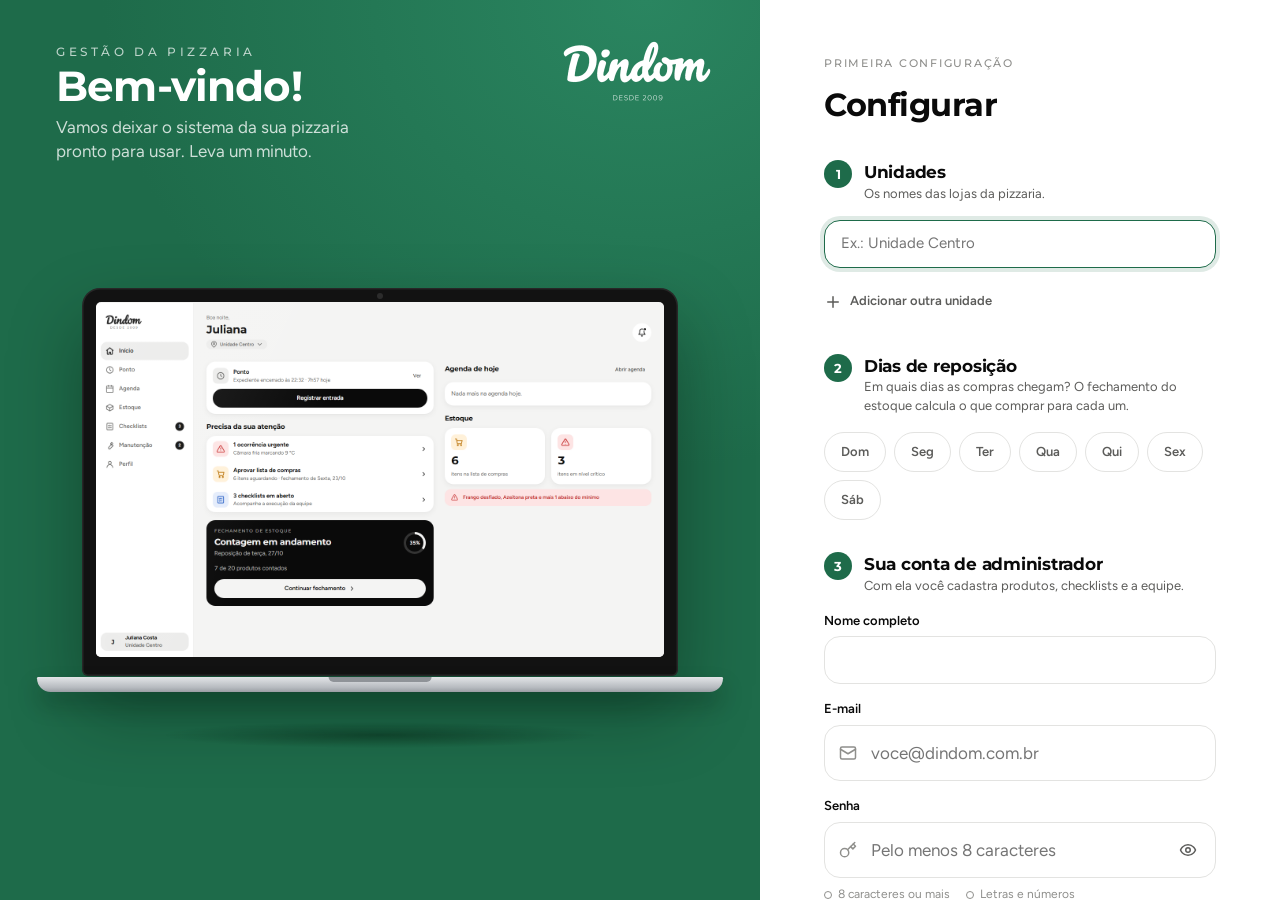
==== index.html @ 81613274 "Ficha técnica & CMV: custo dos itens, CMV e preço sugerido Painel, insumos com histórico de preço, f" ====
<!doctype html>
<html lang="pt-BR">
<head>
  <meta charset="utf-8">
  <meta name="viewport" content="width=device-width, initial-scale=1, viewport-fit=cover">
  <title>Dindom</title>
  <meta name="theme-color" content="#f4f4f3" media="(prefers-color-scheme: light)">
  <meta name="theme-color" content="#000000" media="(prefers-color-scheme: dark)">
  <meta name="mobile-web-app-capable" content="yes">
  <meta name="apple-mobile-web-app-capable" content="yes">
  <meta name="apple-mobile-web-app-status-bar-style" content="default">
  <link rel="manifest" href="manifest.webmanifest">
  <link rel="icon" href="icons/icon-64.png" type="image/png">
  <link rel="apple-touch-icon" href="icons/icon-180.png">
  <link rel="preconnect" href="https://fonts.googleapis.com">
  <link rel="preconnect" href="https://fonts.gstatic.com" crossorigin>
  <link rel="stylesheet" href="https://fonts.googleapis.com/css2?family=Montserrat:wght@500;600;700&family=Figtree:wght@400;500;550;600;650;700&display=swap">
  <link rel="stylesheet" href="css/tokens.css">
  <link rel="stylesheet" href="css/app.css">
  <link rel="stylesheet" href="css/screens.css">
  <link rel="stylesheet" href="css/agenda.css">
  <link rel="stylesheet" href="css/nota.css">
  <link rel="stylesheet" href="css/ponto.css">
  <link rel="stylesheet" href="css/login.css">
  <link rel="stylesheet" href="css/cmv.css">
  <link rel="stylesheet" href="css/desktop.css">
  <link rel="stylesheet" href="css/brand.css">
</head>
<body>
  <!-- Abertura: só a logo aparecendo. Toque para pular. -->
  <div id="splash" aria-hidden="true"><img src="icons/logo-white.png" alt=""></div>
  <div id="app"></div>
  <nav id="nav" class="nav" aria-label="Navegação principal"></nav>
  <div id="toasts" class="toasts" aria-live="polite"></div>

  <script src="js/icons.js"></script>
  <script src="js/vendor/supabase.js"></script>
  <script src="js/config.js"></script>
  <script src="js/data.js"></script>
  <script src="js/cloud.js"></script>
  <script src="js/ui.js"></script>
  <script src="js/geo.js"></script>
  <script src="js/auth.js"></script>
  <script src="js/media.js"></script>
  <script src="js/nfce.js"></script>
  <script src="js/scanner.js"></script>
  <script src="js/ponto-core.js"></script>
  <script src="js/ponto-export.js"></script>
  <script src="js/screens/home.js"></script>
  <script src="js/screens/fechamento.js"></script>
  <script src="js/screens/estoque.js"></script>
  <script src="js/screens/nota-scan.js"></script>
  <script src="js/screens/nota.js"></script>
  <script src="js/screens/precos.js"></script>
  <script src="js/screens/checklists.js"></script>
  <script src="js/screens/manutencao.js"></script>
  <script src="js/screens/perfil.js"></script>
  <script src="js/agenda/core.js"></script>
  <script src="js/agenda/views.js"></script>
  <script src="js/agenda/form.js"></script>
  <script src="js/agenda/drag.js"></script>
  <script src="js/screens/agenda.js"></script>
  <script src="js/screens/reservas.js"></script>
  <script src="js/screens/equipe.js"></script>
  <script src="js/screens/ponto.js"></script>
  <script src="js/screens/ponto-equipe.js"></script>
  <script src="js/screens/login.js"></script>
  <script src="js/screens/setup.js"></script>
  <script src="js/screens/produtos.js"></script>
  <script src="js/screens/estacoes.js"></script>
  <script src="js/screens/checklist-edit.js"></script>
  <script src="js/screens/vendas-insights.js"></script>
  <script src="js/screens/vendas.js"></script>
  <script src="js/cmv-core.js"></script>
  <script src="js/cmv-seed.js"></script>
  <script src="js/screens/cmv.js"></script>
  <script src="js/app.js"></script>
</body>
</html>
---- css/tokens.css ----
/* Identidade Dindom: preto e branco da marca, letreiro manuscrito como assinatura e Montserrat espaçada (como o "DESDE 2009").
   Cor só para significado: ok, atenção, crítico, informação e as cores das agendas.
   Layout: app de uma coluna, conteúdo rolável entre cabeçalho e barra inferior fixa; ações principais na metade de baixo da tela (uso com uma mão). */
:root {
  --bg: #f4f4f3;
  --surface: #ffffff;
  --surface-2: #ececeb;
  --ink: #0a0a0a;
  --ink-2: #5c5c5a;
  --ink-3: #8f8f8c;
  --line: #e3e3e1;
  --accent: #0a0a0a;          /* o preto da marca */
  --accent-ink: #ffffff;
  --accent-soft: #ebebea;
  --ok: #1f8a57;
  --ok-soft: #e3f4ea;
  --warn: #b86e00;
  --warn-soft: #fff1d9;
  --crit: #c62a2a;
  --crit-soft: #fde4e4;
  --info: #2a62c6;
  --info-soft: #e4ecfb;
  --scrim: rgba(0, 0, 0, .5);
  --shadow: 0 1px 2px rgba(0, 0, 0, .04), 0 4px 14px rgba(0, 0, 0, .05);
  --logo-invert: 0;           /* a logo é preta; no tema escuro inverte para branco */

  /* Cores das agendas (entregas, equipe, manutenção, reservas, financeiro) */
  --cal-1: #c76a12;
  --cal-2: #2a62c6;
  --cal-3: #7a4fd1;
  --cal-4: #1f8a57;
  --cal-5: #c2386b;
  --cal-6: #c93434;
  --cal-7: #a87b00;
  --cal-8: #59626e;
  /* Reservas do link público: dourado próprio, diferente de todas as agendas; texto escuro por cima. */
  --rv: #f2b230;
  --rv-2: #d88a0c;
  --rv-ink: #2a1a00;

  --font-display: "Montserrat", "Segoe UI", system-ui, sans-serif;
  --font-body: "Figtree", "Segoe UI", system-ui, -apple-system, sans-serif;

  --fs-xs: .75rem;
  --fs-sm: .8125rem;
  --fs-md: .9375rem;
  --fs-lg: 1.0625rem;
  --fs-xl: 1.375rem;
  --fs-2xl: 1.75rem;

  --r-sm: 10px;
  --r-md: 16px;
  --r-lg: 22px;
  --r-pill: 999px;

  --sp-1: 4px;
  --sp-2: 8px;
  --sp-3: 12px;
  --sp-4: 16px;
  --sp-5: 20px;
  --sp-6: 28px;

  --tap: 48px;
  --nav-h: 64px;
  --side-w: 0px;     /* largura do menu lateral; só existe no computador */
  --gutter: 16px;
  --safe-t: env(safe-area-inset-top, 0px);
  --safe-b: env(safe-area-inset-bottom, 0px);
  --safe-l: env(safe-area-inset-left, 0px);
  --safe-r: env(safe-area-inset-right, 0px);
  --ease: cubic-bezier(.2, .7, .2, 1);
  color-scheme: light;
}

@media (prefers-color-scheme: dark) {
  :root:not([data-theme="light"]) {
    --bg: #000000;
    --surface: #121212;
    --surface-2: #1f1f1f;
    --ink: #f7f7f5;
    --ink-2: #a8a8a5;
    --ink-3: #72726f;
    --line: #262626;
    --accent: #f7f7f5;
    --accent-ink: #0a0a0a;
    --accent-soft: #262626;
    --ok: #3ccf87;
    --ok-soft: #10291b;
    --warn: #f0a83a;
    --warn-soft: #2e220d;
    --crit: #ff6b6b;
    --crit-soft: #351515;
    --info: #79a6ff;
    --info-soft: #141f38;
    --scrim: rgba(0, 0, 0, .7);
    --shadow: 0 0 0 1px #1c1c1c;
    --logo-invert: 1;
    --cal-1: #f0a050;
    --cal-2: #79a6ff;
    --cal-3: #b294ff;
    --cal-4: #3ccf87;
    --cal-5: #ff7eb0;
    --cal-6: #ff7b7b;
    --cal-7: #f0c64a;
    --cal-8: #a8b1bd;
    --rv: #f5bb45;
    --rv-2: #cf8610;
    --rv-ink: #1f1400;
    color-scheme: dark;
  }
}

:root[data-theme="dark"] {
  --bg: #000000;
  --surface: #121212;
  --surface-2: #1f1f1f;
  --ink: #f7f7f5;
  --ink-2: #a8a8a5;
  --ink-3: #72726f;
  --line: #262626;
  --accent: #f7f7f5;
  --accent-ink: #0a0a0a;
  --accent-soft: #262626;
  --ok: #3ccf87;
  --ok-soft: #10291b;
  --warn: #f0a83a;
  --warn-soft: #2e220d;
  --crit: #ff6b6b;
  --crit-soft: #351515;
  --info: #79a6ff;
  --info-soft: #141f38;
  --scrim: rgba(0, 0, 0, .7);
  --shadow: 0 0 0 1px #1c1c1c;
  --logo-invert: 1;
  --cal-1: #f0a050;
  --cal-2: #79a6ff;
  --cal-3: #b294ff;
  --cal-4: #3ccf87;
  --cal-5: #ff7eb0;
  --cal-6: #ff7b7b;
  --cal-7: #f0c64a;
  --cal-8: #a8b1bd;
  --rv: #f5bb45;
  --rv-2: #cf8610;
  --rv-ink: #1f1400;
  color-scheme: dark;
}

/* Computador: menu lateral e margens maiores. */
@media (min-width: 900px) {
  :root { --nav-h: 0px; --side-w: 248px; --gutter: 32px; }
}
---- css/app.css ----
*, *::before, *::after { box-sizing: border-box; }
html, body { height: 100%; }
body {
  margin: 0;
  background: var(--bg);
  color: var(--ink);
  font: 400 var(--fs-md)/1.45 var(--font-body);
  -webkit-font-smoothing: antialiased;
  -webkit-tap-highlight-color: transparent;
  overscroll-behavior-y: none;
}
body::before {
  content: ""; position: fixed; inset: 0 0 auto; height: var(--safe-t);
  background: var(--bg); z-index: 30;
}
button, input, textarea, select { font: inherit; color: inherit; }
button { cursor: pointer; }
:focus-visible { outline: 2px solid var(--accent); outline-offset: 2px; }
h1, h2, h3 { font-family: var(--font-display); margin: 0; letter-spacing: -.01em; text-wrap: balance; }
p { margin: 0; }
.num { font-variant-numeric: tabular-nums; }
.muted { color: var(--ink-2); }
.faint { color: var(--ink-3); }
.sr-only { position: absolute; width: 1px; height: 1px; overflow: hidden; clip: rect(0 0 0 0); white-space: nowrap; }

/* ---------- Estrutura ---------- */
#app { min-height: 100%; display: flex; flex-direction: column; }
.screen {
  flex: 1;
  width: 100%; max-width: 560px; margin: 0 auto;
  padding-left: max(var(--gutter), var(--safe-l));
  padding-right: max(var(--gutter), var(--safe-r));
  padding-block: calc(var(--safe-t) + var(--sp-4)) calc(var(--nav-h) + var(--safe-b) + var(--sp-6));
  display: flex; flex-direction: column; gap: var(--sp-5);
  animation: enter .22s var(--ease);
}
.screen.has-dock { padding-bottom: calc(var(--nav-h) + var(--safe-b) + 112px); }
.screen.no-nav { padding-bottom: calc(var(--safe-b) + 120px); }
@keyframes enter { from { opacity: .4; transform: translateY(6px); } to { opacity: 1; transform: none; } }

.topbar { display: flex; align-items: center; gap: var(--sp-3); min-height: var(--tap); }
.topbar h1 { font-size: var(--fs-xl); flex: 1; min-width: 0; }
.topbar .sub { font-size: var(--fs-sm); color: var(--ink-2); }
.section { display: flex; flex-direction: column; gap: var(--sp-3); }
.section-head { display: flex; align-items: baseline; justify-content: space-between; gap: var(--sp-3); }
.section-head h2 { font-size: var(--fs-lg); }
.eyebrow { font-size: var(--fs-xs); font-weight: 600; letter-spacing: .06em; text-transform: uppercase; color: var(--ink-3); }

/* ---------- Botões ---------- */
.btn {
  display: inline-flex; align-items: center; justify-content: center; gap: var(--sp-2);
  min-height: var(--tap); padding: 0 var(--sp-5);
  border: 0; border-radius: var(--r-pill);
  font-weight: 600; font-size: var(--fs-md);
  background: var(--surface-2); color: var(--ink);
  transition: transform .12s var(--ease), opacity .12s, background .15s;
  text-decoration: none; white-space: nowrap;
}
.btn:active { transform: scale(.97); }
.btn[disabled] { opacity: .45; pointer-events: none; }
.btn.primary { background: var(--accent); color: var(--accent-ink); }
.btn.dark { background: var(--ink); color: var(--bg); }
.btn.ghost { background: transparent; padding: 0 var(--sp-3); color: var(--ink-2); }
.btn.block { width: 100%; }
.btn.sm { min-height: 40px; padding: 0 var(--sp-4); font-size: var(--fs-sm); }
.btn.busy { pointer-events: none; opacity: .7; }
.btn.busy::after {
  content: ""; width: 16px; height: 16px; border-radius: 50%;
  border: 2px solid currentColor; border-right-color: transparent;
  animation: spin .7s linear infinite;
}
@keyframes spin { to { transform: rotate(360deg); } }

.icon-btn {
  width: var(--tap); height: var(--tap); flex: none;
  display: grid; place-items: center;
  border: 0; border-radius: 50%; background: var(--surface); color: var(--ink);
  position: relative;
}
.icon-btn.plain { background: transparent; }
.icon-btn .dot {
  position: absolute; top: 11px; right: 12px; width: 9px; height: 9px;
  border-radius: 50%; background: var(--accent); border: 2px solid var(--surface);
}
.ico { width: 22px; height: 22px; flex: none; stroke: currentColor; fill: none; stroke-width: 2; stroke-linecap: round; stroke-linejoin: round; }
.ico.sm { width: 18px; height: 18px; }
.ico.lg { width: 28px; height: 28px; }

/* ---------- Cards ---------- */
.card {
  background: var(--surface); border-radius: var(--r-lg);
  padding: var(--sp-4); display: flex; flex-direction: column; gap: var(--sp-3);
  box-shadow: var(--shadow);
}
.card.tap { border: 0; text-align: left; width: 100%; transition: transform .12s var(--ease); }
.card.tap:active { transform: scale(.985); }
.card.hero { background: var(--ink); color: var(--bg); box-shadow: none; padding: var(--sp-5); gap: var(--sp-4); }
.card.hero .muted { color: color-mix(in srgb, var(--bg) 70%, transparent); }
.card-row { display: flex; align-items: center; gap: var(--sp-3); }
.card-row > .grow { flex: 1; min-width: 0; }
.card-title { font-weight: 650; font-size: var(--fs-md); }
.card-meta { font-size: var(--fs-sm); color: var(--ink-2); }
.tile {
  width: 40px; height: 40px; border-radius: 12px; flex: none;
  display: grid; place-items: center; background: var(--surface-2); color: var(--ink-2);
}
.tile.accent { background: var(--accent-soft); color: var(--accent); }
.tile.ok { background: var(--ok-soft); color: var(--ok); }
.tile.warn { background: var(--warn-soft); color: var(--warn); }
.tile.crit { background: var(--crit-soft); color: var(--crit); }
.tile.info { background: var(--info-soft); color: var(--info); }

.stat-grid { display: grid; grid-template-columns: 1fr 1fr; gap: var(--sp-3); }
.stat { font-family: var(--font-display); font-size: var(--fs-2xl); font-weight: 650; line-height: 1; }

.list { background: var(--surface); border-radius: var(--r-lg); box-shadow: var(--shadow); overflow: hidden; }
.list > * + * { border-top: 1px solid var(--line); }
.row {
  display: flex; align-items: center; gap: var(--sp-3);
  min-height: 60px; padding: var(--sp-3) var(--sp-4);
  width: 100%; background: transparent; border: 0; text-align: left;
}
.row > .grow { flex: 1; min-width: 0; }
button.row:active { background: var(--surface-2); }

/* ---------- Status e progresso ---------- */
.pill {
  display: inline-flex; align-items: center; gap: 6px;
  padding: 3px 10px; border-radius: var(--r-pill);
  font-size: var(--fs-xs); font-weight: 600; white-space: nowrap;
  background: var(--surface-2); color: var(--ink-2);
}
.pill::before { content: ""; width: 6px; height: 6px; border-radius: 50%; background: currentColor; }
.pill.no-dot::before { display: none; }
.pill.ok { background: var(--ok-soft); color: var(--ok); }
.pill.warn { background: var(--warn-soft); color: var(--warn); }
.pill.crit { background: var(--crit-soft); color: var(--crit); }
.pill.info { background: var(--info-soft); color: var(--info); }
.pill.accent { background: var(--accent-soft); color: var(--accent); }

.bar { height: 8px; border-radius: var(--r-pill); background: var(--surface-2); overflow: hidden; }
.bar > i { display: block; height: 100%; border-radius: inherit; background: var(--accent); transition: width .35s var(--ease); }
.bar.ok > i { background: var(--ok); }
.hero .bar { background: color-mix(in srgb, var(--bg) 18%, transparent); }

.ring { --p: 0; width: 56px; height: 56px; border-radius: 50%; flex: none; display: grid; place-items: center;
  background: conic-gradient(var(--accent) calc(var(--p) * 1%), color-mix(in srgb, var(--bg) 18%, transparent) 0);
}
.ring > span { width: 44px; height: 44px; border-radius: 50%; background: var(--ink); display: grid; place-items: center; font-size: var(--fs-sm); font-weight: 700; }

/* ---------- Chips ---------- */
.chips {
  display: flex; gap: var(--sp-2); overflow-x: auto; scrollbar-width: none;
  margin-inline: calc(-1 * max(var(--gutter), var(--safe-l))) calc(-1 * max(var(--gutter), var(--safe-r)));
  padding-inline: max(var(--gutter), var(--safe-l)) max(var(--gutter), var(--safe-r));
}
.chips::-webkit-scrollbar { display: none; }
.chip {
  flex: none; min-height: 40px; padding: 0 var(--sp-4); border-radius: var(--r-pill);
  border: 1px solid var(--line); background: var(--surface); color: var(--ink-2);
  font-size: var(--fs-sm); font-weight: 600; display: inline-flex; align-items: center; gap: 6px;
}
.chip[aria-pressed="true"] { background: var(--ink); border-color: var(--ink); color: var(--bg); }
.chip .count { font-variant-numeric: tabular-nums; opacity: .7; }

/* ---------- Formulários ---------- */
.field { display: flex; flex-direction: column; gap: 6px; }
.field > label, .field > .label { font-size: var(--fs-sm); font-weight: 600; }
.input, .textarea, .select {
  width: 100%; min-height: var(--tap); padding: 0 var(--sp-4);
  border-radius: var(--r-md); border: 1.5px solid var(--line); background: var(--surface);
  transition: border-color .15s;
}
.textarea { padding: var(--sp-3) var(--sp-4); min-height: 96px; resize: vertical; }
.input:focus, .textarea:focus, .select:focus { outline: none; border-color: var(--ink); }
.field.error .input, .field.error .textarea { border-color: var(--crit); }
.field .hint { font-size: var(--fs-xs); color: var(--ink-3); }
.field .err { font-size: var(--fs-xs); color: var(--crit); font-weight: 600; }

.seg { display: grid; grid-auto-flow: column; grid-auto-columns: 1fr; gap: var(--sp-2); }
.seg button {
  min-height: var(--tap); border-radius: var(--r-md); border: 1.5px solid var(--line);
  background: var(--surface); font-weight: 600; font-size: var(--fs-sm);
  display: flex; flex-direction: column; align-items: center; justify-content: center; gap: 2px;
}
.seg button[aria-pressed="true"] { border-color: var(--ink); background: var(--ink); color: var(--bg); }
.seg button[data-tone="crit"][aria-pressed="true"] { background: var(--crit); border-color: var(--crit); color: #fff; }
.seg button[data-tone="warn"][aria-pressed="true"] { background: var(--warn); border-color: var(--warn); color: #fff; }

/* ---------- Navegação inferior ---------- */
.nav {
  position: fixed; left: 0; right: 0; bottom: 0; z-index: 20;
  padding-left: max(8px, var(--safe-l)); padding-right: max(8px, var(--safe-r));
  padding-bottom: var(--safe-b);
  background: color-mix(in srgb, var(--surface) 92%, transparent);
  backdrop-filter: blur(14px); -webkit-backdrop-filter: blur(14px);
  border-top: 1px solid var(--line);
}
.nav ul { list-style: none; margin: 0 auto; padding: 0; max-width: 560px; height: var(--nav-h); display: grid; grid-template-columns: repeat(5, 1fr); }
.nav a {
  height: 100%; display: flex; flex-direction: column; align-items: center; justify-content: center; gap: 3px;
  color: var(--ink-3); text-decoration: none; font-size: 11px; font-weight: 600; position: relative;
}
.nav a[aria-current="page"] { color: var(--ink); }
.nav a[aria-current="page"] .ico { stroke-width: 2.4; }
.nav a[aria-current="page"]::before {
  content: ""; position: absolute; top: 0; width: 28px; height: 3px; border-radius: 0 0 3px 3px; background: var(--accent);
}
.nav .badge {
  position: absolute; top: 8px; left: calc(50% + 6px); min-width: 17px; height: 17px; padding: 0 4px;
  border-radius: var(--r-pill); background: var(--accent); color: var(--accent-ink);
  font-size: 10px; line-height: 17px; text-align: center;
}

/* ---------- Barra de ação fixa ---------- */
.dock {
  position: fixed; left: 0; right: 0; z-index: 15;
  bottom: calc(var(--nav-h) + var(--safe-b));
  padding: var(--sp-3) max(16px, var(--safe-r)) var(--sp-3) max(16px, var(--safe-l));
  background: var(--surface); border-top: 1px solid var(--line);
  box-shadow: 0 -6px 20px rgba(0,0,0,.06);
}
.dock.no-nav { bottom: 0; padding-bottom: calc(var(--sp-3) + var(--safe-b)); }
.dock-inner { max-width: 528px; margin: 0 auto; display: flex; align-items: center; gap: var(--sp-4); }
.dock-inner > .grow { flex: 1; min-width: 0; display: flex; flex-direction: column; gap: 6px; }

/* ---------- Painel inferior, toast, banner ---------- */
.sheet-wrap { position: fixed; inset: 0; z-index: 40; background: var(--scrim); display: flex; align-items: flex-end; animation: fade .18s; }
.sheet {
  width: 100%; max-width: 560px; margin: 0 auto; max-height: 88vh; overflow-y: auto;
  background: var(--surface); border-radius: var(--r-lg) var(--r-lg) 0 0;
  padding: var(--sp-3) max(16px, var(--safe-r)) calc(var(--sp-5) + var(--safe-b)) max(16px, var(--safe-l));
  display: flex; flex-direction: column; gap: var(--sp-4);
  animation: rise .24s var(--ease);
}
.sheet .grabber { width: 40px; height: 5px; border-radius: 3px; background: var(--line); margin: 0 auto; }
.sheet h2 { font-size: var(--fs-xl); }
@keyframes fade { from { opacity: 0; } }
@keyframes rise { from { transform: translateY(40px); opacity: .5; } }

.toasts { position: fixed; z-index: 50; left: 0; right: 0; top: calc(var(--safe-t) + 10px); display: flex; flex-direction: column; align-items: center; gap: 8px; pointer-events: none; padding-inline: 16px; }
.toast {
  pointer-events: auto; max-width: 420px; display: flex; align-items: center; gap: var(--sp-3);
  padding: 12px 16px; border-radius: var(--r-md); background: var(--ink); color: var(--bg);
  font-size: var(--fs-sm); font-weight: 600; box-shadow: 0 8px 24px rgba(0,0,0,.18);
  animation: drop .22s var(--ease);
}
.toast .ico { width: 18px; height: 18px; }
.toast.ok .ico { color: var(--ok); }
.toast.crit .ico { color: var(--crit); }
.toast button { background: none; border: 0; color: var(--accent); font-weight: 700; padding: 4px; }
@keyframes drop { from { transform: translateY(-12px); opacity: 0; } }

.banner {
  display: flex; align-items: center; gap: var(--sp-3); padding: var(--sp-3) var(--sp-4);
  border-radius: var(--r-md); font-size: var(--fs-sm); font-weight: 600;
  background: var(--warn-soft); color: var(--warn);
}
.banner.crit { background: var(--crit-soft); color: var(--crit); }
.banner > .grow { flex: 1; min-width: 0; }
.card-meta .ico, .muted .ico { vertical-align: -4px; }

/* ---------- Estados ---------- */
.empty { text-align: center; padding: var(--sp-6) var(--sp-4); display: flex; flex-direction: column; align-items: center; gap: var(--sp-2); color: var(--ink-2); }
.empty .tile { width: 56px; height: 56px; border-radius: 18px; margin-bottom: var(--sp-2); }
.empty h3 { color: var(--ink); font-size: var(--fs-lg); }

.skel { border-radius: var(--r-md); background: linear-gradient(90deg, var(--surface-2) 0%, var(--surface) 50%, var(--surface-2) 100%); background-size: 200% 100%; animation: shimmer 1.2s infinite linear; }
@keyframes shimmer { to { background-position: -200% 0; } }

/* ---------- Mídia ---------- */
.thumbs { display: flex; gap: var(--sp-2); flex-wrap: wrap; }
.thumb { position: relative; width: 84px; height: 84px; border-radius: var(--r-md); overflow: hidden; background: var(--surface-2); }
.thumb img, .thumb video { width: 100%; height: 100%; object-fit: cover; display: block; }
.thumb .rm { position: absolute; top: 4px; right: 4px; width: 28px; height: 28px; border-radius: 50%; border: 0; background: rgba(0,0,0,.6); color: #fff; display: grid; place-items: center; }
.thumb .rm .ico { width: 16px; height: 16px; }
.add-media {
  width: 84px; height: 84px; border-radius: var(--r-md); border: 1.5px dashed var(--line); background: transparent; color: var(--ink-2);
  display: flex; flex-direction: column; align-items: center; justify-content: center; gap: 4px; font-size: var(--fs-xs); font-weight: 600;
}

@media (prefers-reduced-motion: reduce) {
  *, *::before, *::after { animation-duration: .01ms !important; transition-duration: .01ms !important; }
}
---- css/screens.css ----
.view { flex: 1; display: flex; flex-direction: column; }

/* ---------- Fechamento: linha de contagem ---------- */
.count-row { display: flex; align-items: center; gap: var(--sp-3); padding: var(--sp-3) var(--sp-4); }
.count-info { flex: 1; min-width: 0; display: flex; flex-direction: column; gap: 2px; }
.count-need { display: flex; align-items: center; gap: 6px; font-size: var(--fs-sm); color: var(--ink-2); margin-top: 2px; }
.count-need b { color: var(--ink); }
.st-dot { width: 8px; height: 8px; border-radius: 50%; flex: none; border: 1.5px solid var(--ink-3); }
.count-row[data-state="ok"] .st-dot { background: var(--ok); border-color: var(--ok); }
.count-row[data-state="warn"] .st-dot { background: var(--warn); border-color: var(--warn); }
.count-row[data-state="crit"] .st-dot { background: var(--crit); border-color: var(--crit); }
.count-row[data-state="crit"] .count-need b { color: var(--crit); }
.count-input { flex: none; width: 108px; display: flex; flex-direction: column; align-items: stretch; gap: 3px; }
.count-input .input { text-align: center; font-size: var(--fs-lg); font-weight: 650; padding: 0 var(--sp-2); height: 52px; }
.count-row[data-state="pend"] .count-input .input { background: var(--surface-2); border-color: transparent; }
.count-row[data-state="pend"] .count-input .input:focus { background: var(--surface); border-color: var(--ink); }
.count-input.bad .input { border-color: var(--crit); }
.count-input .unit { font-size: var(--fs-xs); color: var(--ink-3); text-align: center; white-space: nowrap; overflow: hidden; text-overflow: ellipsis; }

/* ---------- Recebimento ---------- */
.stepper { display: grid; grid-template-columns: var(--tap) 1fr var(--tap); gap: var(--sp-2); align-items: center; }
.stepper .icon-btn { background: var(--surface-2); }
.stepper .input { text-align: center; font-size: var(--fs-xl); font-weight: 650; height: 56px; }

/* ---------- Checklist: tarefas ---------- */
.task { padding: 0; }
.task-hit {
  width: 100%; min-height: 64px; display: flex; align-items: flex-start; gap: var(--sp-3);
  padding: var(--sp-4); background: transparent; border: 0; text-align: left;
}
.task-hit:active { background: var(--surface-2); }
.task-hit .grow { flex: 1; min-width: 0; display: flex; flex-direction: column; gap: 6px; }
.task-text { font-weight: 550; }
.task-tags { display: flex; flex-wrap: wrap; gap: 6px; }
.task-tags:empty { display: none; }
.box {
  width: 28px; height: 28px; flex: none; border-radius: 9px; border: 2px solid var(--ink-3);
  display: grid; place-items: center; color: transparent; transition: background .15s, border-color .15s, transform .15s var(--ease);
}
.task.done .box { background: var(--ok); border-color: var(--ok); color: #fff; transform: scale(1.04); }
.task.done .task-text { color: var(--ink-3); text-decoration: line-through; text-decoration-thickness: 1.5px; }
.task-photo { display: flex; gap: var(--sp-2); padding: 0 var(--sp-4) var(--sp-4) calc(var(--sp-4) + 28px + var(--sp-3)); }

/* ---------- Manutenção ---------- */
.chips.wrap { flex-wrap: wrap; overflow: visible; margin-inline: 0; padding-inline: 0; }
.field.error .chips .chip, .field.error .seg button { border-color: var(--crit); }
.kv { display: grid; grid-template-columns: auto 1fr; gap: 6px var(--sp-4); font-size: var(--fs-sm); }
.kv span { color: var(--ink-2); }
.kv b { font-weight: 600; min-width: 0; }
.timeline { list-style: none; margin: 0; padding: 0 0 0 var(--sp-2); display: flex; flex-direction: column; }
.timeline li { position: relative; padding: 0 0 var(--sp-4) var(--sp-5); display: flex; flex-direction: column; gap: 2px; font-size: var(--fs-sm); border-left: 2px solid var(--line); }
.timeline li:last-child { border-left-color: transparent; padding-bottom: 0; }
.timeline li::before { content: ""; position: absolute; left: -7px; top: 2px; width: 12px; height: 12px; border-radius: 50%; background: var(--surface); border: 2px solid var(--ink-3); }
.timeline li.now::before { background: var(--accent); border-color: var(--accent); }
.timeline li.now span:last-child { font-weight: 600; }
.success-mark {
  width: 84px; height: 84px; border-radius: 50%; display: grid; place-items: center;
  background: var(--ok-soft); color: var(--ok); animation: pop .4s var(--ease);
}
.success-mark .ico { width: 40px; height: 40px; stroke-width: 2.6; }
@keyframes pop { 0% { transform: scale(.6); opacity: 0; } 70% { transform: scale(1.08); } 100% { transform: none; } }

/* ---------- Perfil ---------- */
.avatar { width: 56px; height: 56px; border-radius: 50%; display: grid; place-items: center; background: var(--accent-soft); color: var(--accent); font: 700 var(--fs-xl) var(--font-display); flex: none; }
.unread-dot { width: 10px; height: 10px; border-radius: 50%; background: var(--accent); flex: none; }
.switch { appearance: none; width: 48px; height: 28px; border-radius: var(--r-pill); background: var(--line); position: relative; flex: none; cursor: pointer; transition: background .15s; margin: 0; }
.switch::after { content: ""; position: absolute; top: 3px; left: 3px; width: 22px; height: 22px; border-radius: 50%; background: #fff; box-shadow: 0 1px 3px rgba(0,0,0,.25); transition: transform .18s var(--ease); }
.switch:checked { background: var(--ok); }
.switch:checked::after { transform: translateX(20px); }

/* ---------- Admin › Colaboradores ---------- */
.emp-card .avatar { width: 44px; height: 44px; font-size: var(--fs-md); }
.emp-card.inactive { opacity: .6; }
.chip-sep { flex: none; width: 1px; margin: 8px 4px; background: var(--line); }
.pin { font: 700 var(--fs-xl) var(--font-display); letter-spacing: .18em; }
.pin-big { display: flex; gap: 10px; justify-content: center; padding: var(--sp-2) 0; }
.pin-big span {
  width: 52px; height: 64px; border-radius: var(--r-md); background: var(--surface-2);
  display: grid; place-items: center; font: 700 2rem var(--font-display);
}
/* Dados de acesso mostrados depois do cadastro */
.access-card { width: 100%; max-width: 400px; text-align: left; gap: var(--sp-2); }
.access-row { display: flex; justify-content: space-between; align-items: baseline; gap: var(--sp-3); padding: 8px 0; border-bottom: 1px solid var(--line); font-size: var(--fs-sm); }
.access-row span { color: var(--ink-2); }
.access-row b { min-width: 0; overflow-wrap: anywhere; text-align: right; }
.temp-pass { font: 700 var(--fs-xl) var(--font-display); letter-spacing: .06em; }
/* ---------- Primeira configuração ---------- */
.setup-form { gap: var(--sp-3); }
.setup-step { display: flex; gap: var(--sp-3); align-items: flex-start; margin-top: var(--sp-4); }
.setup-step h3 { font-size: var(--fs-lg); }
.setup-step .muted { font-size: var(--fs-sm); }
.step-n { width: 28px; height: 28px; flex: none; border-radius: 50%; display: grid; place-items: center; font: 700 var(--fs-sm) var(--font-display); background: var(--login-green, var(--ink)); color: #fff; }
.unit-line { display: flex; gap: var(--sp-2); align-items: center; margin-bottom: var(--sp-2); }
.unit-line .input { flex: 1; }

/* ---------- Produtos ---------- */
.ideal-grid { display: grid; grid-template-columns: repeat(auto-fill, minmax(150px, 1fr)); gap: var(--sp-3); }
.qty-unit { display: flex; align-items: center; gap: var(--sp-2); }
.qty-unit .input { flex: 1; min-width: 0; text-align: right; font-weight: 600; }
.qty-unit span { min-width: 40px; color: var(--ink-2); font-size: var(--fs-sm); }

/* ---------- Editor de checklist ---------- */
.task-edit { display: flex; align-items: flex-start; gap: var(--sp-2); padding: var(--sp-3); }
.task-edit > .grow { flex: 1; min-width: 0; display: flex; flex-direction: column; gap: var(--sp-2); }
.te-order { display: flex; flex-direction: column; }
.te-order .icon-btn { width: 36px; height: 30px; transform: rotate(90deg); }
.te-order .icon-btn[disabled] { opacity: .25; }
.te-flags { display: flex; gap: var(--sp-4); flex-wrap: wrap; font-size: var(--fs-sm); color: var(--ink-2); }
.te-flags label { display: inline-flex; align-items: center; gap: 6px; min-height: 32px; cursor: pointer; }
.te-flags input { width: 18px; height: 18px; accent-color: var(--ink); }
/* ---------- Vendas (Cardápio Web) ---------- */
.cw-kpis .stat, .cw-stages .stat { font-size: var(--fs-xl); }
.cw-rank > .grow { display: flex; flex-direction: column; gap: 4px; }
.cw-rank-head { display: flex; align-items: baseline; justify-content: space-between; gap: var(--sp-3); }
.cw-rank-head .card-title { min-width: 0; overflow: hidden; text-overflow: ellipsis; white-space: nowrap; }
.cw-rank .bar { height: 6px; margin-top: 2px; }
.banner.info { background: var(--info-soft); color: var(--info); }
.cw-ins { gap: var(--sp-2); }
.cw-ins-value { font: 650 var(--fs-lg)/1.25 var(--font-display); overflow-wrap: anywhere; }
.cw-ins-text { margin: 0; font-size: var(--fs-sm); color: var(--ink-2); }
.cw-ins-do { display: flex; gap: var(--sp-2); align-items: flex-start; padding: var(--sp-2) var(--sp-3); border-radius: var(--r-md); background: var(--surface-2); font-size: var(--fs-sm); }
.cw-ins-do .ico { flex: none; margin-top: 2px; color: var(--accent); }
.cw-ins .btn.sm { align-self: flex-start; }
.cw-decision { align-items: flex-start; }
.cw-decision-n { flex: none; width: 26px; height: 26px; border-radius: 50%; display: grid; place-items: center; background: var(--ink); color: var(--bg); font-size: var(--fs-sm); font-weight: 700; }
.cw-decision .card-title { font-weight: 600; }

/* ---------- Fechamento por estação ---------- */
.banner.ok { background: var(--ok-soft); color: var(--ok); }
.count-sub { display: flex; flex-direction: column; gap: var(--sp-2); }
.count-sub + .count-sub { margin-top: var(--sp-3); }
.kind-pick { display: grid; gap: var(--sp-2); }
.kind-pick button { display: flex; flex-direction: column; align-items: flex-start; gap: 2px; text-align: left; padding: var(--sp-3) var(--sp-4); border-radius: var(--r-md); border: 1.5px solid var(--line); background: var(--surface); color: var(--ink); }
.kind-pick button[aria-pressed="true"] { border-color: var(--ink); box-shadow: inset 0 0 0 1px var(--ink); }
.kind-pick button b { font-size: var(--fs-md, 1rem); }
.kind-pick button span { font-size: var(--fs-xs); color: var(--ink-2); }
.org-row { flex-wrap: wrap; }
.org-row > .grow { min-width: 160px; }
.org-ctrl { display: flex; flex-wrap: wrap; align-items: center; gap: var(--sp-2); }
.seg.sm { gap: 4px; }
.seg.sm button { min-height: 38px; padding: 0 10px; font-size: var(--fs-xs); }
.select.sm { min-height: 38px; width: auto; min-width: 150px; padding: 0 var(--sp-3); font-size: var(--fs-sm); }
@media (max-width: 599px) { .org-ctrl { flex-basis: 100%; } .org-ctrl .seg { flex: 1; } .org-ctrl .select { flex: 1; } }

/* Dias da semana dos checklists (js/screens/checklist-edit.js) */
.day-pick { display: flex; flex-direction: column; gap: var(--sp-2); align-items: flex-start; }
.day-row { display: grid; grid-template-columns: repeat(7, minmax(0, 1fr)); gap: 6px; width: 100%; }
.day-row button {
  min-height: var(--tap); border-radius: var(--r-md); border: 1.5px solid var(--line); background: var(--surface);
  font-size: var(--fs-sm); font-weight: 650; color: var(--ink-2); padding: 0;
}
.day-row button[aria-pressed="true"] { background: var(--ink); border-color: var(--ink); color: var(--bg); }
/* Em "todos os dias" os 7 aparecem marcados, mais claros: o primeiro toque escolhe só aquele dia. */
.day-row button.soft[aria-pressed="true"] { background: var(--accent-soft); border-color: var(--line); color: var(--ink); }
.day-pick .hint { font-size: var(--fs-xs); color: var(--ink-2); font-weight: 600; }
.te-days {
  display: inline-flex; align-items: center; gap: 6px; min-height: 32px; padding: 0 10px; border-radius: var(--r-pill);
  border: 1px dashed var(--line); background: transparent; color: var(--ink-2); font-size: var(--fs-sm); font-weight: 550;
}
.te-days .ico { width: 16px; height: 16px; }
.te-days.on { border-style: solid; border-color: var(--info); background: var(--info-soft); color: var(--info); font-weight: 650; }
.task-tags .pill .ico { width: 13px; height: 13px; }

/* Aviso de status da manutenção (js/screens/manutencao.js): trava o app até "OK, obrigado". */
.ack-wrap {
  position: fixed; inset: 0; z-index: 60; background: var(--scrim);
  display: flex; align-items: center; justify-content: center; padding: max(16px, var(--safe-t)) 16px max(16px, var(--safe-b));
  animation: fade .18s;
}
.ack {
  width: 100%; max-width: 400px; background: var(--surface); border-radius: var(--r-lg); padding: var(--sp-6) var(--sp-5) var(--sp-5);
  display: flex; flex-direction: column; align-items: center; gap: var(--sp-3); text-align: center;
  box-shadow: 0 24px 60px rgba(0, 0, 0, .3); animation: rise .24s var(--ease);
}
.ack-ico { width: 64px; height: 64px; border-radius: 20px; }
.ack h2 { font-size: var(--fs-xl); }
.ack-what { font-weight: 600; color: var(--ink-2); }
.ack-status { display: flex; align-items: center; gap: 6px; flex-wrap: wrap; justify-content: center; }
.ack-status .ico { color: var(--ink-3); }
.ack .btn { margin-top: var(--sp-2); }
---- css/agenda.css ----
/* Agenda: tela de altura fixa; só a área da visão rola (cabeçalho e controles ficam parados). */
.screen.agenda-screen {
  flex: none; height: 100vh; height: 100dvh; min-height: 0; overflow: hidden; gap: 0; animation: none;
  padding-top: calc(var(--safe-t) + var(--sp-2));
  padding-bottom: calc(var(--nav-h) + var(--safe-b));
}
.ag-layout { flex: 1; min-height: 0; display: flex; gap: var(--sp-6); }
.ag-main { flex: 1; min-width: 0; min-height: 0; display: flex; flex-direction: column; gap: var(--sp-2); }
.ag-bar { display: flex; align-items: center; gap: var(--sp-1); min-height: var(--tap); }
.ag-bar .grow { flex: 1; }
/* Bloco (e não flex): assim o título mede a largura do texto e só encurta com reticências quando falta espaço. */
.ag-title { display: block; background: none; border: 0; padding: 0 4px; min-height: var(--tap); min-width: 0; text-align: left; white-space: nowrap; overflow: hidden; text-overflow: ellipsis; }
.ag-title h1 { display: inline; font-size: var(--fs-xl); line-height: var(--tap); text-wrap: nowrap; white-space: nowrap; }
.ag-title .ico { vertical-align: -3px; margin-left: 2px; }
.ag-view { flex: 1; min-height: 0; overflow: auto; overscroll-behavior: contain; position: relative; border-radius: var(--r-lg); background: var(--surface); box-shadow: var(--shadow); }
.ag-view.view-lista { background: transparent; box-shadow: none; border-radius: 0; }

.fab {
  position: fixed; z-index: 16; width: 60px; height: 60px; border-radius: 20px; border: 0;
  right: max(var(--gutter), var(--safe-r)); bottom: calc(var(--nav-h) + var(--safe-b) + 16px);
  background: var(--accent); color: var(--accent-ink); display: grid; place-items: center;
  box-shadow: 0 8px 24px color-mix(in srgb, var(--accent) 40%, transparent);
}
.fab .ico { width: 28px; height: 28px; }
.fab:active { transform: scale(.95); }

/* ---------- Grade de horários ---------- */
.tg { --gut: 52px; min-width: 100%; }
.tg-head, .tg-allday, .tg-body { display: grid; grid-template-columns: var(--gut) repeat(var(--days), minmax(0, 1fr)); }
.tg-head { position: sticky; top: 0; z-index: 3; background: var(--surface); border-bottom: 1px solid var(--line); }
.tg-day { background: none; border: 0; padding: 8px 0 6px; display: flex; flex-direction: column; align-items: center; gap: 2px; color: var(--ink-2); }
.tg-day .dow { font-size: 11px; font-weight: 600; letter-spacing: .04em; }
.tg-day .dnum { width: 36px; height: 36px; border-radius: 50%; display: grid; place-items: center; font: 600 var(--fs-xl) var(--font-display); color: var(--ink); }
.tg-day.today .dow { color: var(--accent); }
.tg-day.today .dnum { background: var(--accent); color: var(--accent-ink); }
.tg-allday { position: sticky; top: 67px; z-index: 3; background: var(--surface); border-bottom: 1px solid var(--line); }
.tg-ad-cell { padding: 3px 2px; display: flex; flex-direction: column; gap: 2px; border-left: 1px solid var(--line); min-width: 0; }
.chip-ev, .mg-ev {
  display: block; width: 100%; text-align: left; border: 0; border-radius: 6px; padding: 2px 6px;
  font-size: 12px; font-weight: 600; white-space: nowrap; overflow: hidden; text-overflow: ellipsis;
  background: var(--c); color: var(--surface);  /* texto claro no tema claro, escuro no tema escuro */
}
.tg-body { position: relative; }
.tg-hours { position: relative; height: calc(24 * var(--hour)); }
.tg-hours span { position: absolute; right: 8px; transform: translateY(-50%); font-size: 11px; color: var(--ink-3); font-variant-numeric: tabular-nums; }
.tg-col {
  position: relative; height: calc(24 * var(--hour)); border-left: 1px solid var(--line); cursor: cell;
  background-image: repeating-linear-gradient(to bottom, var(--line) 0 1px, transparent 1px var(--hour));
}
.tg-col.today { background-color: color-mix(in srgb, var(--accent) 3%, transparent); }
.ev {
  position: absolute; z-index: 1; overflow: hidden; text-align: left; cursor: pointer;
  border: 0; border-radius: 6px; padding: 3px 6px;
  background: var(--c); color: var(--surface);  /* cor cheia, como os eventos de dia inteiro */
  display: flex; flex-direction: column; gap: 1px; font-size: 12px; line-height: 1.25;
  box-shadow: 0 0 0 1px var(--surface);
}
.ev b { font-weight: 650; overflow: hidden; text-overflow: ellipsis; }
.ev span { color: color-mix(in srgb, var(--surface) 85%, transparent); white-space: nowrap; overflow: hidden; text-overflow: ellipsis; }
.ev.short { flex-direction: row; align-items: center; padding-block: 0; white-space: nowrap; }
.ev.past, .chip-ev.past, .mg-ev.past, .ag-item.past { opacity: .75; }
.ev:hover { z-index: 2; filter: brightness(.92); }
.now-line { position: absolute; left: -1px; right: 0; height: 2px; background: var(--crit); z-index: 2; pointer-events: none; }
.now-line::before { content: ""; position: absolute; left: -6px; top: -5px; width: 12px; height: 12px; border-radius: 50%; background: var(--crit); }

/* ---------- Mês ---------- */
.mg { height: 100%; min-height: 420px; display: flex; flex-direction: column; }
.mg-head { display: grid; grid-template-columns: repeat(7, minmax(0, 1fr)); border-bottom: 1px solid var(--line); }
.mg-head span { text-align: center; font-size: 11px; font-weight: 600; letter-spacing: .04em; color: var(--ink-3); padding: 8px 0; }
.mg-grid { flex: 1; display: grid; grid-template-columns: repeat(7, minmax(0, 1fr)); grid-template-rows: repeat(var(--rows), minmax(72px, 1fr)); }
.mg-cell { border-right: 1px solid var(--line); border-bottom: 1px solid var(--line); padding: 4px 3px; display: flex; flex-direction: column; gap: 2px; min-width: 0; overflow: hidden; cursor: pointer; }
.mg-cell:nth-child(7n) { border-right: 0; }
.mg-cell.other { background: color-mix(in srgb, var(--surface-2) 45%, transparent); }
.mg-cell.other .mg-num { color: var(--ink-3); }
.mg-num { align-self: center; width: 28px; height: 28px; border-radius: 50%; border: 0; background: none; font-size: var(--fs-sm); font-weight: 600; color: var(--ink); flex: none; }
.mg-cell.today .mg-num { background: var(--accent); color: var(--accent-ink); }
.mg-ev { font-size: 11px; padding: 1px 5px; border-radius: 4px; }
.mg-ev:not(.allday) { background: color-mix(in srgb, var(--c) 24%, var(--surface)); color: var(--ink); padding-left: 4px; }
.mg-ev i { display: inline-block; width: 8px; height: 8px; border-radius: 50%; background: var(--c); margin-right: 3px; }
.mg-ev .t { display: none; color: var(--ink-2); font-weight: 500; }
.mg-more { border: 0; background: none; font-size: 11px; font-weight: 600; color: var(--ink-2); text-align: left; padding: 0 4px; }

/* ---------- Programação ---------- */
.ag-list { display: flex; flex-direction: column; gap: var(--sp-2); padding-bottom: 96px; }
.ag-month { font-size: var(--fs-lg); padding: var(--sp-4) 0 var(--sp-1); }
.ag-month:first-child { padding-top: var(--sp-1); }
.ag-day { display: grid; grid-template-columns: 52px minmax(0, 1fr); gap: var(--sp-2); align-items: start; }
.ag-date { background: none; border: 0; display: flex; flex-direction: column; align-items: center; gap: 2px; padding-top: 6px; color: var(--ink-2); }
.ag-date .dow { font-size: 11px; font-weight: 600; }
.ag-date .dnum { width: 36px; height: 36px; border-radius: 50%; display: grid; place-items: center; font: 600 var(--fs-lg) var(--font-display); color: var(--ink); }
.ag-day.today .ag-date .dow { color: var(--accent); }
.ag-day.today .ag-date .dnum { background: var(--accent); color: var(--accent-ink); }
.ag-items { display: flex; flex-direction: column; gap: 6px; min-width: 0; }
.ag-item {
  display: flex; align-items: stretch; gap: var(--sp-3); width: 100%; text-align: left; border: 0;
  padding: 10px 12px; border-radius: var(--r-md); background: var(--surface); box-shadow: var(--shadow); min-height: 56px;
}
.ag-item .grow { flex: 1; min-width: 0; display: flex; flex-direction: column; gap: 2px; }
.ag-item b { font-weight: 650; }
.ev-bar { width: 5px; border-radius: 4px; background: var(--c); flex: none; }
.ag-item { background: color-mix(in srgb, var(--c) 16%, var(--surface)); }
.ag-none { padding: 14px 4px; color: var(--ink-3); font-size: var(--fs-sm); border-bottom: 1px dashed var(--line); }

/* ---------- Minicalendário e filtros ---------- */
.mini { display: flex; flex-direction: column; gap: var(--sp-2); }
.mini-head { display: flex; align-items: center; gap: 2px; }
.mini-head b { flex: 1; font-size: var(--fs-sm); padding-left: 6px; }
.mini-head .icon-btn { width: 36px; height: 36px; }
.mini-grid { display: grid; grid-template-columns: repeat(7, 1fr); text-align: center; row-gap: 2px; }
.mini-grid span { font-size: 11px; font-weight: 600; color: var(--ink-3); padding: 4px 0; }
.mini-grid button { position: relative; aspect-ratio: 1; max-width: 100%; border: 0; border-radius: 50%; background: none; font-size: var(--fs-sm); font-variant-numeric: tabular-nums; color: var(--ink); }
.mini-grid button.other { color: var(--ink-3); }
.mini-grid button.has::after { content: ""; position: absolute; bottom: 3px; left: 50%; width: 4px; height: 4px; margin-left: -2px; border-radius: 50%; background: var(--ink-3); }
.mini-grid button.sel { background: var(--accent-soft); color: var(--accent); font-weight: 700; }
.mini-grid button.today { background: var(--accent); color: var(--accent-ink); font-weight: 700; }
.mini-grid button.today::after { background: var(--accent-ink); }
.cal-filters { display: flex; flex-direction: column; }
.cal-filter { display: flex; align-items: center; gap: var(--sp-3); min-height: 44px; font-size: var(--fs-sm); font-weight: 550; cursor: pointer; }
.cal-filter input { position: absolute; opacity: 0; pointer-events: none; }
.box-c { width: 20px; height: 20px; border-radius: 5px; border: 2px solid var(--c); display: grid; place-items: center; color: transparent; flex: none; }
.cal-filter input:checked + .box-c { background: var(--c); color: var(--surface); }
.cal-filter input:focus-visible + .box-c { outline: 2px solid var(--accent); outline-offset: 2px; }
.cal-dot { width: 10px; height: 10px; border-radius: 50%; background: var(--c); }

/* ---------- Detalhe e formulário ---------- */
.ev-detail { display: flex; flex-direction: column; gap: var(--sp-4); }
.ev-swatch { width: 18px; height: 18px; border-radius: 5px; background: var(--c); flex: none; }
.ev-lines { display: flex; flex-direction: column; gap: var(--sp-3); }
.ev-lines > div { display: flex; gap: var(--sp-3); align-items: flex-start; }
.ev-lines .ico { margin-top: 2px; color: var(--ink-2); }
.ev-when { display: grid; grid-template-columns: 1.4fr 1fr 1fr; gap: var(--sp-2); }
.ev-when .input { padding: 0 var(--sp-2); }
.seg button .ico { margin-bottom: 2px; }

/* ---------- Início: agenda de hoje ---------- */
.today-ev { display: flex; align-items: center; gap: var(--sp-3); }
.today-ev .ev-bar { align-self: stretch; }
.today-ev .time { width: 48px; flex: none; font-size: var(--fs-sm); font-weight: 650; }

@media (min-width: 900px) {
  .screen.agenda-screen { padding-top: var(--sp-5); padding-bottom: var(--sp-5); }
  .ag-side { width: 248px; flex: none; display: flex; flex-direction: column; gap: var(--sp-5); overflow-y: auto; }
  .ag-side > * { flex: none; }
  .ag-title h1 { font-size: var(--fs-2xl); font-weight: 600; }
  .ag-bar { gap: var(--sp-2); margin-bottom: var(--sp-2); }
  .ag-views { margin-left: var(--sp-3); grid-auto-columns: auto; }
  .ag-views button { min-height: 40px; padding: 0 var(--sp-4); }
  .tg { --gut: 64px; }
  .tg-day { flex-direction: row; justify-content: center; gap: 8px; padding: 10px 0; }
  .tg-day .dnum { width: 40px; height: 40px; }
  .tg-allday { top: 61px; }
  .mg-grid { grid-template-rows: repeat(var(--rows), minmax(92px, 1fr)); }
  .mg-cell { padding: 6px; }
  .mg-ev { font-size: 12px; }
  .mg-ev .t { display: inline; }
  .ag-view.view-lista { max-width: 760px; }
  .ag-list { padding-bottom: var(--sp-6); }
}

/* ---------- Arrastar para criar ---------- */
/* Segurar o dedo na grade não seleciona texto nem abre o menu do navegador. */
.tg-col { -webkit-user-select: none; user-select: none; -webkit-touch-callout: none; }
.ag-view.dragging, .ag-view.dragging .tg-col { cursor: ns-resize; }
.ev.ghost {
  left: 0; width: calc(100% - 3px); z-index: 4; pointer-events: none;
  background: var(--ink); color: var(--bg); border-left: 0;
  box-shadow: 0 8px 22px rgba(0, 0, 0, .28);
  transition: top 70ms ease-out, height 70ms ease-out;
  animation: ghost-in .16s var(--ease);
}
.ev.ghost span { color: color-mix(in srgb, var(--bg) 78%, transparent); }
.ev.ghost.short { flex-direction: column; justify-content: center; padding-block: 2px; }
.ev.ghost.short span { font-size: 11px; }
.ev.ghost.placed { box-shadow: 0 0 0 2px var(--surface), 0 8px 22px rgba(0, 0, 0, .28); }
@keyframes ghost-in { from { opacity: 0; transform: scale(.96); } }
/* Dica do gesto (aparece até o primeiro uso). */
.ag-hint {
  display: flex; align-items: center; gap: var(--sp-2); padding: 4px 4px 4px var(--sp-3);
  border-radius: var(--r-md); background: var(--surface-2); font-size: var(--fs-sm); font-weight: 550; color: var(--ink-2);
}
.ag-hint .grow { flex: 1; min-width: 0; }
.ag-hint .icon-btn { width: 36px; height: 36px; }
/* Cor do evento: "da agenda" ou uma das cores */
.color-pick { display: flex; flex-wrap: wrap; align-items: center; gap: 10px; }
.color-pick button { width: 36px; height: 36px; border-radius: 50%; border: 0; background: var(--c); color: #fff; display: grid; place-items: center; cursor: pointer; }
.color-pick button .ico { opacity: 0; }
.color-pick button[aria-pressed="true"] { box-shadow: 0 0 0 2px var(--surface), 0 0 0 4px var(--ink); }
.color-pick button[aria-pressed="true"] .ico { opacity: 1; }
.color-pick button.auto { width: auto; padding: 0 14px 0 10px; border-radius: 999px; background: var(--surface-2); color: var(--ink); display: inline-flex; gap: 8px; font-size: var(--fs-sm); font-weight: 600; }

/* ---------- Reservas do link público (js/screens/reservas.js) ---------- */
/* Dourado com texto escuro: se destaca dos outros eventos, que são cor cheia com texto claro. */
.ev.rv, .chip-ev.rv, .mg-ev.rv, .mg-ev.rv:not(.allday) { background: linear-gradient(135deg, var(--rv), var(--rv-2)); color: var(--rv-ink); }
.ev.rv { box-shadow: 0 0 0 1px var(--surface), inset 0 0 0 1px rgba(255, 255, 255, .35); }
.ev.rv span { color: color-mix(in srgb, var(--rv-ink) 78%, transparent); }
.ev.rv.st-confirmada { box-shadow: 0 0 0 1px var(--surface), inset 4px 0 0 var(--ok); }
.mg-ev.rv i { background: var(--rv-ink); }
.mg-ev.rv .t { color: var(--rv-ink); }
.ag-item.rv { background: color-mix(in srgb, var(--rv) 24%, var(--surface)); }
.ag-item.rv .ev-bar { background: linear-gradient(var(--rv), var(--rv-2)); }

/* Selos: RESERVA, status (pendente amarelo, confirmada verde, recusada/cancelada cinza), NOVA e conflito. */
.rv em { font-style: normal; }
.rv-tags { display: flex; flex-wrap: wrap; gap: 3px; font-style: normal; margin-bottom: 1px; }
.rv-tag, .rv-st, .rv-new-tag, .rv-warn {
  display: inline-block; padding: 0 5px; border-radius: 4px; white-space: nowrap; vertical-align: 1px;
  font: 700 9.5px/16px var(--font-display); letter-spacing: .06em; text-transform: uppercase;
}
.rv-tag { background: var(--rv-ink); color: var(--rv); }
.st-pendente .rv-st { background: #fff1b8; color: #6b4e00; }
.st-confirmada .rv-st { background: var(--ok); color: var(--surface); }
.st-recusada .rv-st, .st-cancelada .rv-st { background: var(--ink-3); color: var(--surface); }
.rv-new-tag, .rv-warn { background: var(--crit); color: var(--surface); }
:is(.mg-ev, .chip-ev, .ev.short) :is(.rv-new-tag, .rv-warn) { padding: 0 3px; margin-right: 3px; font-size: 8.5px; line-height: 13px; }

/* Recusada ou cancelada: continua na agenda, em cinza e riscada. */
:is(.ev, .chip-ev, .mg-ev, .ag-item).rv:is(.st-recusada, .st-cancelada) { background: var(--surface-2); color: var(--ink-3); box-shadow: 0 0 0 1px var(--surface); }
:is(.ev, .chip-ev, .mg-ev, .ag-item).rv:is(.st-recusada, .st-cancelada) span { color: var(--ink-3); }
:is(.ev, .ag-item).rv:is(.st-recusada, .st-cancelada) b, :is(.chip-ev, .mg-ev).rv:is(.st-recusada, .st-cancelada) { text-decoration: line-through; }
.rv:is(.st-recusada, .st-cancelada) .rv-tag { background: var(--ink-3); color: var(--surface); }
.ag-item.rv:is(.st-recusada, .st-cancelada) .ev-bar, .mg-ev.rv:is(.st-recusada, .st-cancelada) i { background: var(--ink-3); }

/* Nova (pendente que ninguém abriu): borda vermelha piscando. Conflito: contorno tracejado. */
.rv.rv-new { animation: rv-pulse 1.4s ease-in-out infinite; z-index: 2; }
@keyframes rv-pulse {
  0%, 100% { box-shadow: 0 0 0 2px var(--crit), 0 0 0 5px color-mix(in srgb, var(--crit) 30%, transparent); }
  50% { box-shadow: 0 0 0 2px var(--crit), 0 0 0 0 transparent; }
}
.rv.rv-conflict { outline: 2px dashed var(--crit); outline-offset: -2px; }
.rv-conflict-banner { flex: none; width: 100%; border: 0; text-align: left; cursor: pointer; }

/* Painel da reserva */
.rv-detail { display: flex; flex-direction: column; gap: var(--sp-3); }
.rv-head, .rv-pills { display: flex; flex-wrap: wrap; gap: 6px; align-items: center; }
.pill.rv-pill { background: linear-gradient(135deg, var(--rv), var(--rv-2)); color: var(--rv-ink); text-transform: uppercase; letter-spacing: .06em; font-family: var(--font-display); }
.rv-head .ico, .rv-pills .ico { width: 14px; height: 14px; }
.pill.rv-status.off { text-decoration: line-through; }
.rv-dl { margin: 0; display: flex; flex-direction: column; }
.rv-dl > div { display: grid; grid-template-columns: minmax(0, 2fr) minmax(0, 3fr); gap: var(--sp-3); padding: 9px 0; border-top: 1px solid var(--line); }
.rv-dl > div:first-child { border-top: 0; }
.rv-dl dt { color: var(--ink-2); font-size: var(--fs-sm); }
.rv-dl dd { margin: 0; font-weight: 600; white-space: pre-line; overflow-wrap: anywhere; }
.rv-actions { display: flex; flex-direction: column; gap: var(--sp-2); }
.btn.rv-confirm { background: var(--ok); color: var(--surface); }
.btn.rv-wa { background: #25d366; color: #06301a; }

/* Tela Reservas, Início e menu */
.rv-row { align-items: flex-start; }
.rv-row .ev-bar { align-self: stretch; background: linear-gradient(var(--rv), var(--rv-2)); }
.rv-row .grow { display: flex; flex-direction: column; gap: 3px; }
.rv-row > .ico { align-self: center; color: var(--ink-3); }
.rv-time { width: 44px; flex: none; font-weight: 650; font-size: var(--fs-sm); padding-top: 1px; }
.rv-row:is(.st-recusada, .st-cancelada) .rv-title { text-decoration: line-through; color: var(--ink-3); }
.rv-row:is(.st-recusada, .st-cancelada) .ev-bar { background: var(--ink-3); }
.rv-row.rv-new { background: color-mix(in srgb, var(--crit) 7%, transparent); }
.tile.rv-tile { background: linear-gradient(135deg, var(--rv), var(--rv-2)); color: var(--rv-ink); }
.rv-url { overflow-wrap: anywhere; }
.rv-link-actions { display: flex; flex-wrap: wrap; gap: var(--sp-2); }
.rv-home.rv-new { box-shadow: 0 0 0 2px var(--crit), var(--shadow); }
.rv-count { min-width: 30px; height: 30px; padding: 0 8px; border-radius: var(--r-pill); background: var(--warn); color: var(--surface); display: grid; place-items: center; font-weight: 700; }
.icon-btn .nbadge {
  position: absolute; top: 3px; right: 1px; min-width: 18px; height: 18px; padding: 0 5px; border-radius: var(--r-pill);
  background: var(--crit); color: var(--surface); font-size: 10.5px; font-weight: 700; line-height: 18px; text-align: center;
}
---- css/nota.css ----
/* Escanear nota, conferir itens e Onde comprar. */

.quick-actions { display: flex; flex-direction: column; gap: var(--sp-2); }
@media (min-width: 900px) { .quick-actions { flex-direction: row; } .quick-actions .btn { width: auto; flex: 0 0 auto; padding: 0 var(--sp-6); } }

/* ---------- Leitor (tela cheia, sempre escura como uma câmera) ---------- */
.scan-screen {
  position: fixed; inset: 0; z-index: 30; background: #000; color: #fff; overflow: hidden;
  display: flex; flex-direction: column; align-items: center;
}
.scan-video { position: absolute; inset: 0; width: 100%; height: 100%; object-fit: cover; }
.scan-screen::after { /* escurece em volta da moldura para destacar a área de leitura */
  content: ""; position: absolute; inset: 0; pointer-events: none;
  background: radial-gradient(ellipse 62% 40% at 50% 44%, transparent 60%, rgba(0, 0, 0, .55) 61%);
}
.scan-top {
  position: relative; z-index: 2; width: 100%; display: flex; align-items: center; gap: var(--sp-3);
  padding: calc(var(--safe-t) + var(--sp-3)) max(16px, var(--safe-r)) var(--sp-3) max(16px, var(--safe-l));
}
.scan-title { flex: 1; text-align: center; font: 600 var(--fs-md) var(--font-display); }
.scan-btn { background: rgba(255, 255, 255, .14); color: #fff; backdrop-filter: blur(8px); -webkit-backdrop-filter: blur(8px); }
.scan-btn.on { background: #fff; color: #000; }
.scan-frame {
  position: relative; z-index: 2; margin-top: 10vh; width: min(68vw, 300px); aspect-ratio: 1; max-width: 100%;
}
.scan-frame i { position: absolute; width: 34px; height: 34px; border: 4px solid #fff; }
.scan-frame i:nth-child(1) { top: 0; left: 0; border-right: 0; border-bottom: 0; border-top-left-radius: 18px; }
.scan-frame i:nth-child(2) { top: 0; right: 0; border-left: 0; border-bottom: 0; border-top-right-radius: 18px; }
.scan-frame i:nth-child(3) { bottom: 0; left: 0; border-right: 0; border-top: 0; border-bottom-left-radius: 18px; }
.scan-frame i:nth-child(4) { bottom: 0; right: 0; border-left: 0; border-top: 0; border-bottom-right-radius: 18px; }
.scan-line {
  position: absolute; left: 10%; right: 10%; height: 2px; top: 12%; border-radius: 2px;
  background: #fff; box-shadow: 0 0 12px 2px rgba(255, 255, 255, .6);
  animation: scan-move 2.2s ease-in-out infinite alternate;
}
@keyframes scan-move { to { top: 86%; } }
.no-cam .scan-line { display: none; }
.no-cam .scan-frame i { border-color: rgba(255, 255, 255, .3); }
.scan-msg { position: relative; z-index: 2; margin-top: var(--sp-5); max-width: 32ch; text-align: center; font-size: var(--fs-md); line-height: 1.5; padding-inline: 16px; text-shadow: 0 1px 6px rgba(0, 0, 0, .6); }
.scan-actions {
  position: relative; z-index: 2; margin-top: auto; width: 100%; max-width: 440px;
  display: flex; flex-direction: column; gap: var(--sp-2);
  padding: var(--sp-4) max(16px, var(--safe-r)) calc(var(--sp-5) + var(--safe-b)) max(16px, var(--safe-l));
}
.scan-alt { background: rgba(255, 255, 255, .14); color: #fff; backdrop-filter: blur(8px); -webkit-backdrop-filter: blur(8px); }
.scan-demo { color: rgba(255, 255, 255, .7); align-self: center; }
.key-input { letter-spacing: .04em; font-size: var(--fs-md); }

/* ---------- Conferir nota ---------- */
.nota-head .nota-total { font: 700 var(--fs-lg) var(--font-display); }
.nota-key { font-size: 11px; letter-spacing: .04em; word-break: break-all; }
.nota-row { display: flex; align-items: flex-start; gap: var(--sp-3); padding: var(--sp-3) var(--sp-4); }
.nota-row > .grow { flex: 1; min-width: 0; display: flex; flex-direction: column; gap: 6px; align-items: flex-start; }
.nota-row.off > .grow { opacity: .55; }
.nota-desc { font-size: var(--fs-xs); font-weight: 600; letter-spacing: .02em; color: var(--ink-2); text-transform: uppercase; }
.nota-desc .num { text-transform: none; font-weight: 500; letter-spacing: 0; }
.nota-prod {
  display: inline-flex; align-items: center; gap: 6px; max-width: 100%; min-height: 36px; padding: 0 10px;
  border: 1.5px solid var(--line); border-radius: var(--r-sm); background: var(--surface); text-align: left;
}
.nota-prod b { overflow: hidden; text-overflow: ellipsis; white-space: nowrap; }
.nota-tags { flex-wrap: wrap; gap: 6px; }
.nota-tags:empty { display: none; }
.nota-check { position: relative; padding-top: 2px; cursor: pointer; }
.nota-check input { position: absolute; opacity: 0; width: 28px; height: 28px; margin: 0; cursor: pointer; }
.nota-check input:checked + .box { background: var(--ink); border-color: var(--ink); color: var(--bg); }
.nota-check input:disabled + .box { opacity: .35; }
.nota-check input:focus-visible + .box { outline: 2px solid var(--accent); outline-offset: 2px; }
.nota-qty { flex: none; width: 88px; display: flex; flex-direction: column; gap: 3px; }
.nota-qty .input { text-align: center; font-weight: 650; padding: 0 6px; }
.nota-qty .input.bad { border-color: var(--crit); }
.nota-qty .unit { font-size: var(--fs-xs); color: var(--ink-3); text-align: center; }

/* ---------- Onde comprar ---------- */
.reco .eyebrow { display: flex; align-items: center; gap: 6px; }
.reco-total { display: flex; align-items: baseline; justify-content: space-between; gap: var(--sp-3); padding-top: var(--sp-2); border-top: 1px solid color-mix(in srgb, var(--bg) 18%, transparent); }
.reco-total b { font: 700 var(--fs-2xl) var(--font-display); }
.reco-pill { background: color-mix(in srgb, var(--bg) 16%, transparent); color: inherit; }
.price-chips { display: flex; flex-wrap: wrap; gap: 6px; }
.price-chip {
  display: inline-flex; align-items: baseline; gap: 6px; padding: 5px 10px; border-radius: var(--r-pill);
  background: var(--surface-2); font-size: var(--fs-xs); color: var(--ink-2);
}
.price-chip b { color: var(--ink); font-weight: 650; }
.price-chip.win { background: var(--ok-soft); color: var(--ok); }
.price-chip.win b { color: var(--ok); }

.nota-head .grow .card-meta { white-space: nowrap; overflow: hidden; text-overflow: ellipsis; }
---- css/ponto.css ----
/* Ponto: relógio, botão de registro, espelho e visão da equipe. */

.pos { color: var(--ok); }
.neg { color: var(--crit); }
.stat-grid.three { grid-template-columns: repeat(3, minmax(0, 1fr)); gap: var(--sp-2); }
.stat-grid.three .stat { font-size: 1.25rem; }
.stat-grid.three .card { padding: var(--sp-3); gap: 4px; }
.stat-grid.four { grid-template-columns: repeat(2, minmax(0, 1fr)); }
@media (min-width: 900px) { .stat-grid.four { grid-template-columns: repeat(4, minmax(0, 1fr)); } .stat-grid.three { gap: var(--sp-4); } }

/* ---------- Relógio e registro ---------- */
.ponto-hero { align-items: center; text-align: center; gap: var(--sp-2); padding-block: var(--sp-6) var(--sp-5); }
.ponto-clock { font: 700 clamp(3.4rem, 18vw, 4.6rem)/1 var(--font-display); letter-spacing: -.03em; }
.ponto-clock small { font-size: .38em; font-weight: 600; opacity: .55; margin-left: 2px; letter-spacing: 0; }
.ponto-status { display: flex; align-items: center; justify-content: center; gap: 8px; flex-wrap: wrap; font-size: var(--fs-sm); margin-top: var(--sp-2); max-width: 36ch; }
.ponto-status [class^="dot-"] { width: 9px; height: 9px; border-radius: 50%; flex: none; background: color-mix(in srgb, var(--bg) 45%, transparent); }
.ponto-status .dot-trabalhando { background: var(--ok); box-shadow: 0 0 0 4px color-mix(in srgb, var(--ok) 25%, transparent); animation: pulse 1.8s ease-in-out infinite; }
.ponto-status .dot-intervalo { background: var(--warn); }
@keyframes pulse { 50% { box-shadow: 0 0 0 7px color-mix(in srgb, var(--ok) 0%, transparent); } }
.ponto-actions { width: 100%; display: flex; flex-direction: column; gap: var(--sp-2); margin-top: var(--sp-3); }
.btn.ghost-inv { background: transparent; color: var(--bg); border: 1.5px solid color-mix(in srgb, var(--bg) 40%, transparent); }

.today-marks { display: grid; grid-template-columns: repeat(4, minmax(0, 1fr)); gap: var(--sp-2); }
.tm { background: var(--surface); border-radius: var(--r-md); padding: var(--sp-3) var(--sp-2); display: flex; flex-direction: column; align-items: center; gap: 4px; box-shadow: var(--shadow); }
.tm .eyebrow { font-size: 9px; letter-spacing: .1em; }
.tm b { font: 700 var(--fs-lg) var(--font-display); color: var(--ink-3); }
.tm.done b { color: var(--ink); }

/* ---------- Espelho ---------- */
.ponto-day { align-items: flex-start; }
.pd-date { width: 48px; flex: none; display: flex; flex-direction: column; font-size: var(--fs-xs); color: var(--ink-2); text-transform: uppercase; letter-spacing: .04em; }
.pd-date b { font: 700 var(--fs-sm) var(--font-display); color: var(--ink); }
.pd-marks { font-size: var(--fs-sm); font-weight: 550; white-space: nowrap; overflow: hidden; text-overflow: ellipsis; }
.pd-total { flex: none; display: flex; flex-direction: column; align-items: flex-end; gap: 2px; font-size: var(--fs-xs); }
.pd-total b { font-size: var(--fs-sm); }

/* ---------- Confirmação e comprovante ---------- */
.punch-confirm { display: flex; flex-direction: column; align-items: center; text-align: center; gap: var(--sp-2); padding-top: var(--sp-2); }
.punch-time { font: 700 3.2rem/1 var(--font-display); letter-spacing: -.02em; }
.punch-time small { font-size: .4em; opacity: .5; }
.receipt-box {
  width: 100%; display: flex; flex-direction: column; gap: 2px; padding: var(--sp-3); margin-top: var(--sp-2);
  border: 1.5px dashed var(--line); border-radius: var(--r-md); font-size: var(--fs-sm); color: var(--ink-2);
}
.receipt-box span:first-child { color: var(--ink); font-weight: 650; }

/* ---------- Ponto por código ---------- */
.pin-dots { display: flex; justify-content: center; gap: 16px; padding: var(--sp-2) 0; }
.pin-dots i { width: 16px; height: 16px; border-radius: 50%; border: 2px solid var(--ink-3); transition: background .12s, border-color .12s; }
.pin-dots i.on { background: var(--ink); border-color: var(--ink); }
.pin-dots.shake { animation: shake .4s; }
@keyframes shake { 20%, 60% { transform: translateX(-8px); } 40%, 80% { transform: translateX(8px); } }
.pin-err { text-align: center; color: var(--crit); font-size: var(--fs-sm); font-weight: 600; }
.keypad { display: grid; grid-template-columns: repeat(3, 1fr); gap: var(--sp-2); max-width: 320px; width: 100%; margin: 0 auto; }
.key { height: 64px; border: 0; border-radius: var(--r-md); background: var(--surface-2); font: 600 1.6rem var(--font-display); display: grid; place-items: center; }
.key:active { background: var(--line); transform: scale(.97); }

/* ---------- Equipe ---------- */
.avatar.sm { width: 40px; height: 40px; font-size: var(--fs-sm); }
.team-card { border: 0; text-align: left; }
.table-wrap { overflow-x: auto; background: var(--surface); border-radius: var(--r-lg); box-shadow: var(--shadow); }
.ponto-table { width: 100%; border-collapse: collapse; font-size: var(--fs-sm); min-width: 480px; }
.ponto-table th { text-align: left; font: 500 11px var(--font-display); letter-spacing: .12em; text-transform: uppercase; color: var(--ink-3); padding: var(--sp-3) var(--sp-4); border-bottom: 1px solid var(--line); }
.ponto-table td { padding: var(--sp-3) var(--sp-4); border-bottom: 1px solid var(--line); vertical-align: top; }
.ponto-table tr:last-child td { border-bottom: 0; }
.ponto-table td .card-meta { display: block; }
.ponto-table tbody tr { cursor: pointer; }
@media (hover: hover) { .ponto-table tbody tr:hover { background: var(--surface-2); } }
.seg-wrap { grid-auto-flow: row; grid-template-columns: repeat(4, minmax(0, 1fr)); }
.seg-wrap button { font-size: var(--fs-xs); padding: 0 4px; }

/* Cartão de ponto no Início */
.ponto-mini-actions { display: flex; gap: var(--sp-2); }
.ponto-mini-actions .btn { flex: 1; }
/* Correção do ponto pelo gerente: horário com botão de apagar ao lado */
.ed-time { display: flex; gap: 4px; align-items: center; }
.ed-time .input { flex: 1; min-width: 0; padding: 0 var(--sp-3); }
.ed-time .icon-btn { width: 40px; height: 40px; color: var(--ink-3); }
---- css/login.css ----
/* Login: marca em verde-escuro com a logo branca; o formulário segue o tema do app. */

.login {
  --login-green: #1e6b4a;        /* verde da tela de entrada (o mesmo nos dois temas); logo branca com bom contraste */
  --login-green-hi: #2a8560;     /* um tom acima, para hover, foco e profundidade */
  position: fixed; inset: 0; z-index: 25; overflow-y: auto; overscroll-behavior: contain;
  display: flex; flex-direction: column; background: var(--login-green);
}
.login.leaving { animation: login-out .26s ease forwards; }
@keyframes login-out { to { opacity: 0; transform: scale(.99); } }

/* ---------- Marca: logo no canto superior direito, saudação embaixo à esquerda ---------- */
.login-brand {
  position: relative; flex: 1 0 auto; min-height: 34vh;
  display: flex; flex-direction: column; justify-content: flex-end; align-items: flex-start;
  padding: calc(var(--safe-t) + 96px) max(24px, var(--safe-r)) 40px max(24px, var(--safe-l)); color: #fff;
  /* leve profundidade no verde, sem virar gradiente chamativo */
  background: radial-gradient(110% 80% at 85% 0%, var(--login-green-hi) 0%, var(--login-green) 65%);
}
.login-logo {
  position: absolute; top: calc(var(--safe-t) + 22px); right: max(22px, var(--safe-r));
  width: 124px; height: auto; user-select: none; -webkit-user-drag: none;
  animation: login-logo .7s cubic-bezier(.2, .7, .2, 1) both;
}
.login-hello { display: flex; flex-direction: column; gap: 6px; max-width: 30ch; animation: login-fade .7s ease .2s both; }
.login-hello h2 { font: 700 2.1rem/1.05 var(--font-display); letter-spacing: -.02em; color: #fff; }
.login-hello p:last-child { color: rgba(255, 255, 255, .78); font-size: var(--fs-md); }
.login-tag { font: 500 10.5px var(--font-display); letter-spacing: .3em; text-transform: uppercase; color: rgba(255, 255, 255, .7); }
@keyframes login-logo { from { opacity: 0; transform: translateY(-6px); filter: blur(3px); } }
@keyframes login-fade { from { opacity: 0; transform: translateY(8px); } }
/* ---------- Formulário ---------- */
.login-card {
  background: var(--surface); color: var(--ink); border-radius: 28px 28px 0 0;
  padding: 30px max(20px, var(--safe-r)) calc(24px + var(--safe-b)) max(20px, var(--safe-l));
  animation: login-card .55s cubic-bezier(.2, .7, .2, 1) .08s both;
}
@keyframes login-card { from { transform: translateY(40px); opacity: 0; } }
.login-form { max-width: 420px; margin: 0 auto; display: flex; flex-direction: column; gap: var(--sp-4); }
.login-form h1 { font-size: 2rem; margin-top: -6px; }
.login-form > .muted { margin-top: -8px; }

.input-icon { position: relative; }
.input-icon > .ico { position: absolute; left: 15px; top: 50%; transform: translateY(-50%); color: var(--ink-3); pointer-events: none; }
.input-icon .input { padding-left: 46px; height: 56px; font-size: 1.0625rem; } /* 17px evita o zoom automático do iPhone */
.pass-wrap .input { padding-right: 52px; }
.pass-eye { position: absolute; right: 6px; top: 50%; transform: translateY(-50%); width: 44px; height: 44px; color: var(--ink-2); }
.login .input:focus { border-color: var(--login-green); box-shadow: 0 0 0 4px color-mix(in srgb, var(--login-green) 14%, transparent); }
.login :focus-visible { outline-color: var(--login-green); }

.login-err { margin: -4px 0 0; padding: 10px 12px; border-radius: 12px; background: var(--crit-soft); color: var(--crit); font-size: var(--fs-sm); font-weight: 600; }
.login-remember { display: flex; flex-direction: row-reverse; align-items: center; justify-content: space-between; gap: var(--sp-3); min-height: 44px; font-weight: 550; cursor: pointer; }
.login .switch:checked { background: var(--login-green); }
.login .btn.primary { background: var(--login-green); color: #fff; }
.login .btn.primary:hover { background: var(--login-green-hi); filter: none; }
.login-go { min-height: 58px; font-size: var(--fs-lg); }
.login-forgot { align-self: center; color: var(--ink-2); }

.pass-rules { list-style: none; margin: -8px 0 0; padding: 0; display: flex; gap: var(--sp-4); flex-wrap: wrap; font-size: var(--fs-xs); color: var(--ink-3); }
.pass-rules li { display: flex; align-items: center; gap: 6px; }
.pass-rules li::before { content: ""; width: 8px; height: 8px; border-radius: 50%; border: 1.5px solid currentColor; }
.pass-rules li.ok { color: var(--ok); font-weight: 600; }
.pass-rules li.ok::before { background: currentColor; }

.login-demo { border-top: 1px solid var(--line); padding-top: var(--sp-3); color: var(--ink-2); font-size: var(--fs-sm); }
.login-demo summary { display: flex; align-items: center; gap: 6px; min-height: 40px; cursor: pointer; list-style: none; font-weight: 600; }
.login-demo summary::-webkit-details-marker { display: none; }
.login-demo-list { display: flex; flex-wrap: wrap; gap: var(--sp-2); margin: var(--sp-2) 0; }

/* ---------- Notebook flutuando (só no computador) ---------- */
.login-device { display: none; }

/* ---------- Computador: verde com o notebook à esquerda, login à direita ---------- */
@media (min-width: 900px) {
  .login { flex-direction: row; }
  .login-brand {
    order: 1; flex: 1.15; min-height: 0; padding: 44px 56px 36px;
    display: grid; grid-template-columns: minmax(0, 1fr); grid-template-rows: auto 1fr;
    justify-content: stretch; align-content: stretch; justify-items: start; align-items: start;
  }
  .login-logo { top: 40px; right: 48px; width: 150px; }
  .login-hello { max-width: min(30ch, calc(100% - 190px)); }
  .login-hello h2 { font-size: 2.6rem; }
  .login-hello p:last-child { font-size: var(--fs-lg); }
  .login-tag { font-size: 12px; }
  /* Formulário centralizado na altura, mas rolável quando é maior que a tela (ex.: primeira configuração). */
  .login-card { order: 2; flex: 0 0 min(520px, 42vw); border-radius: 0; display: flex; align-items: flex-start; overflow-y: auto; padding: 56px 64px; animation-name: login-card-side; }
  .login-form { width: 100%; margin-block: auto; }
  @keyframes login-card-side { from { transform: translateX(30px); opacity: 0; } }

  .login-device {
    display: block; align-self: center; justify-self: center;
    width: min(92%, 700px, calc((100vh - 290px) * 1.45)); margin-top: 8px;
    perspective: 1800px; animation: login-fade .9s ease .2s both;
  }
  .ld-float { transform-style: preserve-3d; animation: ld-float 6s ease-in-out infinite; }
  @keyframes ld-float {
    0%, 100% { transform: rotateX(7deg) rotateY(-13deg) rotateZ(.6deg) translateY(0); }
    50%      { transform: rotateX(7deg) rotateY(-13deg) rotateZ(.6deg) translateY(-16px); }
  }
  .ld-lid {
    position: relative; padding: 2.4% 2.4% 3.2%; border-radius: 18px 18px 6px 6px; background: #121212;
    box-shadow: inset 0 0 0 1.5px rgba(255, 255, 255, .09), 0 34px 70px rgba(0, 20, 10, .38);
  }
  .ld-cam { position: absolute; top: 1.05%; left: 50%; width: 6px; height: 6px; border-radius: 50%; background: #2c2c2c; transform: translateX(-50%); }
  .ld-screen { position: relative; aspect-ratio: 16 / 10; overflow: hidden; border-radius: 5px; background: #f4f4f3; }
  .ld-screen img { position: absolute; inset: 0; width: 100%; height: 100%; object-fit: cover; object-position: top left; opacity: 0; transition: opacity .9s ease; }
  .ld-screen img.on { opacity: 1; }
  .ld-screen::after { /* reflexo discreto no vidro */
    content: ""; position: absolute; inset: 0; pointer-events: none;
    background: linear-gradient(115deg, rgba(255, 255, 255, .16) 0%, rgba(255, 255, 255, 0) 38%);
  }
  .ld-base {
    position: relative; height: 15px; margin: 0 -7.5%; border-radius: 2px 2px 22px 22px;
    background: linear-gradient(180deg, #e3e5e8 0%, #b6babf 70%, #9a9ea4 100%);
    box-shadow: 0 12px 22px rgba(0, 20, 10, .28);
  }
  .ld-base i { position: absolute; top: 0; left: 50%; width: 15%; height: 5px; transform: translateX(-50%); border-radius: 0 0 8px 8px; background: #8f9398; }
  .ld-shadow {
    width: 72%; height: 26px; margin: 30px auto 0; border-radius: 50%;
    background: radial-gradient(closest-side, rgba(0, 25, 12, .42), transparent);
    animation: ld-shadow 6s ease-in-out infinite;
  }
  @keyframes ld-shadow { 0%, 100% { transform: scale(1); opacity: 1; } 50% { transform: scale(.84); opacity: .6; } }
}
---- css/cmv.css ----
/* ---------- Ficha técnica & CMV (js/screens/cmv.js) ---------- */
.cmv [hidden] { display: none !important; }
.cmv-tabs .chip { text-decoration: none; }
.cmv-tabs .chip[aria-current="page"] { background: var(--ink); border-color: var(--ink); color: var(--bg); }

.tone-high { color: var(--crit); }
.tone-ok { color: var(--ok); }
.tone-low { color: var(--info); }

/* Painel */
.cmv-kpis { grid-template-columns: repeat(2, minmax(0, 1fr)); }
.cmv-kpi { display: flex; flex-direction: column; gap: 6px; text-decoration: none; color: inherit; }
.cmv-kpi:first-child { grid-column: 1 / -1; }
.cmv-kpi .stat { font-size: var(--fs-2xl); }
@media (min-width: 900px) {
  .cmv-kpis { grid-template-columns: repeat(5, minmax(0, 1fr)); }
  .cmv-kpi:first-child { grid-column: auto; }
}

/* Tabelas: largas rolam dentro do próprio quadro, sem empurrar a página. */
.cmv-table { width: 100%; border-collapse: collapse; font-size: var(--fs-sm); }
.cmv-table.wide { min-width: 560px; }
.cmv-table.res { min-width: 760px; }
.cmv-table th { text-align: left; font: 500 11px var(--font-display); letter-spacing: .08em; text-transform: uppercase; color: var(--ink-3); padding: var(--sp-3); border-bottom: 1px solid var(--line); white-space: nowrap; }
.cmv-table td { padding: 8px var(--sp-3); border-bottom: 1px solid var(--line); vertical-align: middle; }
.cmv-table .n { text-align: right; white-space: nowrap; font-variant-numeric: tabular-nums; }
.cmv-table td small { color: var(--ink-3); margin-left: 2px; }
.cmv-table tr.sub td { background: var(--surface-2); font-weight: 600; }
.cmv-table tr.fx td { color: var(--ink-2); }
.cmv-table tr.tot td { font-weight: 700; border-top: 2px solid var(--line); }
.cmv-table tr:last-child td { border-bottom: 0; }
.cmv-table tbody tr[data-go] { cursor: pointer; }
.cmv-table tbody tr[data-go]:hover td { background: var(--surface-2); }
.cmv-table td:first-child { min-width: 140px; }
.cmv-table .icon-btn { width: 32px; height: 32px; }

/* Campos dentro da tabela e das linhas */
.cmv-in { width: 76px; min-height: 36px; padding: 0 8px; border-radius: var(--r-md); border: 1.5px solid var(--line); background: var(--surface); text-align: right; font-variant-numeric: tabular-nums; }
.cmv-in:focus { outline: none; border-color: var(--ink); }
.cmv-in.bad { border-color: var(--crit); }
.cmv-in.text { width: 100%; min-width: 120px; text-align: left; }
.cmv-qty { display: inline-flex; align-items: center; gap: 4px; }

/* Insumos */
.ins-row { align-items: center; flex-wrap: wrap; }
.ins-name { background: none; border: 0; padding: 0; font: inherit; font-weight: 650; color: inherit; text-align: left; cursor: pointer; }
.ins-meta { display: flex; flex-wrap: wrap; align-items: center; gap: 6px; margin-top: 4px; }
button.ins-origin { border: 0; cursor: pointer; }
.ins-price { display: flex; flex-direction: column; align-items: flex-end; gap: 2px; flex: none; }
.ins-price .cmv-in { width: 104px; }
.ins-nota { display: flex; flex-wrap: wrap; align-items: center; gap: 6px; margin-top: 6px; font-size: var(--fs-sm); color: var(--ok); }
.cmv-impact ul { margin: 6px 0 0; padding-left: 18px; }
.cmv-impact li { margin: 2px 0; }

/* Fichas */
.cmv-sizes { display: flex; gap: 6px; flex-wrap: wrap; justify-content: flex-end; }
.cmv-sz { display: inline-flex; align-items: center; gap: 3px; font-size: var(--fs-xs); color: var(--ink-3); }
.cmv-sale { flex-wrap: wrap; }
.cmv-sale .field { flex: none; }
.cmv-sale .cmv-in { width: 110px; }
.cmv-acts { display: flex; flex-wrap: wrap; gap: var(--sp-2); }
.cmv-cmp { display: flex; flex-wrap: wrap; gap: var(--sp-3); }
.cmv-cmp > div { display: flex; flex-direction: column; gap: 4px; min-width: 120px; }

/* Busca e lista de escolha nos painéis */
.pick-list { max-height: 46vh; overflow-y: auto; }
.pick-list .row { min-height: 48px; }
---- css/desktop.css ----
/* Layout responsivo: celular por padrão, menu lateral e grades a partir de 900px. */

/* ---------- Padrões (celular) ---------- */
.home-grid, .home-grid > .col, .card-grid { display: flex; flex-direction: column; gap: var(--sp-5); }
.card-grid { gap: var(--sp-3); }
.nav .brand, .nav .nav-foot { display: none; }
/* Só esconde; nunca força um display, para não desfazer o layout próprio do elemento. */
@media (max-width: 899.98px) { .desk-only { display: none !important; } }

/* ---------- Computador ---------- */
@media (min-width: 900px) {
  .mobile-only { display: none !important; }

  #app { margin-left: var(--side-w); }
  body::before { display: none; }

  /* Larguras de conteúdo: formulários e listas estreitos, painéis largos. */
  .screen { max-width: 820px; padding-top: calc(var(--safe-t) + var(--sp-6)); gap: var(--sp-6); }
  .screen.wide { max-width: 1200px; }
  .screen.full { max-width: none; }
  .screen.no-nav { padding-bottom: 140px; }
  .topbar h1 { font-size: var(--fs-2xl); }

  .home-grid { display: grid; grid-template-columns: minmax(0, 1.1fr) minmax(0, 1fr); gap: var(--sp-6); align-items: start; }
  .card-grid { display: grid; grid-template-columns: repeat(auto-fill, minmax(320px, 1fr)); gap: var(--sp-4); }
  .stat-grid { gap: var(--sp-4); }
  .btn.cta { align-self: flex-start; width: auto; min-width: 260px; }

  /* Menu lateral no lugar da barra inferior. */
  .nav {
    top: 0; right: auto; width: var(--side-w);
    padding: calc(var(--safe-t) + var(--sp-5)) var(--sp-3) var(--sp-4) max(var(--sp-3), var(--safe-l));
    border-top: 0; border-right: 1px solid var(--line);
    background: var(--surface); backdrop-filter: none; -webkit-backdrop-filter: none;
    display: flex; flex-direction: column; gap: var(--sp-5);
  }
  .nav .brand { align-self: flex-start; display: inline-flex; flex-direction: column; align-items: center; gap: 4px; padding: var(--sp-2) var(--sp-3) var(--sp-3); }
  .nav .nav-label { padding: var(--sp-4) var(--sp-3) var(--sp-1); font: 500 11px var(--font-display); letter-spacing: .16em; text-transform: uppercase; color: var(--ink-3); }
  .nav ul { height: auto; max-width: none; margin: 0; display: flex; flex-direction: column; gap: 2px; flex: 1; }
  .nav a {
    flex-direction: row; justify-content: flex-start; gap: var(--sp-3);
    height: 46px; padding: 0 var(--sp-3); border-radius: var(--r-md);
    font-size: var(--fs-md); color: var(--ink-2);
  }
  .nav a[aria-current="page"] { background: var(--accent-soft); color: var(--accent); }
  .nav a[aria-current="page"]::before { display: none; }
  .nav .badge { position: static; margin-left: auto; min-width: 22px; height: 22px; line-height: 22px; font-size: 11px; }
  .nav .nav-foot { display: flex; align-items: center; gap: var(--sp-3); padding: var(--sp-3); border-radius: var(--r-md); background: var(--surface-2); text-decoration: none; color: inherit; }
  .nav .nav-foot .avatar { width: 38px; height: 38px; font-size: var(--fs-md); }
  .nav .nav-foot .grow { min-width: 0; display: flex; flex-direction: column; font-size: var(--fs-sm); }

  /* Barra de ação fixa acompanha a área de conteúdo. */
  .dock, .dock.no-nav { left: var(--side-w); bottom: 0; padding-bottom: calc(var(--sp-3) + var(--safe-b)); }
  .dock-inner { max-width: calc(820px - 2 * var(--gutter)); }
  .screen.has-dock { padding-bottom: 140px; }

  /* Painéis inferiores viram janelas centralizadas. */
  .sheet-wrap { align-items: center; justify-content: center; padding: var(--sp-6); }
  .sheet { max-width: 500px; max-height: 86vh; border-radius: var(--r-lg); padding: var(--sp-6); box-shadow: 0 24px 60px rgba(0, 0, 0, .25); }
  .sheet .grabber { display: none; }

  .toasts { top: auto; bottom: 24px; left: var(--side-w); }
}

/* ---------- Mouse ---------- */
@media (hover: hover) {
  .card.tap:hover { box-shadow: 0 2px 4px rgba(16, 20, 30, .06), 0 10px 28px rgba(16, 20, 30, .09); }
  a.row:hover, button.row:hover, .task-hit:hover { background: var(--surface-2); }
  .chip:hover { border-color: var(--ink-3); }
  .btn:hover { filter: brightness(1.05); }
  .btn.ghost:hover, .icon-btn:hover { background: var(--surface-2); }
  .nav a:hover:not([aria-current="page"]) { color: var(--ink); background: var(--surface-2); }
}
---- css/brand.css ----
/* Marca Dindom: logo, abertura e ajustes do destaque monocromático. */

/* A logo é um PNG preto com fundo transparente; no tema escuro vira branca. */
.logo-ink { filter: invert(var(--logo-invert)); display: block; height: auto; user-select: none; -webkit-user-drag: none; }

/* Rótulos em caixa alta espaçada, como o "DESDE 2009" da logo. */
.eyebrow { font-family: var(--font-display); font-weight: 500; letter-spacing: .16em; font-size: 11px; }
h1, h2, h3 { font-weight: 700; letter-spacing: -.015em; }

/* Card de destaque é preto (ou branco no tema escuro): o botão e o anel invertem para não sumir. */
.card.hero .btn.primary { background: var(--bg); color: var(--ink); }
.card.hero .ring { background: conic-gradient(var(--bg) calc(var(--p) * 1%), color-mix(in srgb, var(--bg) 18%, transparent) 0); }
.card.hero .bar > i { background: var(--bg); }
.toast button { color: var(--bg); text-decoration: underline; text-underline-offset: 3px; }

/* Início: assinatura no topo (no computador ela fica no menu lateral). */
.home-brand { display: flex; align-items: center; gap: var(--sp-2); min-height: var(--tap); }
.home-brand .logo-ink { width: 104px; }
.home-brand .grow { flex: 1; }

/* Menu lateral do computador. */
/* Assinatura compacta: letreiro pequeno e "DESDE 2009" centralizado logo abaixo, como na arte original. */
.nav .brand .logo-ink { width: 92px; }
.nav .brand .since { font: 500 7.5px/1 var(--font-display); letter-spacing: .32em; margin-right: -.32em; color: var(--ink-2); }

/* ---------- Abertura: só a logo aparecendo ----------
   Sempre a versão preta da marca (fundo preto, logo branca), nos dois temas. */
#splash {
  position: fixed; inset: 0; z-index: 100; display: grid; place-items: center;
  background: #000;
  /* Some sozinha mesmo se o JavaScript falhar. */
  animation: splash-out .45s var(--ease) 1.55s forwards;
}
#splash img {
  width: min(62vw, 340px);
  /* Revela da esquerda para a direita, como a escrita do letreiro, com leve foco. */
  animation: splash-logo 1.1s cubic-bezier(.65, 0, .35, 1) .15s both;
}
@keyframes splash-logo {
  0%   { opacity: 0; clip-path: inset(0 100% 0 0); filter: blur(6px); transform: scale(.97); }
  45%  { opacity: 1; }
  100% { opacity: 1; clip-path: inset(0 0 0 0); filter: blur(0); transform: none; }
}
@keyframes splash-out { to { opacity: 0; visibility: hidden; } }
#splash.skip { animation: splash-out .2s ease forwards; }

@media (prefers-reduced-motion: reduce) {
  #splash { animation: splash-out .3s ease 1s forwards; }
  #splash img { animation: none; }
}
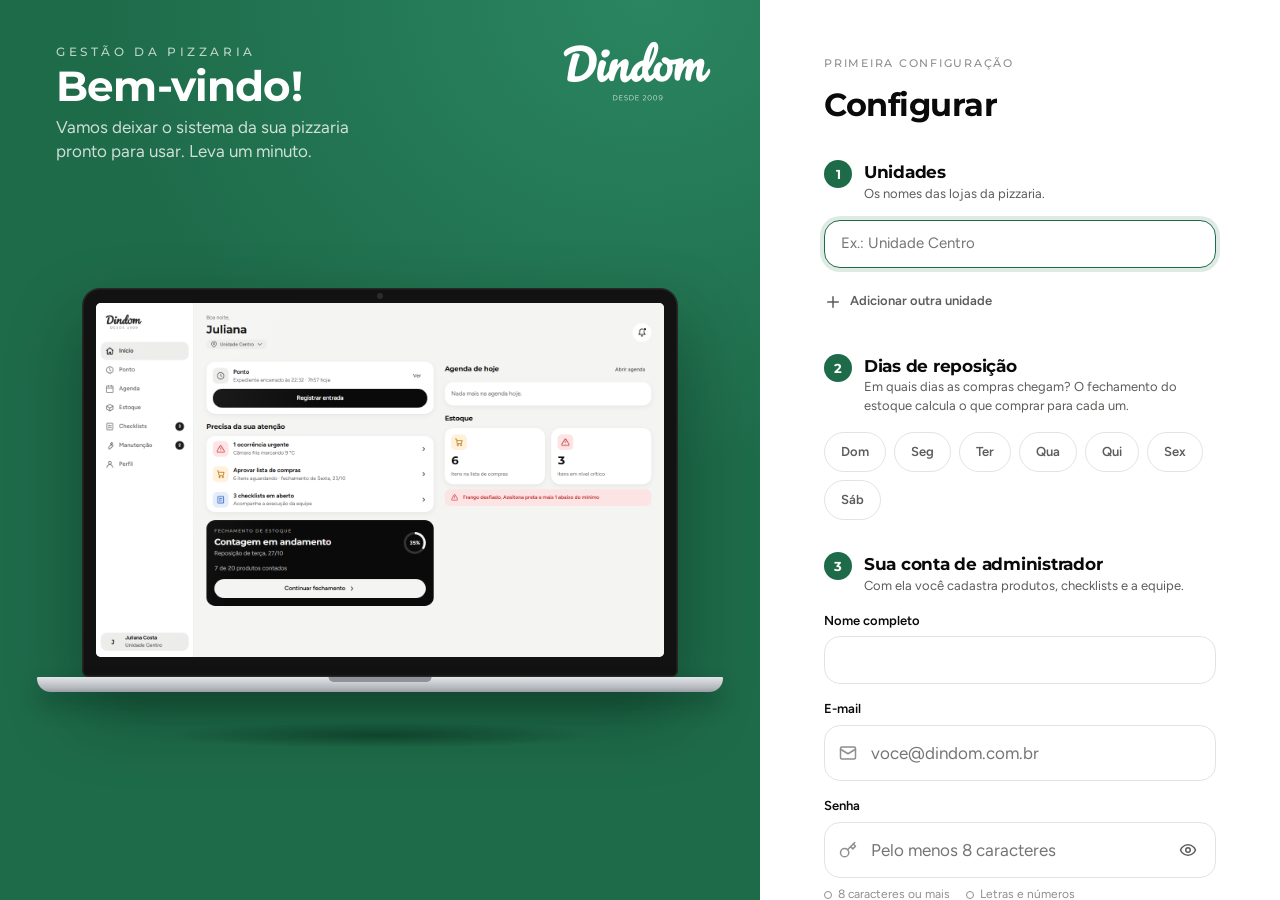
==== commit b6c4bc8e: "Aviso de pedido cancelado com o motivo, no app e no celular Gatilho em cw_orders (supabase/009) cria" ====
--- a/index.html
+++ b/index.html
@@ -73,7 +73,10 @@
   <script src="js/screens/vendas.js"></script>
   <script src="js/cmv-core.js"></script>
   <script src="js/cmv-seed.js"></script>
+  <script src="js/fin-core.js"></script>
   <script src="js/screens/cmv.js"></script>
+  <script src="js/screens/financeiro.js"></script>
+  <script src="js/alerts.js"></script>
   <script src="js/app.js"></script>
 </body>
 </html>
--- a/css/screens.css
+++ b/css/screens.css
@@ -178,3 +178,9 @@
 .ack-status { display: flex; align-items: center; gap: 6px; flex-wrap: wrap; justify-content: center; }
 .ack-status .ico { color: var(--ink-3); }
 .ack .btn { margin-top: var(--sp-2); }
+/* Filtro de canal de venda (js/screens/vendas.js) */
+.cw-channels .chip[aria-pressed="false"] { text-decoration: line-through; opacity: .75; }
+/* Aviso de pedido cancelado (js/alerts.js): o motivo em destaque */
+.cx-reason { display: flex; flex-direction: column; gap: 2px; width: 100%; padding: var(--sp-3) var(--sp-4); border-radius: var(--r-md); background: var(--crit-soft); color: var(--crit); text-align: center; }
+.cx-reason span { font-size: var(--fs-xs); font-weight: 600; letter-spacing: .06em; text-transform: uppercase; }
+.cx-reason b { font-size: var(--fs-lg); line-height: 1.25; }
--- a/css/cmv.css
+++ b/css/cmv.css
@@ -65,3 +65,23 @@
 /* Busca e lista de escolha nos painéis */
 .pick-list { max-height: 46vh; overflow-y: auto; }
 .pick-list .row { min-height: 48px; }
+
+/* ---------- Financeiro (js/screens/financeiro.js) ---------- */
+.fin-month { display: flex; align-items: center; justify-content: space-between; gap: var(--sp-3); }
+.fin-month b { font-family: var(--font-display); font-size: var(--fs-lg); }
+.fin-month b::first-letter { text-transform: uppercase; }
+.fin-month .icon-btn[disabled] { opacity: .3; }
+.fin-hero .stat { font-size: var(--fs-2xl); margin: 4px 0; }
+.fin-hero .btn.sm { flex: none; }
+.fin-kpis, .fin-split { grid-template-columns: repeat(2, minmax(0, 1fr)); }
+.fin-kpis .stat, .fin-split .stat { font-size: var(--fs-xl); }
+@media (min-width: 900px) { .fin-kpis { grid-template-columns: repeat(4, minmax(0, 1fr)); } .fin-split { grid-template-columns: repeat(3, minmax(0, 1fr)); } }
+@media (max-width: 599px) { .fin-split .cmv-kpi:first-child { grid-column: 1 / -1; } }
+.fin-dre td:first-child { min-width: 200px; }
+.fin-note { display: block; color: var(--ink-3); font-size: var(--fs-xs); margin: 2px 0 0; }
+.fin-folha { display: grid; grid-template-columns: repeat(2, minmax(0, 1fr)); gap: var(--sp-3); }
+.fin-folha .cmv-in { width: 100%; text-align: left; }
+@media (max-width: 599px) { .fin-folha { grid-template-columns: 1fr; } }
+.fin-channels { display: flex; flex-wrap: wrap; gap: var(--sp-2); }
+.fin-channels .chip[aria-pressed="false"] { text-decoration: line-through; opacity: .75; }
+.fin-channels .chip[aria-pressed="false"] .count { text-decoration: line-through; }
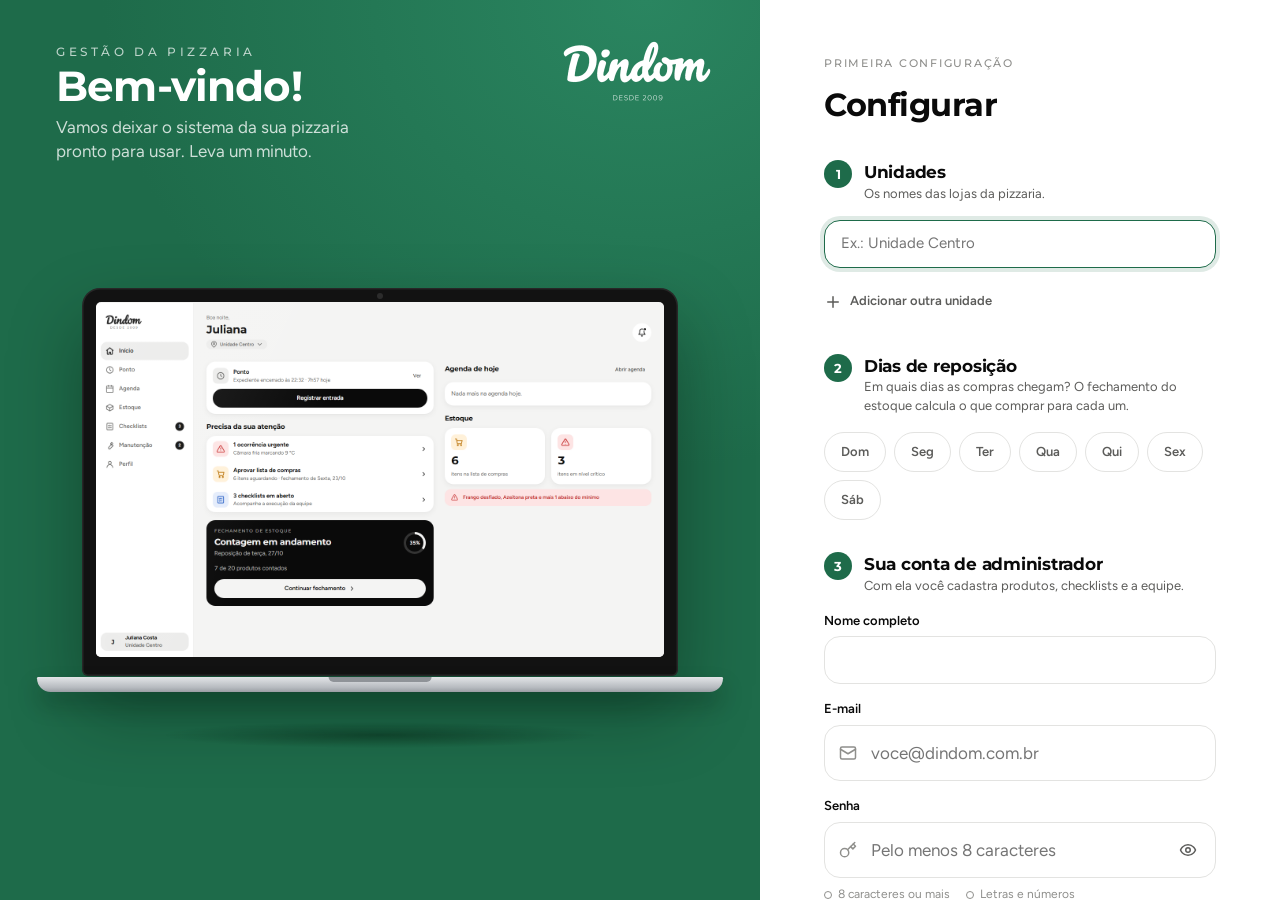
==== commit 5f079f63: "Relatórios: gráficos e leituras da empresa, avaliações e nota do Google Nova aba Relatórios (gerente" ====
--- a/index.html
+++ b/index.html
@@ -23,6 +23,7 @@
   <link rel="stylesheet" href="css/ponto.css">
   <link rel="stylesheet" href="css/login.css">
   <link rel="stylesheet" href="css/cmv.css">
+  <link rel="stylesheet" href="css/relatorios.css">
   <link rel="stylesheet" href="css/desktop.css">
   <link rel="stylesheet" href="css/brand.css">
 </head>
@@ -43,7 +44,6 @@
   <script src="js/auth.js"></script>
   <script src="js/media.js"></script>
   <script src="js/nfce.js"></script>
-  <script src="js/scanner.js"></script>
   <script src="js/ponto-core.js"></script>
   <script src="js/ponto-export.js"></script>
   <script src="js/screens/home.js"></script>
@@ -76,6 +76,9 @@
   <script src="js/fin-core.js"></script>
   <script src="js/screens/cmv.js"></script>
   <script src="js/screens/financeiro.js"></script>
+  <script src="js/charts.js"></script>
+  <script src="js/rel-core.js"></script>
+  <script src="js/screens/relatorios.js"></script>
   <script src="js/alerts.js"></script>
   <script src="js/app.js"></script>
 </body>
--- a/css/nota.css
+++ b/css/nota.css
@@ -86,3 +86,11 @@
 .price-chip.win b { color: var(--ok); }
 
 .nota-head .grow .card-meta { white-space: nowrap; overflow: hidden; text-overflow: ellipsis; }
+
+/* Leitura da nota por foto (js/screens/nota-scan.js) */
+.nota-photos { display: grid; grid-template-columns: repeat(auto-fill, minmax(96px, 1fr)); gap: var(--sp-2); }
+.nota-photo { position: relative; aspect-ratio: 3 / 4; border-radius: var(--r-md); overflow: hidden; background: var(--surface-2); box-shadow: var(--shadow); }
+.nota-photo img { width: 100%; height: 100%; object-fit: cover; display: block; }
+.nota-photo span { position: absolute; left: 6px; bottom: 6px; min-width: 22px; height: 22px; border-radius: 11px; background: var(--ink); color: var(--bg); font-size: var(--fs-xs); font-weight: 700; display: grid; place-items: center; }
+.nota-photo .rm { position: absolute; top: 4px; right: 4px; width: 30px; height: 30px; border-radius: 50%; border: 0; background: color-mix(in srgb, var(--ink) 70%, transparent); color: var(--bg); display: grid; place-items: center; }
+.nota-new { flex-wrap: wrap; gap: var(--sp-2); margin-top: 6px; }
--- a/css/relatorios.css
+++ b/css/relatorios.css
@@ -0,0 +1,179 @@
+/* ---------- Relatórios (js/screens/relatorios.js) e gráficos (js/charts.js) ---------- */
+
+/* Cores dos gráficos: uma por série, na mesma ordem em toda a tela (azul, laranja, verde…).
+   O cinza (s0) é sempre "período anterior" ou referência. Tema escuro tem os próprios tons. */
+:root {
+  --ch-1: #2a78d6; --ch-2: #eb6834; --ch-3: #1baf7a; --ch-4: #eda100; --ch-5: #e87ba4; --ch-6: #008300;
+  --ch-0: #a3a39f;
+  --ch-grid: #e8e8e6; --ch-axis: #c9c9c5;
+  --ch-h1: #cde2fb; --ch-h2: #9ec5f4; --ch-h3: #6da7ec; --ch-h4: #3987e5; --ch-h5: #256abf; --ch-h6: #104281;
+  --ch-good: #006300; --ch-bad: #c62a2a;
+}
+@media (prefers-color-scheme: dark) {
+  :root:not([data-theme="light"]) {
+    --ch-1: #3987e5; --ch-2: #d95926; --ch-3: #199e70; --ch-4: #c98500; --ch-5: #d55181; --ch-6: #008300;
+    --ch-0: #6f6f6c;
+    --ch-grid: #262626; --ch-axis: #3a3a38;
+    --ch-h1: #0d366b; --ch-h2: #184f95; --ch-h3: #256abf; --ch-h4: #3987e5; --ch-h5: #6da7ec; --ch-h6: #9ec5f4;
+    --ch-good: #3ccf87; --ch-bad: #ff6b6b;
+  }
+}
+:root[data-theme="dark"] {
+  --ch-1: #3987e5; --ch-2: #d95926; --ch-3: #199e70; --ch-4: #c98500; --ch-5: #d55181; --ch-6: #008300;
+  --ch-0: #6f6f6c;
+  --ch-grid: #262626; --ch-axis: #3a3a38;
+  --ch-h1: #0d366b; --ch-h2: #184f95; --ch-h3: #256abf; --ch-h4: #3987e5; --ch-h5: #6da7ec; --ch-h6: #9ec5f4;
+  --ch-good: #3ccf87; --ch-bad: #ff6b6b;
+}
+.s0 { --c: var(--ch-0); } .s1 { --c: var(--ch-1); } .s2 { --c: var(--ch-2); } .s3 { --c: var(--ch-3); }
+.s4 { --c: var(--ch-4); } .s5 { --c: var(--ch-5); } .s6 { --c: var(--ch-6); }
+
+/* ---------- Tela ---------- */
+.rel [hidden] { display: none !important; }
+.rel-tabs .chip { text-decoration: none; }
+.rel-tabs .chip[aria-current="page"] { background: var(--ink); border-color: var(--ink); color: var(--bg); }
+.rel-tabs .chip .count { background: var(--crit-soft); color: var(--crit); opacity: 1; border-radius: var(--r-pill); padding: 0 6px; font-size: 11px; line-height: 18px; }
+.rel-tabs .chip[aria-current="page"] .count { background: color-mix(in srgb, var(--bg) 22%, transparent); color: inherit; }
+.rel-filter { display: flex; flex-wrap: wrap; align-items: center; gap: var(--sp-2) var(--sp-3); }
+.rel-filter .chips { margin: 0; padding: 0; overflow: visible; flex-wrap: wrap; }
+.rel-filter .card-meta { flex: 1; min-width: 180px; }
+.rel p a { color: inherit; font-weight: 600; }
+.rel-stale { opacity: .55; transition: opacity .2s; }
+.rel-kpis { display: grid; grid-template-columns: repeat(2, minmax(0, 1fr)); gap: var(--sp-3); }
+.rel-charts { display: grid; grid-template-columns: minmax(0, 1fr); gap: var(--sp-4); align-items: start; }
+.rel-sub { font: 600 var(--fs-xs) var(--font-display); letter-spacing: .1em; text-transform: uppercase; color: var(--ink-3); margin-top: var(--sp-2); }
+.rel-areas { display: grid; grid-template-columns: repeat(2, minmax(0, 1fr)); gap: var(--sp-3); }
+.rel-area { text-decoration: none; color: inherit; gap: 6px; }
+.rel-area .card-title { display: flex; align-items: center; gap: 8px; }
+.rel-area .tile { width: 32px; height: 32px; border-radius: 10px; }
+.rel-area .tile .ico { width: 18px; height: 18px; }
+.rel-quote { display: flex; flex-direction: column; gap: 4px; }
+.rel-quote p { font-size: var(--fs-md); }
+.rel-stars { color: var(--warn); letter-spacing: 1px; font-size: var(--fs-sm); white-space: nowrap; }
+.rel-google-hero { display: flex; align-items: center; gap: var(--sp-4); flex-wrap: wrap; }
+.rel-google-hero .big { font: 650 3rem/1 var(--font-display); }
+.rel-google-hero .grow { flex: 1; min-width: 160px; }
+.rel-steps { margin: 0; padding-left: 20px; display: flex; flex-direction: column; gap: 6px; font-size: var(--fs-sm); color: var(--ink-2); }
+.rel-steps b { color: var(--ink); }
+.rel-places { max-height: 40vh; overflow-y: auto; }
+.rel-avatar { width: 36px; height: 36px; border-radius: 50%; flex: none; object-fit: cover; background: var(--surface-2); }
+@media (min-width: 900px) {
+  .rel-kpis { grid-template-columns: repeat(4, minmax(0, 1fr)); gap: var(--sp-4); }
+  .rel-charts { grid-template-columns: repeat(2, minmax(0, 1fr)); }
+  .rel-charts > .wide { grid-column: 1 / -1; }
+  .rel-areas { grid-template-columns: repeat(4, minmax(0, 1fr)); gap: var(--sp-4); }
+}
+
+/* ---------- Número em destaque ---------- */
+.ch-kpi { gap: 6px; position: relative; overflow: hidden; text-decoration: none; color: inherit; min-height: 104px; }
+.ch-kpi-label { font-size: var(--fs-sm); color: var(--ink-2); }
+.ch-kpi-value { font: 650 var(--fs-xl)/1.1 var(--font-display); overflow-wrap: anywhere; }
+.ch-kpi-foot { display: flex; flex-wrap: wrap; gap: 4px 8px; font-size: var(--fs-xs); color: var(--ink-3); }
+.ch-delta { font-weight: 700; color: var(--ink-2); white-space: nowrap; }
+.ch-delta.good { color: var(--ch-good); }
+.ch-delta.bad { color: var(--ch-bad); }
+.ch-spark { position: absolute; right: 12px; bottom: 12px; width: 64px; height: 24px; opacity: .9; pointer-events: none; }
+@media (max-width: 420px) { .ch-spark { display: none; } }
+
+/* ---------- Moldura do gráfico ---------- */
+.ch { gap: var(--sp-3); min-width: 0; }
+.ch-head h3 { font-size: var(--fs-md); }
+.ch-head p { font-size: var(--fs-sm); color: var(--ink-2); margin-top: 2px; }
+.ch-none { font-size: var(--fs-sm); color: var(--ink-3); padding: var(--sp-4) 0; }
+.ch-legend { display: flex; flex-wrap: wrap; gap: 4px 14px; font-size: var(--fs-xs); color: var(--ink-2); }
+.ch-legend span { display: inline-flex; align-items: center; gap: 6px; }
+.ch-key { width: 10px; height: 10px; border-radius: 3px; background: var(--c); flex: none; }
+.ch-key.line { width: 14px; height: 3px; border-radius: 2px; }
+
+/* Eixo Y à esquerda, área do gráfico e rótulos do eixo X embaixo. */
+.ch-plot { display: grid; grid-template-columns: auto minmax(0, 1fr); grid-template-rows: 168px auto; column-gap: 8px; row-gap: 6px; }
+.ch-y { display: flex; flex-direction: column; justify-content: space-between; align-items: flex-end; font-size: 11px; color: var(--ink-3); font-variant-numeric: tabular-nums; line-height: 1; margin-block: -5px; white-space: nowrap; }
+.ch-area { position: relative; min-width: 0; touch-action: pan-y; }
+.ch-grid i { position: absolute; left: 0; right: 0; height: 1px; background: var(--ch-grid); }
+.ch-grid i:first-child { background: var(--ch-axis); }
+.ch-area svg { position: absolute; inset: 0; width: 100%; height: 100%; overflow: visible; }
+.ch-line { fill: none; stroke: var(--c); stroke-width: 2; stroke-linejoin: round; stroke-linecap: round; }
+.ch-line.s0 { stroke-width: 1.5; }
+.ch-fill { fill: var(--c); opacity: .1; }
+.ch-dot { position: absolute; width: 10px; height: 10px; margin: 0 0 -5px -5px; border-radius: 50%; background: var(--c); box-shadow: 0 0 0 2px var(--surface); pointer-events: none; }
+.ch-endlabel { position: absolute; margin-bottom: 10px; padding: 0 2px; font-size: 11px; font-weight: 700; color: var(--ink); white-space: nowrap; pointer-events: none; text-shadow: 0 0 3px var(--surface), 0 0 3px var(--surface); }
+.ch-cross { position: absolute; top: 0; bottom: 0; width: 1px; background: var(--ink-3); pointer-events: none; }
+.ch-x { grid-column: 2; position: relative; height: 14px; font-size: 11px; color: var(--ink-3); line-height: 14px; }
+.ch-x span { position: absolute; transform: translateX(-50%); white-space: nowrap; }
+.ch-x span.first { transform: none; }
+.ch-x span.last { transform: translateX(-100%); }
+.ch-x.cols { display: flex; height: auto; }
+.ch-x.cols span { position: static; transform: none; flex: 1; min-width: 0; text-align: center; overflow: visible; }
+
+/* Colunas: finas (no máximo 24px), ponta arredondada só em cima, 2px de respiro entre as partes. */
+.ch-cols { display: flex; align-items: flex-end; }
+.ch-col { position: relative; flex: 1; min-width: 0; height: 100%; display: flex; align-items: flex-end; justify-content: center; }
+.ch-stack { width: 100%; max-width: 24px; min-height: 2px; margin-inline: 1px; display: flex; flex-direction: column; gap: 2px; }
+.ch-stack i { min-height: 2px; background: var(--c); }
+.ch-stack i:first-child { border-radius: 4px 4px 0 0; }
+.ch-col.hot .ch-stack, .ch-bar.hot .ch-track i, .ch-seg i.hot, .ch-heat i.hot { filter: brightness(1.18); }
+.ch-cap { position: absolute; left: 50%; transform: translateX(-50%); margin-bottom: 4px; font-size: 11px; font-weight: 700; white-space: nowrap; pointer-events: none; }
+.ch-cap.end { left: auto; right: 0; transform: none; }
+.ch-cap.start { left: 0; transform: none; }
+
+/* Barras deitadas: nome e valor em cima, barra embaixo (cabe em qualquer largura). */
+.ch-bars { display: flex; flex-direction: column; gap: var(--sp-3); }
+.ch-bar { display: flex; flex-direction: column; gap: 4px; min-width: 0; }
+.ch-bar-head { display: flex; align-items: baseline; justify-content: space-between; gap: var(--sp-3); font-size: var(--fs-sm); }
+.ch-bar-head span { min-width: 0; overflow: hidden; text-overflow: ellipsis; white-space: nowrap; font-weight: 550; }
+.ch-bar-head b { font-variant-numeric: tabular-nums; white-space: nowrap; }
+.ch-bar-meta { font-size: var(--fs-xs); color: var(--ink-3); margin-top: -2px; }
+.ch-track { height: 8px; border-radius: 0 4px 4px 0; background: var(--surface-2); overflow: hidden; }
+.ch-track i { display: block; height: 100%; border-radius: 0 4px 4px 0; background: var(--c); min-width: 2px; }
+.ch-track.thin { height: 4px; background: transparent; }
+.ch-rule { position: relative; height: 14px; margin-inline: 5px; }
+.ch-rule::before { content: ""; position: absolute; left: -5px; right: -5px; top: 6px; height: 2px; border-radius: 1px; background: var(--surface-2); }
+.ch-rule .ch-dot { top: 2px; margin: 0 0 0 -5px; }
+.ch-rule-axis { display: flex; justify-content: space-between; font-size: 11px; color: var(--ink-3); font-variant-numeric: tabular-nums; margin-top: -6px; }
+
+/* Mapa de calor: um tom só, mais escuro = mais (no tema escuro, mais claro = mais). */
+.ch-heat { display: grid; grid-template-columns: auto repeat(var(--cols), minmax(0, 1fr)); gap: 2px; align-items: center; }
+.ch-heat i { aspect-ratio: 1.9; min-height: 18px; border-radius: 4px; background: var(--surface-2); }
+.ch-heat .h1 { background: var(--ch-h1); } .ch-heat .h2 { background: var(--ch-h2); } .ch-heat .h3 { background: var(--ch-h3); }
+.ch-heat .h4 { background: var(--ch-h4); } .ch-heat .h5 { background: var(--ch-h5); } .ch-heat .h6 { background: var(--ch-h6); }
+.ch-heat-x, .ch-heat-y { font-size: 11px; color: var(--ink-3); line-height: 1; }
+.ch-heat-x { text-align: center; padding-bottom: 2px; }
+.ch-heat-y { padding-right: 6px; white-space: nowrap; }
+.ch-heat-scale { display: flex; align-items: center; gap: 3px; font-size: 11px; color: var(--ink-3); }
+.ch-heat-scale i { width: 16px; height: 10px; border-radius: 2px; }
+.ch-heat-scale .h1 { background: var(--ch-h1); } .ch-heat-scale .h2 { background: var(--ch-h2); } .ch-heat-scale .h3 { background: var(--ch-h3); }
+.ch-heat-scale .h4 { background: var(--ch-h4); } .ch-heat-scale .h5 { background: var(--ch-h5); } .ch-heat-scale .h6 { background: var(--ch-h6); }
+.ch-heat-scale span:first-child { margin-right: 3px; } .ch-heat-scale span:last-child { margin-left: 3px; }
+
+/* Barra dividida: um todo em partes, cada parte com a fatia escrita quando cabe. */
+.ch-seg { display: flex; gap: 2px; height: 28px; }
+.ch-seg i { min-width: 3px; border-radius: 4px; background: var(--c); display: flex; align-items: center; padding-left: 6px; overflow: visible; }
+.ch-seg b { font-size: 11px; font-weight: 700; color: #fff; font-style: normal; }
+.ch-seg .s4 b { color: #0b0b0b; }
+
+/* Tabela com os números do gráfico. */
+.ch-data { font-size: var(--fs-sm); }
+.ch-data summary { cursor: pointer; color: var(--ink-2); font-weight: 600; font-size: var(--fs-xs); list-style: none; display: inline-flex; align-items: center; gap: 4px; min-height: 28px; }
+.ch-data summary::-webkit-details-marker { display: none; }
+.ch-data summary::before { content: "▸"; }
+.ch-data[open] summary::before { content: "▾"; }
+.ch-table { overflow: auto; max-height: 280px; margin-top: 6px; border: 1px solid var(--line); border-radius: var(--r-sm); }
+.ch-table table { width: 100%; border-collapse: collapse; font-size: var(--fs-xs); }
+.ch-table th, .ch-table td { padding: 6px 10px; text-align: left; border-bottom: 1px solid var(--line); white-space: nowrap; }
+.ch-table th { position: sticky; top: 0; background: var(--surface); color: var(--ink-3); font-weight: 600; }
+.ch-table .n { text-align: right; font-variant-numeric: tabular-nums; }
+.ch-table tr:last-child td { border-bottom: 0; }
+
+/* Balão de valores. */
+.ch-tip { position: fixed; z-index: 45; pointer-events: none; max-width: 260px; padding: 8px 10px; border-radius: var(--r-sm); background: var(--ink); color: var(--bg); font-size: var(--fs-xs); box-shadow: 0 8px 24px rgba(0, 0, 0, .22); }
+.ch-tip-l { opacity: .75; margin-bottom: 2px; }
+.ch-tip-r { display: flex; align-items: center; gap: 6px; }
+.ch-tip-r b { font-size: var(--fs-sm); font-variant-numeric: tabular-nums; }
+.ch-tip-r span { opacity: .75; }
+
+@media print {
+  .nav, .rel-tabs, .rel-filter .chips, .ch-data summary, .rel [data-print], .rel .icon-btn { display: none !important; }
+  #app { margin-left: 0 !important; }
+  .rel { max-width: none; padding: 0; }
+  .card, .list { box-shadow: none; border: 1px solid #ddd; break-inside: avoid; }
+}
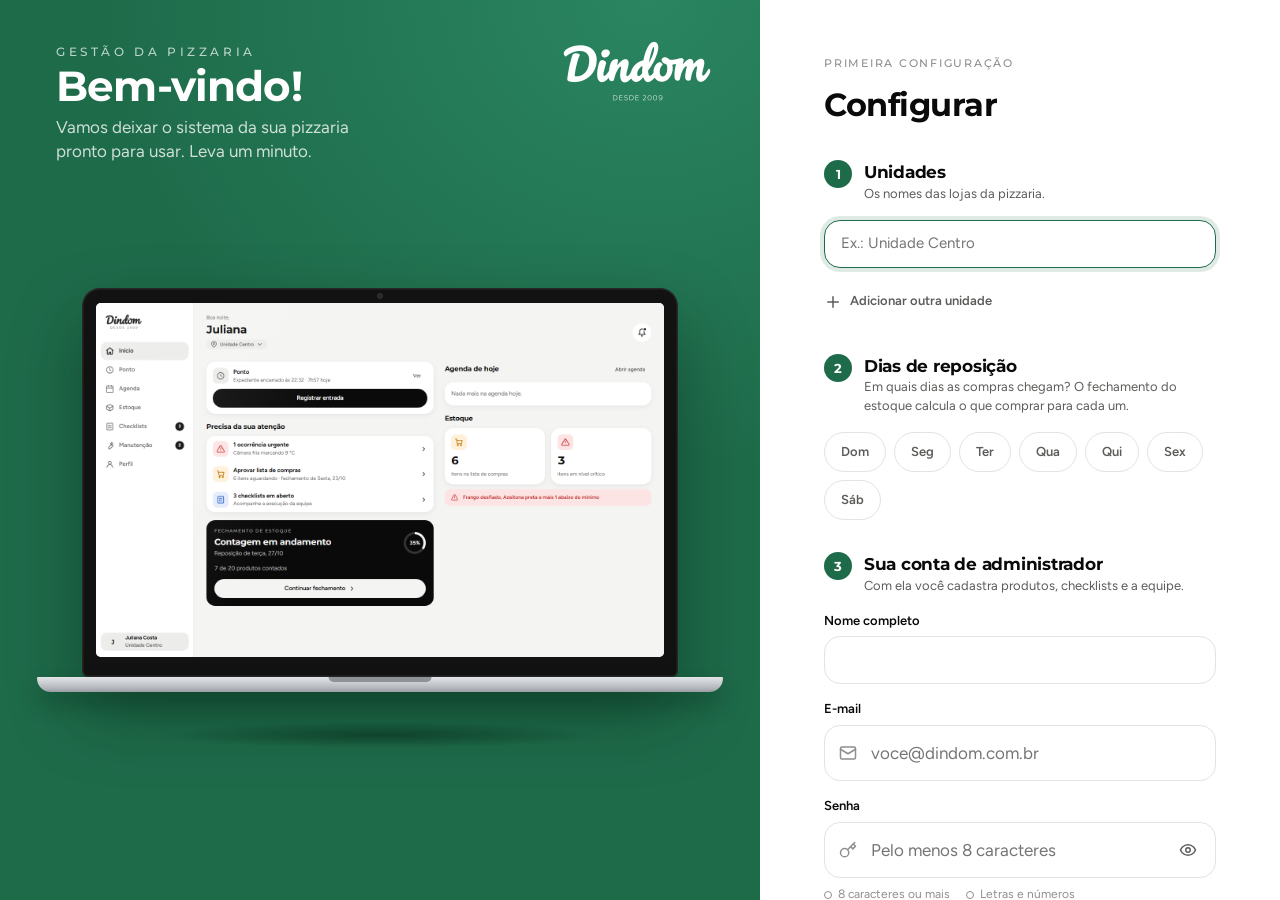
==== commit 0699d311: "Financeiro: contas a pagar com vencimentos na agenda Nova aba Contas a pagar: cadastro das contas (v" ====
--- a/index.html
+++ b/index.html
@@ -76,6 +76,7 @@
   <script src="js/fin-core.js"></script>
   <script src="js/screens/cmv.js"></script>
   <script src="js/screens/financeiro.js"></script>
+  <script src="js/contas.js"></script>
   <script src="js/charts.js"></script>
   <script src="js/rel-core.js"></script>
   <script src="js/screens/relatorios.js"></script>
--- a/css/cmv.css
+++ b/css/cmv.css
@@ -85,3 +85,17 @@
 .fin-channels { display: flex; flex-wrap: wrap; gap: var(--sp-2); }
 .fin-channels .chip[aria-pressed="false"] { text-decoration: line-through; opacity: .75; }
 .fin-channels .chip[aria-pressed="false"] .count { text-decoration: line-through; }
+
+/* ---------- Contas a pagar (js/contas.js) ---------- */
+.conta-row { gap: var(--sp-3); }
+.conta-row .grow { display: flex; flex-direction: column; gap: 2px; }
+.conta-row > b { white-space: nowrap; }
+.conta-date { flex: none; width: 44px; display: flex; flex-direction: column; align-items: center; padding: 6px 0; border-radius: var(--r-sm); background: var(--surface-2); line-height: 1.1; }
+.conta-date b { font: 650 var(--fs-lg) var(--font-display); }
+.conta-date span { font-size: 10px; font-weight: 600; color: var(--ink-3); letter-spacing: .04em; }
+.conta-row.late .conta-date { background: var(--crit-soft); color: var(--crit); }
+.conta-row.late .conta-date span { color: inherit; }
+.conta-row.paid { opacity: .7; }
+.conta-row.paid .card-title { text-decoration: line-through; text-decoration-color: var(--ink-3); }
+.conta-row .pill .ico { width: 13px; height: 13px; }
+@media (max-width: 520px) { .conta-row .pill { display: none; } }
--- a/css/relatorios.css
+++ b/css/relatorios.css
@@ -64,6 +64,50 @@
   .rel-areas { grid-template-columns: repeat(4, minmax(0, 1fr)); gap: var(--sp-4); }
 }
 
+/* Mapa de calor das entregas */
+.rel-map { height: 380px; border-radius: var(--r-md); overflow: hidden; background: var(--surface-2); position: relative; z-index: 0; }
+.rel-map .ch-none { padding: var(--sp-5); }
+.rel-map.leaflet-container { font: inherit; }
+.rel-map-bar { display: flex; flex-wrap: wrap; align-items: center; justify-content: space-between; gap: var(--sp-2) var(--sp-4); }
+.rel-map-scale { display: flex; align-items: center; gap: 6px; font-size: 11px; color: var(--ink-3); }
+.rel-map-scale i { width: 96px; height: 8px; border-radius: 4px; background: linear-gradient(90deg, #fde68a, #fbbf24, #f97316, #dc2626, #7f1d1d); }
+@media (min-width: 900px) { .rel-map { height: 460px; } }
+:root[data-theme="dark"] .rel-map .leaflet-tile-pane { filter: invert(1) hue-rotate(180deg) brightness(.85) contrast(.9); }
+@media (prefers-color-scheme: dark) { :root:not([data-theme="light"]) .rel-map .leaflet-tile-pane { filter: invert(1) hue-rotate(180deg) brightness(.85) contrast(.9); } }
+@media print { .rel-map { height: 320px; } .rel-map .leaflet-control-zoom { display: none; } }
+
+/* Plano de ação */
+.rel-tabs .chip .ico { width: 16px; height: 16px; }
+.plan-intro { gap: var(--sp-4); }
+.plan-sum { display: grid; grid-template-columns: repeat(4, minmax(0, 1fr)); gap: var(--sp-2); }
+.plan-sum > div { display: flex; flex-direction: column; gap: 2px; padding: var(--sp-3); border-radius: var(--r-md); background: var(--surface-2); }
+.plan-sum b { font: 650 var(--fs-xl)/1 var(--font-display); }
+.plan-sum span { font-size: var(--fs-xs); color: var(--ink-2); }
+.section-head h2 .ico { vertical-align: -3px; }
+.plan-head { flex-wrap: wrap; row-gap: 2px; }
+.plan-head h2 { white-space: nowrap; }
+.plan-dot { display: inline-block; width: 10px; height: 10px; border-radius: 50%; margin-right: 8px; vertical-align: 1px; background: var(--info); }
+.plan-dot.crit { background: var(--crit); } .plan-dot.warn { background: var(--warn); }
+.plan-row { display: flex; align-items: flex-start; gap: var(--sp-3); padding: var(--sp-4); }
+.plan-row > .grow { flex: 1; min-width: 0; display: flex; flex-direction: column; gap: 6px; }
+.plan-check { flex: none; width: 32px; height: 32px; margin-top: -2px; border-radius: 10px; border: 2px solid var(--ink-3); background: transparent; color: transparent; display: grid; place-items: center; }
+.plan-check[aria-pressed="true"] { background: var(--ok); border-color: var(--ok); color: #fff; }
+.plan-do { font-weight: 650; font-size: var(--fs-md); line-height: 1.35; }
+.plan-why { font-size: var(--fs-sm); color: var(--ink-2); }
+.plan-why b { color: var(--ink); font-weight: 600; }
+.plan-tags { display: flex; flex-wrap: wrap; align-items: center; gap: 6px; }
+.plan-tags .pill .ico { width: 13px; height: 13px; }
+.plan-tags .btn.sm { min-height: 32px; padding: 0 var(--sp-2); }
+.plan-row.done { background: color-mix(in srgb, var(--ok-soft) 45%, transparent); }
+.plan-row.done .plan-do { color: var(--ink-3); text-decoration: line-through; }
+.plan-row.done .plan-why { color: var(--ink-3); }
+.cw-decision.plan-row.done { padding: var(--sp-3) var(--sp-4); }
+.cw-decision.done .cw-decision-n { background: var(--ok); color: #fff; }
+.plan-done summary { cursor: pointer; font-weight: 600; color: var(--ink-2); padding: var(--sp-2) 0; }
+.plan-done .list { margin-top: var(--sp-2); }
+@media (max-width: 520px) { .plan-sum { grid-template-columns: repeat(2, minmax(0, 1fr)); } }
+@media print { .plan-check { border-color: #555; } .plan-intro .seg, .plan-tags .btn { display: none !important; } .plan-row { break-inside: avoid; } }
+
 /* ---------- Número em destaque ---------- */
 .ch-kpi { gap: 6px; position: relative; overflow: hidden; text-decoration: none; color: inherit; min-height: 104px; }
 .ch-kpi-label { font-size: var(--fs-sm); color: var(--ink-2); }
--- a/css/desktop.css
+++ b/css/desktop.css
@@ -36,10 +36,12 @@
   }
   .nav .brand { align-self: flex-start; display: inline-flex; flex-direction: column; align-items: center; gap: 4px; padding: var(--sp-2) var(--sp-3) var(--sp-3); }
   .nav .nav-label { padding: var(--sp-4) var(--sp-3) var(--sp-1); font: 500 11px var(--font-display); letter-spacing: .16em; text-transform: uppercase; color: var(--ink-3); }
-  .nav ul { height: auto; max-width: none; margin: 0; display: flex; flex-direction: column; gap: 2px; flex: 1; }
+  /* A lista de abas rola sozinha quando não cabe na altura da tela; a marca e o perfil ficam fixos. */
+  .nav ul { height: auto; max-width: none; margin: 0; display: flex; flex-direction: column; gap: 2px; flex: 1; min-height: 0; overflow-y: auto; overscroll-behavior: contain; scrollbar-width: thin; }
+  .nav ul > li { flex: none; }
   .nav a {
     flex-direction: row; justify-content: flex-start; gap: var(--sp-3);
-    height: 46px; padding: 0 var(--sp-3); border-radius: var(--r-md);
+    height: 42px; padding: 0 var(--sp-3); border-radius: var(--r-md);
     font-size: var(--fs-md); color: var(--ink-2);
   }
   .nav a[aria-current="page"] { background: var(--accent-soft); color: var(--accent); }
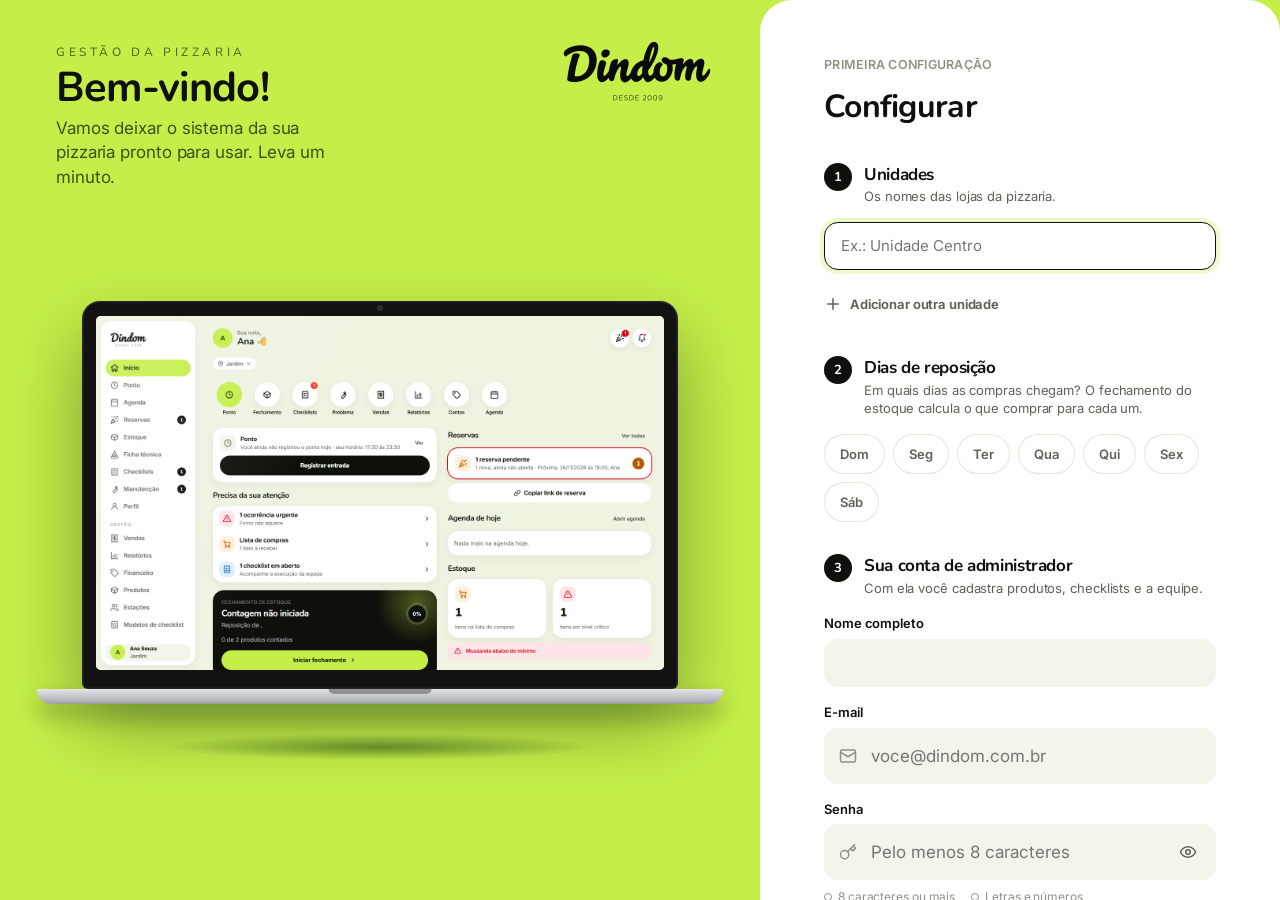
==== commit 317717aa: "Visual novo no padrão iPhone, com verde-limão Fonte do sistema (SF Pro no iPhone), título grande, ca" ====
--- a/index.html
+++ b/index.html
@@ -4,17 +4,19 @@
   <meta charset="utf-8">
   <meta name="viewport" content="width=device-width, initial-scale=1, viewport-fit=cover">
   <title>Dindom</title>
-  <meta name="theme-color" content="#f4f4f3" media="(prefers-color-scheme: light)">
+  <meta name="theme-color" content="#eef3e2" media="(prefers-color-scheme: light)">
   <meta name="theme-color" content="#000000" media="(prefers-color-scheme: dark)">
   <meta name="mobile-web-app-capable" content="yes">
   <meta name="apple-mobile-web-app-capable" content="yes">
   <meta name="apple-mobile-web-app-status-bar-style" content="default">
+  <meta name="apple-mobile-web-app-title" content="Dindom">
   <link rel="manifest" href="manifest.webmanifest">
   <link rel="icon" href="icons/icon-64.png" type="image/png">
   <link rel="apple-touch-icon" href="icons/icon-180.png">
   <link rel="preconnect" href="https://fonts.googleapis.com">
   <link rel="preconnect" href="https://fonts.gstatic.com" crossorigin>
-  <link rel="stylesheet" href="https://fonts.googleapis.com/css2?family=Montserrat:wght@500;600;700&family=Figtree:wght@400;500;550;600;650;700&display=swap">
+  <!-- No iPhone e no Mac vale a fonte do sistema (SF Pro); Inter e Nunito só entram nos outros aparelhos. -->
+  <link rel="stylesheet" href="https://fonts.googleapis.com/css2?family=Inter:wght@400;500;600;700;800&family=Nunito:wght@600;700;800&display=swap">
   <link rel="stylesheet" href="css/tokens.css">
   <link rel="stylesheet" href="css/app.css">
   <link rel="stylesheet" href="css/screens.css">
@@ -26,10 +28,11 @@
   <link rel="stylesheet" href="css/relatorios.css">
   <link rel="stylesheet" href="css/desktop.css">
   <link rel="stylesheet" href="css/brand.css">
+  <link rel="stylesheet" href="css/ios.css">
 </head>
 <body>
   <!-- Abertura: só a logo aparecendo. Toque para pular. -->
-  <div id="splash" aria-hidden="true"><img src="icons/logo-white.png" alt=""></div>
+  <div id="splash" aria-hidden="true"><img src="icons/logo-black.png" alt=""></div>
   <div id="app"></div>
   <nav id="nav" class="nav" aria-label="Navegação principal"></nav>
   <div id="toasts" class="toasts" aria-live="polite"></div>
--- a/css/tokens.css
+++ b/css/tokens.css
@@ -1,27 +1,35 @@
-/* Identidade Dindom: preto e branco da marca, letreiro manuscrito como assinatura e Montserrat espaçada (como o "DESDE 2009").
-   Cor só para significado: ok, atenção, crítico, informação e as cores das agendas.
-   Layout: app de uma coluna, conteúdo rolável entre cabeçalho e barra inferior fixa; ações principais na metade de baixo da tela (uso com uma mão). */
+/* Identidade Dindom no padrão iPhone: fonte do sistema (SF Pro no iPhone), cartões brancos bem arredondados
+   sobre um fundo levemente esverdeado, cartões de destaque pretos e o verde-limão como cor de destaque.
+   O verde-limão (--lime) é só fundo: botão selecionado, aba ativa, "hoje", barra de progresso. Texto nunca é verde-limão
+   (some no branco); para texto e ícones fortes vale --accent (preto, ou branco no tema escuro).
+   Cor também tem significado: ok, atenção, crítico, informação e as cores das agendas. */
 :root {
-  --bg: #f4f4f3;
+  --bg: #eef3e2;              /* fundo do app: cinza-claro levemente esverdeado, como no iOS agrupado */
   --surface: #ffffff;
-  --surface-2: #ececeb;
-  --ink: #0a0a0a;
-  --ink-2: #5c5c5a;
-  --ink-3: #8f8f8c;
-  --line: #e3e3e1;
-  --accent: #0a0a0a;          /* o preto da marca */
+  --surface-2: #f2f5ea;
+  --ink: #0e100b;
+  --ink-2: #5d6256;
+  --ink-3: #8e9386;
+  --line: #e3e8d8;
+  --accent: #0e100b;          /* texto e ícones fortes, botão principal */
   --accent-ink: #ffffff;
-  --accent-soft: #ebebea;
-  --ok: #1f8a57;
-  --ok-soft: #e3f4ea;
-  --warn: #b86e00;
-  --warn-soft: #fff1d9;
-  --crit: #c62a2a;
-  --crit-soft: #fde4e4;
-  --info: #2a62c6;
-  --info-soft: #e4ecfb;
-  --scrim: rgba(0, 0, 0, .5);
-  --shadow: 0 1px 2px rgba(0, 0, 0, .04), 0 4px 14px rgba(0, 0, 0, .05);
+  --accent-soft: #e9eedd;
+  --lime: #c5ef48;            /* destaque da marca: selecionado, ativo, hoje */
+  --lime-2: #b3e22f;          /* um tom abaixo, para toque e borda */
+  --lime-ink: #0e100b;        /* texto sobre o verde-limão */
+  --lime-soft: #eef9cc;
+  --hero: #0e100b;            /* cartão de destaque (preto) */
+  --hero-ink: #ffffff;
+  --ok: #1f8a3d;
+  --ok-soft: #e3f4e6;
+  --warn: #b25a00;
+  --warn-soft: #fff0dc;
+  --crit: #d70015;
+  --crit-soft: #ffe5e7;
+  --info: #0066cc;
+  --info-soft: #e3effc;
+  --scrim: rgba(10, 14, 4, .42);
+  --shadow: 0 1px 2px rgba(30, 40, 10, .04), 0 6px 20px rgba(30, 40, 10, .05);
   --logo-invert: 0;           /* a logo é preta; no tema escuro inverte para branco */
 
   /* Cores das agendas (entregas, equipe, manutenção, reservas, financeiro) */
@@ -38,19 +46,21 @@
   --rv-2: #d88a0c;
   --rv-ink: #2a1a00;
 
-  --font-display: "Montserrat", "Segoe UI", system-ui, sans-serif;
-  --font-body: "Figtree", "Segoe UI", system-ui, -apple-system, sans-serif;
+  /* Fonte do sistema: SF Pro no iPhone e no Mac (arredondada nos números grandes); Inter e Nunito nos outros aparelhos. */
+  --font-display: ui-rounded, "SF Pro Rounded", -apple-system, BlinkMacSystemFont, "Nunito", "Segoe UI", system-ui, sans-serif;
+  --font-body: -apple-system, BlinkMacSystemFont, "SF Pro Text", "Inter", "Segoe UI", system-ui, sans-serif;
 
   --fs-xs: .75rem;
   --fs-sm: .8125rem;
   --fs-md: .9375rem;
   --fs-lg: 1.0625rem;
   --fs-xl: 1.375rem;
-  --fs-2xl: 1.75rem;
+  --fs-2xl: 1.875rem;
+  --fs-title: 2.125rem;       /* título grande do iOS (34 px) */
 
-  --r-sm: 10px;
+  --r-sm: 12px;
   --r-md: 16px;
-  --r-lg: 22px;
+  --r-lg: 26px;
   --r-pill: 999px;
 
   --sp-1: 4px;
@@ -61,8 +71,8 @@
   --sp-6: 28px;
 
   --tap: 48px;
-  --nav-h: 64px;
-  --side-w: 0px;     /* largura do menu lateral; só existe no computador */
+  --nav-h: 76px;             /* barra de abas flutuante + respiro */
+  --side-w: 0px;             /* largura do menu lateral; só existe no computador */
   --gutter: 16px;
   --safe-t: env(safe-area-inset-top, 0px);
   --safe-b: env(safe-area-inset-bottom, 0px);
@@ -75,25 +85,31 @@
 @media (prefers-color-scheme: dark) {
   :root:not([data-theme="light"]) {
     --bg: #000000;
-    --surface: #121212;
-    --surface-2: #1f1f1f;
-    --ink: #f7f7f5;
-    --ink-2: #a8a8a5;
-    --ink-3: #72726f;
-    --line: #262626;
-    --accent: #f7f7f5;
-    --accent-ink: #0a0a0a;
-    --accent-soft: #262626;
-    --ok: #3ccf87;
+    --surface: #1c1c1e;
+    --surface-2: #2c2c2e;
+    --ink: #f5f5f7;
+    --ink-2: #a1a1a6;
+    --ink-3: #6e6e73;
+    --line: #38383a;
+    --accent: #f5f5f7;
+    --accent-ink: #0e100b;
+    --accent-soft: #2c2c2e;
+    --lime: #c5ef48;
+    --lime-2: #d4f56f;
+    --lime-ink: #0e100b;
+    --lime-soft: #2a3313;
+    --hero: #1f2614;
+    --hero-ink: #ffffff;
+    --ok: #30d158;
     --ok-soft: #10291b;
-    --warn: #f0a83a;
-    --warn-soft: #2e220d;
-    --crit: #ff6b6b;
-    --crit-soft: #351515;
-    --info: #79a6ff;
-    --info-soft: #141f38;
-    --scrim: rgba(0, 0, 0, .7);
-    --shadow: 0 0 0 1px #1c1c1c;
+    --warn: #ff9f0a;
+    --warn-soft: #33230a;
+    --crit: #ff453a;
+    --crit-soft: #3a1513;
+    --info: #64a8ff;
+    --info-soft: #14233d;
+    --scrim: rgba(0, 0, 0, .66);
+    --shadow: 0 0 0 1px #242426;
     --logo-invert: 1;
     --cal-1: #f0a050;
     --cal-2: #79a6ff;
@@ -112,25 +128,31 @@
 
 :root[data-theme="dark"] {
   --bg: #000000;
-  --surface: #121212;
-  --surface-2: #1f1f1f;
-  --ink: #f7f7f5;
-  --ink-2: #a8a8a5;
-  --ink-3: #72726f;
-  --line: #262626;
-  --accent: #f7f7f5;
-  --accent-ink: #0a0a0a;
-  --accent-soft: #262626;
-  --ok: #3ccf87;
+  --surface: #1c1c1e;
+  --surface-2: #2c2c2e;
+  --ink: #f5f5f7;
+  --ink-2: #a1a1a6;
+  --ink-3: #6e6e73;
+  --line: #38383a;
+  --accent: #f5f5f7;
+  --accent-ink: #0e100b;
+  --accent-soft: #2c2c2e;
+  --lime: #c5ef48;
+  --lime-2: #d4f56f;
+  --lime-ink: #0e100b;
+  --lime-soft: #2a3313;
+  --hero: #1f2614;
+  --hero-ink: #ffffff;
+  --ok: #30d158;
   --ok-soft: #10291b;
-  --warn: #f0a83a;
-  --warn-soft: #2e220d;
-  --crit: #ff6b6b;
-  --crit-soft: #351515;
-  --info: #79a6ff;
-  --info-soft: #141f38;
-  --scrim: rgba(0, 0, 0, .7);
-  --shadow: 0 0 0 1px #1c1c1c;
+  --warn: #ff9f0a;
+  --warn-soft: #33230a;
+  --crit: #ff453a;
+  --crit-soft: #3a1513;
+  --info: #64a8ff;
+  --info-soft: #14233d;
+  --scrim: rgba(0, 0, 0, .66);
+  --shadow: 0 0 0 1px #242426;
   --logo-invert: 1;
   --cal-1: #f0a050;
   --cal-2: #79a6ff;
@@ -148,5 +170,5 @@
 
 /* Computador: menu lateral e margens maiores. */
 @media (min-width: 900px) {
-  :root { --nav-h: 0px; --side-w: 248px; --gutter: 32px; }
+  :root { --nav-h: 0px; --side-w: 264px; --gutter: 32px; }
 }
--- a/css/relatorios.css
+++ b/css/relatorios.css
@@ -1,28 +1,28 @@
 /* ---------- Relatórios (js/screens/relatorios.js) e gráficos (js/charts.js) ---------- */
 
-/* Cores dos gráficos: uma por série, na mesma ordem em toda a tela (azul, laranja, verde…).
+/* Cores dos gráficos: uma por série, na mesma ordem em toda a tela (verde, azul, laranja…), validadas para daltonismo.
    O cinza (s0) é sempre "período anterior" ou referência. Tema escuro tem os próprios tons. */
 :root {
-  --ch-1: #2a78d6; --ch-2: #eb6834; --ch-3: #1baf7a; --ch-4: #eda100; --ch-5: #e87ba4; --ch-6: #008300;
+  --ch-1: #4f7d09; --ch-2: #2a78d6; --ch-3: #eb6834; --ch-4: #eda100; --ch-5: #e87ba4; --ch-6: #6250d6;
   --ch-0: #a3a39f;
   --ch-grid: #e8e8e6; --ch-axis: #c9c9c5;
-  --ch-h1: #cde2fb; --ch-h2: #9ec5f4; --ch-h3: #6da7ec; --ch-h4: #3987e5; --ch-h5: #256abf; --ch-h6: #104281;
+  --ch-h1: #eaf5cf; --ch-h2: #cfe8a0; --ch-h3: #a9d468; --ch-h4: #7cb342; --ch-h5: #4f7d09; --ch-h6: #2f4d05;
   --ch-good: #006300; --ch-bad: #c62a2a;
 }
 @media (prefers-color-scheme: dark) {
   :root:not([data-theme="light"]) {
-    --ch-1: #3987e5; --ch-2: #d95926; --ch-3: #199e70; --ch-4: #c98500; --ch-5: #d55181; --ch-6: #008300;
+    --ch-1: #6fa524; --ch-2: #3987e5; --ch-3: #d95926; --ch-4: #c98500; --ch-5: #d55181; --ch-6: #9085e9;
     --ch-0: #6f6f6c;
     --ch-grid: #262626; --ch-axis: #3a3a38;
-    --ch-h1: #0d366b; --ch-h2: #184f95; --ch-h3: #256abf; --ch-h4: #3987e5; --ch-h5: #6da7ec; --ch-h6: #9ec5f4;
+    --ch-h1: #1f2a0e; --ch-h2: #2f4d05; --ch-h3: #4f7d09; --ch-h4: #6fa524; --ch-h5: #9bd32f; --ch-h6: #cdee8a;
     --ch-good: #3ccf87; --ch-bad: #ff6b6b;
   }
 }
 :root[data-theme="dark"] {
-  --ch-1: #3987e5; --ch-2: #d95926; --ch-3: #199e70; --ch-4: #c98500; --ch-5: #d55181; --ch-6: #008300;
+  --ch-1: #6fa524; --ch-2: #3987e5; --ch-3: #d95926; --ch-4: #c98500; --ch-5: #d55181; --ch-6: #9085e9;
   --ch-0: #6f6f6c;
   --ch-grid: #262626; --ch-axis: #3a3a38;
-  --ch-h1: #0d366b; --ch-h2: #184f95; --ch-h3: #256abf; --ch-h4: #3987e5; --ch-h5: #6da7ec; --ch-h6: #9ec5f4;
+  --ch-h1: #1f2a0e; --ch-h2: #2f4d05; --ch-h3: #4f7d09; --ch-h4: #6fa524; --ch-h5: #9bd32f; --ch-h6: #cdee8a;
   --ch-good: #3ccf87; --ch-bad: #ff6b6b;
 }
 .s0 { --c: var(--ch-0); } .s1 { --c: var(--ch-1); } .s2 { --c: var(--ch-2); } .s3 { --c: var(--ch-3); }
@@ -38,6 +38,7 @@
 .rel-filter .chips { margin: 0; padding: 0; overflow: visible; flex-wrap: wrap; }
 .rel-filter .card-meta { flex: 1; min-width: 180px; }
 .rel p a { color: inherit; font-weight: 600; }
+.rel-periods .chip .ico { width: 16px; height: 16px; }
 .rel-stale { opacity: .55; transition: opacity .2s; }
 .rel-kpis { display: grid; grid-template-columns: repeat(2, minmax(0, 1fr)); gap: var(--sp-3); }
 .rel-charts { display: grid; grid-template-columns: minmax(0, 1fr); gap: var(--sp-4); align-items: start; }
--- a/css/ios.css
+++ b/css/ios.css
@@ -0,0 +1,187 @@
+/* Visual padrão iPhone (carregado por último, por cima dos outros estilos).
+   Título grande, cartões brancos bem arredondados, cartão de destaque preto, verde-limão no que está selecionado
+   e barra de abas flutuante no celular. As cores ficam em css/tokens.css. */
+
+html { -webkit-text-size-adjust: 100%; }
+body { font-family: var(--font-body); letter-spacing: -.006em; }
+h1, h2, h3 { font-family: var(--font-display); font-weight: 700; letter-spacing: -.022em; }
+:focus-visible { outline-color: var(--ink); }
+
+/* ---------- Títulos ---------- */
+.topbar { min-height: 52px; }
+.topbar h1 { font-size: var(--fs-title); line-height: 1.08; font-weight: 800; }
+.topbar .sub { font-size: var(--fs-md); margin-top: 2px; }
+.section-head h2 { font-size: 1.2rem; font-weight: 700; }
+.eyebrow { font-family: var(--font-body); font-size: 12.5px; font-weight: 600; letter-spacing: .02em; text-transform: uppercase; color: var(--ink-3); }
+.stat, .cw-ins-value, .ch-kpi-value, .plan-sum b, .conta-date b, .dnum, .mg-num { font-family: var(--font-display); }
+.stat { font-weight: 750; letter-spacing: -.03em; }
+
+/* ---------- Cartões e listas ---------- */
+.card { border-radius: var(--r-lg); padding: 18px; }
+.list { border-radius: var(--r-lg); }
+.list > * + * { border-top-color: var(--line); }
+.row { min-height: 62px; }
+.tile { border-radius: 14px; }
+.tile.accent { background: var(--lime); color: var(--lime-ink); }
+.pill { padding: 4px 10px; }
+.pill.accent { background: var(--lime-soft); color: var(--ink); }
+.banner { border-radius: var(--r-md); }
+.empty .tile { border-radius: 20px; }
+.avatar { background: var(--lime); color: var(--lime-ink); font-family: var(--font-display); }
+.unread-dot { background: var(--info); }
+.icon-btn { background: var(--surface); box-shadow: var(--shadow); }
+.icon-btn.plain { box-shadow: none; }
+.icon-btn .dot { background: #ff3b30; border-color: var(--surface); }
+.timeline li.now::before { background: var(--lime); border-color: var(--ink); }
+.cw-ins-do .ico { color: var(--ink); }
+.cw-ins-do { border-radius: 14px; }
+
+/* Cartão de destaque: preto, com verde-limão nos detalhes (como o cartão de saldo). */
+.card.hero { background: var(--hero); color: var(--hero-ink); border-radius: 28px; padding: 22px; position: relative; overflow: hidden; isolation: isolate; }
+.card.hero::before { content: ""; position: absolute; z-index: -1; right: -60px; top: -80px; width: 220px; height: 220px; border-radius: 50%;
+  background: radial-gradient(circle, color-mix(in srgb, var(--lime) 34%, transparent) 0%, transparent 68%); pointer-events: none; }
+.card.hero .muted, .card.hero .card-meta { color: rgba(255, 255, 255, .68); }
+.card.hero .eyebrow { color: rgba(255, 255, 255, .62) !important; }
+.card.hero .btn.primary { background: var(--lime); color: var(--lime-ink); }
+.card.hero .btn:not(.primary) { background: rgba(255, 255, 255, .12); color: #fff; box-shadow: none; }
+.card.hero .bar { background: rgba(255, 255, 255, .14); }
+.card.hero .bar > i { background: var(--lime); }
+.card.hero .ring { background: conic-gradient(var(--lime) calc(var(--p) * 1%), rgba(255, 255, 255, .14) 0); }
+.card.hero .ring > span { background: var(--hero); color: #fff; }
+
+/* Progresso */
+.bar > i { background: var(--lime-2); }
+.bar.ok > i { background: var(--ok); }
+.ring { background: conic-gradient(var(--lime-2) calc(var(--p) * 1%), var(--surface-2) 0); }
+.ring > span { background: var(--surface); color: var(--ink); }
+
+/* ---------- Botões ---------- */
+.btn { min-height: 50px; font-weight: 650; letter-spacing: -.01em; background: var(--surface); color: var(--ink); }
+.card .btn, .sheet .btn, .list .btn, .dock .btn { background: var(--surface-2); }
+.btn.primary, .card .btn.primary, .sheet .btn.primary, .dock .btn.primary { background: var(--accent); color: var(--accent-ink); }
+.btn.dark { background: var(--ink); color: var(--bg); }
+.btn.ghost, .card .btn.ghost, .sheet .btn.ghost, .list .btn.ghost { background: transparent; }
+.btn.sm { min-height: 40px; }
+.btn:active, .chip:active, .icon-btn:active, .quick a:active { transform: scale(.96); }
+
+/* ---------- Filtros (chips) e opções (seg) ---------- */
+.chip { min-height: 40px; border: 0; background: var(--surface); color: var(--ink-2); box-shadow: inset 0 0 0 1px var(--line); font-weight: 600; }
+.chip[aria-pressed="true"], .cmv-tabs .chip[aria-current="page"], .rel-tabs .chip[aria-current="page"] {
+  background: var(--lime); color: var(--lime-ink); box-shadow: none; }
+.rel-tabs .chip[aria-current="page"] .count { background: rgba(14, 16, 11, .14); color: inherit; }
+.cw-channels .chip[aria-pressed="false"], .fin-channels .chip[aria-pressed="false"] { background: var(--surface); }
+.seg button { border: 0; border-radius: var(--r-pill); background: var(--surface); box-shadow: inset 0 0 0 1px var(--line); color: var(--ink-2); }
+.card .seg button, .sheet .seg button { background: var(--surface-2); box-shadow: none; }
+.seg button[aria-pressed="true"], .card .seg button[aria-pressed="true"], .sheet .seg button[aria-pressed="true"] { background: var(--lime); color: var(--lime-ink); box-shadow: none; }
+.seg button[data-tone="crit"][aria-pressed="true"] { background: var(--crit); color: #fff; }
+.seg button[data-tone="warn"][aria-pressed="true"] { background: var(--warn); color: #fff; }
+
+/* ---------- Campos (estilo iOS: preenchidos, sem borda) ---------- */
+.input, .textarea, .select { border: 1.5px solid transparent; background: var(--surface-2); border-radius: 14px; }
+.input:focus, .textarea:focus, .select:focus { border-color: var(--ink); background: var(--surface); box-shadow: 0 0 0 4px var(--lime-soft); }
+.field.error .input, .field.error .textarea { border-color: var(--crit); }
+.switch { width: 51px; height: 31px; }
+.switch::after { width: 27px; height: 27px; top: 2px; left: 2px; box-shadow: 0 2px 6px rgba(0, 0, 0, .22); }
+.switch:checked { background: var(--lime-2); }
+.switch:checked::after { transform: translateX(20px); }
+
+/* ---------- Painéis, avisos e toasts ---------- */
+.sheet { border-radius: 30px 30px 0 0; }
+.sheet .grabber { width: 36px; background: var(--ink-3); opacity: .45; }
+.sheet h2 { font-size: 1.5rem; }
+.toast { border-radius: 18px; padding: 13px 16px; background: color-mix(in srgb, var(--ink) 92%, transparent); backdrop-filter: blur(18px); -webkit-backdrop-filter: blur(18px); }
+.toast.ok .ico { color: var(--lime); }
+.toast button { color: var(--lime); text-decoration: none; }
+
+/* ---------- Abertura e marca ---------- */
+#splash { background: var(--lime); }
+.nav .brand .since { color: var(--ink-3); }
+
+/* ---------- Agenda: "hoje" e botão de criar em verde-limão ---------- */
+.fab { background: var(--lime); color: var(--lime-ink); box-shadow: 0 10px 28px color-mix(in srgb, var(--lime-2) 55%, transparent); }
+.tg-day.today .dow, .ag-day.today .ag-date .dow { color: var(--ink); }
+.tg-day.today .dnum, .mg-cell.today .mg-num, .ag-day.today .ag-date .dnum, .mini-grid button.today { background: var(--lime); color: var(--lime-ink); }
+.mini-grid button.today::after { background: var(--lime-ink); }
+.mini-grid button.sel { background: var(--lime-soft); color: var(--ink); }
+
+/* ---------- Início: saudação e atalhos ---------- */
+.home-top { display: flex; align-items: center; gap: var(--sp-3); min-height: 56px; }
+.home-top .avatar { width: 50px; height: 50px; font-size: var(--fs-lg); }
+.home-top .grow { flex: 1; min-width: 0; display: flex; flex-direction: column; }
+.home-top .hello { font-size: var(--fs-sm); color: var(--ink-2); }
+.home-top h1 { font-size: 1.45rem; line-height: 1.15; white-space: nowrap; overflow: hidden; text-overflow: ellipsis; }
+.home-top .acts { display: flex; gap: var(--sp-2); }
+.home-unit { align-self: flex-start; display: inline-flex; align-items: center; gap: 6px; min-height: 34px; padding: 0 12px; border: 0; border-radius: var(--r-pill);
+  background: var(--surface); box-shadow: inset 0 0 0 1px var(--line); font-size: var(--fs-sm); font-weight: 600; color: var(--ink-2); margin-top: calc(-1 * var(--sp-2)); }
+.home-unit .ico { width: 16px; height: 16px; }
+.nbadge { position: absolute; top: -2px; right: -2px; min-width: 18px; height: 18px; padding: 0 5px; border-radius: 9px; background: #ff3b30; color: #fff;
+  font: 700 10.5px/18px var(--font-body); text-align: center; }
+
+/* Atalhos redondos (como Enviar, Pagar, Recarga do app de banco). */
+.quick { display: flex; gap: var(--sp-3); overflow-x: auto; scrollbar-width: none; padding: 2px max(var(--gutter), var(--safe-r)) 4px max(var(--gutter), var(--safe-l));
+  margin-inline: calc(-1 * max(var(--gutter), var(--safe-l))) calc(-1 * max(var(--gutter), var(--safe-r))); }
+.quick::-webkit-scrollbar { display: none; }
+.quick a { flex: none; width: 72px; display: flex; flex-direction: column; align-items: center; gap: 6px; text-decoration: none; color: var(--ink);
+  font-size: 12px; font-weight: 600; text-align: center; line-height: 1.2; transition: transform .12s var(--ease); }
+.quick a > span:first-child { width: 64px; height: 64px; border-radius: 50%; display: grid; place-items: center; background: var(--surface); box-shadow: var(--shadow); position: relative; }
+.quick a.main > span:first-child { background: var(--lime); color: var(--lime-ink); box-shadow: none; }
+.quick .nbadge { top: 0; right: 0; }
+@media (min-width: 900px) { .quick { margin-inline: 0; padding-inline: 0; flex-wrap: wrap; } .quick a { width: 84px; } }
+
+/* ---------- Celular: barra de abas flutuante ---------- */
+@media (max-width: 899.98px) {
+  .nav {
+    left: 50%; right: auto; bottom: calc(10px + var(--safe-b)); transform: translateX(-50%);
+    width: min(440px, calc(100% - 24px)); padding: 6px; border: 0; border-radius: var(--r-pill);
+    background: rgba(18, 20, 14, .94); backdrop-filter: blur(22px) saturate(1.5); -webkit-backdrop-filter: blur(22px) saturate(1.5);
+    box-shadow: 0 14px 34px rgba(10, 14, 4, .28), 0 0 0 1px rgba(255, 255, 255, .06) inset;
+  }
+  .nav ul { height: 58px; gap: 2px; max-width: none; }
+  .nav a { border-radius: var(--r-pill); color: rgba(255, 255, 255, .6); font-size: 10.5px; gap: 2px; }
+  .nav a[aria-current="page"] { background: var(--lime); color: var(--lime-ink); }
+  .nav a[aria-current="page"]::before { display: none; }
+  .nav a .ico { width: 22px; height: 22px; }
+  .nav .badge { top: 5px; left: calc(50% + 4px); background: #ff3b30; color: #fff; }
+  .screen { padding-bottom: calc(var(--nav-h) + var(--safe-b) + var(--sp-6)); }
+  .dock { bottom: calc(var(--nav-h) + var(--safe-b) + 6px); left: 12px; right: 12px; border-radius: 24px; border: 0; box-shadow: 0 10px 30px rgba(10, 14, 4, .16); }
+  .dock.no-nav { bottom: calc(12px + var(--safe-b)); padding-bottom: var(--sp-3); }
+  .fab { bottom: calc(var(--nav-h) + var(--safe-b) + 14px); }
+}
+
+/* ---------- Computador: menu lateral em cartão flutuante ---------- */
+@media (min-width: 900px) {
+  .nav { top: 12px; bottom: 12px; left: 12px; width: calc(var(--side-w) - 24px); border: 0; border-radius: 28px; background: var(--surface); box-shadow: var(--shadow); padding: 20px 12px 12px; }
+  .nav a { height: 42px; border-radius: var(--r-pill); }
+  .nav a[aria-current="page"] { background: var(--lime); color: var(--lime-ink); font-weight: 650; }
+  .nav .nav-foot { border-radius: 20px; }
+  .nav .nav-foot .avatar { background: var(--lime); }
+  .sheet { border-radius: 28px; }
+  .topbar h1 { font-size: 2.25rem; }
+}
+
+/* ---------- Entrada (login): verde-limão com a logo preta ---------- */
+.login { --login-green: #0e100b; --login-green-hi: #2a2f22; background: var(--lime); }
+.login-brand { background: var(--lime); color: var(--lime-ink); }
+.login-hello h2 { color: var(--lime-ink); }
+.login-hello p:last-child { color: rgba(14, 16, 11, .72); }
+.login-tag { color: rgba(14, 16, 11, .6); }
+.login-card { border-radius: 32px 32px 0 0; }
+.login .input:focus { border-color: var(--ink); box-shadow: 0 0 0 4px var(--lime-soft); }
+.login .switch:checked { background: var(--lime-2); }
+
+/* ---------- Tema escuro: botão principal em verde-limão ---------- */
+@media (prefers-color-scheme: dark) {
+  :root:not([data-theme="light"]) .btn.primary, :root:not([data-theme="light"]) .card .btn.primary, :root:not([data-theme="light"]) .sheet .btn.primary,
+  :root:not([data-theme="light"]) .login .btn.primary { background: var(--lime); color: var(--lime-ink); }
+  :root:not([data-theme="light"]) .nav { background: rgba(28, 28, 30, .92); }
+  :root:not([data-theme="light"]) .chip, :root:not([data-theme="light"]) .seg button { box-shadow: none; }
+}
+:root[data-theme="dark"] .btn.primary, :root[data-theme="dark"] .card .btn.primary, :root[data-theme="dark"] .sheet .btn.primary,
+:root[data-theme="dark"] .login .btn.primary { background: var(--lime); color: var(--lime-ink); }
+:root[data-theme="dark"] .chip, :root[data-theme="dark"] .seg button { box-shadow: none; }
+@media (min-width: 900px) {
+  :root[data-theme="dark"] .nav { background: var(--surface); }
+}
+@media (max-width: 899.98px) {
+  :root[data-theme="dark"] .nav { background: rgba(28, 28, 30, .92); }
+}
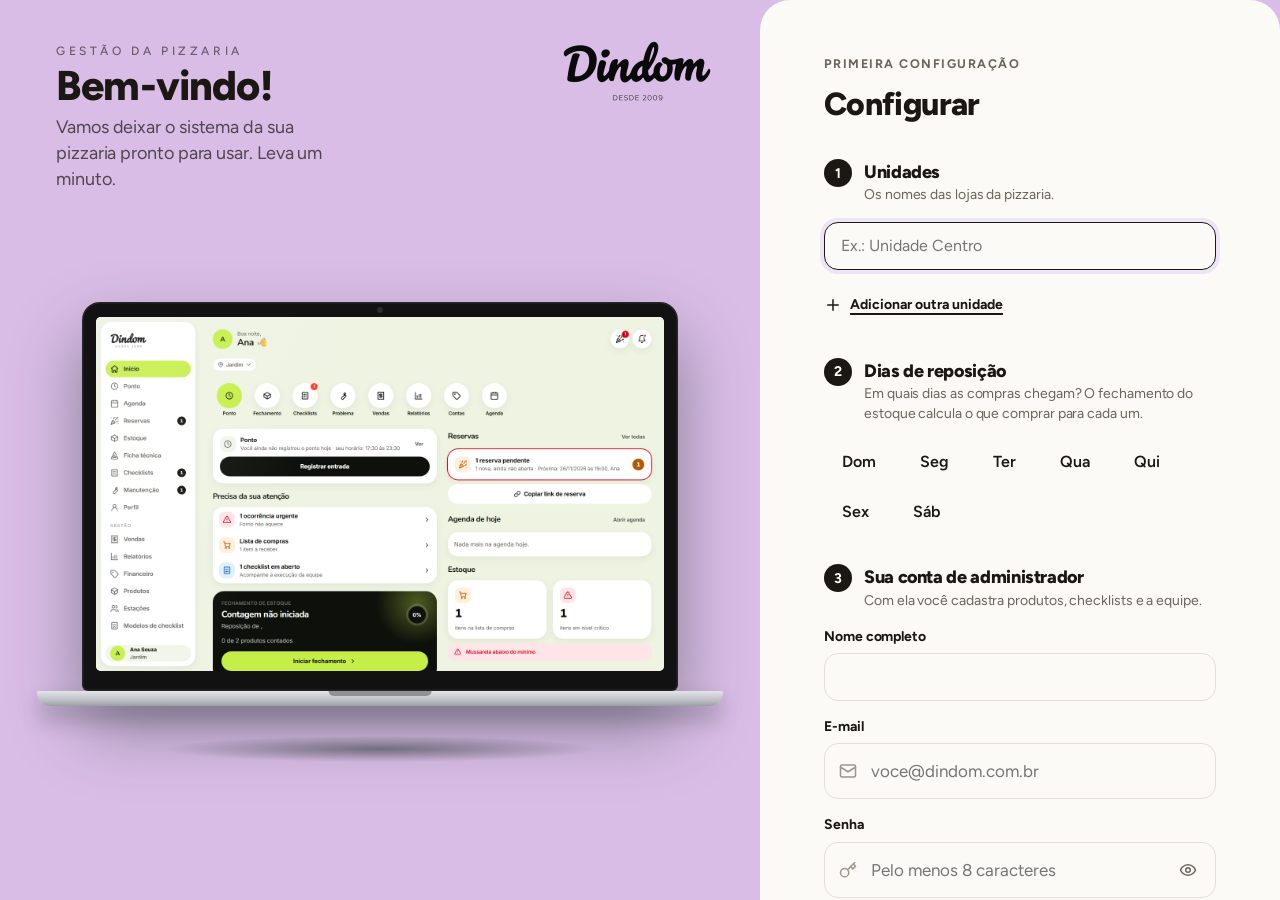
==== commit 86fc9ff8: "Visual novo inspirado no Dojo Fácil: mais limpo, lilás e preto - Fundo creme, cartões sem sombra, li" ====
--- a/index.html
+++ b/index.html
@@ -4,8 +4,8 @@
   <meta charset="utf-8">
   <meta name="viewport" content="width=device-width, initial-scale=1, viewport-fit=cover">
   <title>Dindom</title>
-  <meta name="theme-color" content="#eef3e2" media="(prefers-color-scheme: light)">
-  <meta name="theme-color" content="#000000" media="(prefers-color-scheme: dark)">
+  <meta name="theme-color" content="#f3f0ea" media="(prefers-color-scheme: light)">
+  <meta name="theme-color" content="#161412" media="(prefers-color-scheme: dark)">
   <meta name="mobile-web-app-capable" content="yes">
   <meta name="apple-mobile-web-app-capable" content="yes">
   <meta name="apple-mobile-web-app-status-bar-style" content="default">
@@ -15,8 +15,7 @@
   <link rel="apple-touch-icon" href="icons/icon-180.png">
   <link rel="preconnect" href="https://fonts.googleapis.com">
   <link rel="preconnect" href="https://fonts.gstatic.com" crossorigin>
-  <!-- No iPhone e no Mac vale a fonte do sistema (SF Pro); Inter e Nunito só entram nos outros aparelhos. -->
-  <link rel="stylesheet" href="https://fonts.googleapis.com/css2?family=Inter:wght@400;500;600;700;800&family=Nunito:wght@600;700;800&display=swap">
+  <link rel="stylesheet" href="https://fonts.googleapis.com/css2?family=Figtree:wght@400;500;600;700;800;900&display=swap">
   <link rel="stylesheet" href="css/tokens.css">
   <link rel="stylesheet" href="css/app.css">
   <link rel="stylesheet" href="css/screens.css">
@@ -28,7 +27,7 @@
   <link rel="stylesheet" href="css/relatorios.css">
   <link rel="stylesheet" href="css/desktop.css">
   <link rel="stylesheet" href="css/brand.css">
-  <link rel="stylesheet" href="css/ios.css">
+  <link rel="stylesheet" href="css/tema.css">
 </head>
 <body>
   <!-- Abertura: só a logo aparecendo. Toque para pular. -->
--- a/css/tokens.css
+++ b/css/tokens.css
@@ -1,36 +1,41 @@
-/* Identidade Dindom no padrão iPhone: fonte do sistema (SF Pro no iPhone), cartões brancos bem arredondados
-   sobre um fundo levemente esverdeado, cartões de destaque pretos e o verde-limão como cor de destaque.
-   O verde-limão (--lime) é só fundo: botão selecionado, aba ativa, "hoje", barra de progresso. Texto nunca é verde-limão
-   (some no branco); para texto e ícones fortes vale --accent (preto, ou branco no tema escuro).
+/* Identidade Dindom: visual limpo e acolhedor. Fundo creme quente, cartões claros sem sombra pesada,
+   lilás como cor da marca (cartão de boas-vindas, ícones, iniciais) e preto no que está ativo
+   (menu, filtros, botão principal). Letra grande (Figtree) e bastante espaço.
+   --lime ficou como apelido do "selecionado" (preto no claro, branco no escuro) para as telas antigas.
    Cor também tem significado: ok, atenção, crítico, informação e as cores das agendas. */
 :root {
-  --bg: #eef3e2;              /* fundo do app: cinza-claro levemente esverdeado, como no iOS agrupado */
-  --surface: #ffffff;
-  --surface-2: #f2f5ea;
-  --ink: #0e100b;
-  --ink-2: #5d6256;
-  --ink-3: #8e9386;
-  --line: #e3e8d8;
-  --accent: #0e100b;          /* texto e ícones fortes, botão principal */
+  --bg: #f3f0ea;              /* creme quente */
+  --surface: #fbfaf7;         /* cartões */
+  --surface-2: #ede9e2;       /* campos, botões secundários, fundo de ícone */
+  --ink: #1b1814;
+  --ink-2: #6a645b;
+  --ink-3: #9c968c;
+  --line: #e4dfd6;
+  --accent: #1b1814;          /* ativo e botão principal: preto */
   --accent-ink: #ffffff;
-  --accent-soft: #e9eedd;
-  --lime: #c5ef48;            /* destaque da marca: selecionado, ativo, hoje */
-  --lime-2: #b3e22f;          /* um tom abaixo, para toque e borda */
-  --lime-ink: #0e100b;        /* texto sobre o verde-limão */
-  --lime-soft: #eef9cc;
-  --hero: #0e100b;            /* cartão de destaque (preto) */
-  --hero-ink: #ffffff;
-  --ok: #1f8a3d;
-  --ok-soft: #e3f4e6;
-  --warn: #b25a00;
-  --warn-soft: #fff0dc;
-  --crit: #d70015;
-  --crit-soft: #ffe5e7;
-  --info: #0066cc;
-  --info-soft: #e3effc;
-  --scrim: rgba(10, 14, 4, .42);
-  --shadow: 0 1px 2px rgba(30, 40, 10, .04), 0 6px 20px rgba(30, 40, 10, .05);
-  --logo-invert: 0;           /* a logo é preta; no tema escuro inverte para branco */
+  --accent-soft: #ece7df;
+  --brand: #d9bde7;           /* lilás da marca: cartão de boas-vindas */
+  --brand-2: #e7d3f0;         /* círculos decorativos do cartão */
+  --brand-soft: #efe4f5;      /* fundo de ícones, iniciais e etiquetas */
+  --brand-ink: #5e2f7e;       /* texto sobre o lilás claro */
+  --lime: var(--accent);      /* apelidos usados pelas telas */
+  --lime-2: var(--accent);
+  --lime-ink: var(--accent-ink);
+  --lime-soft: var(--brand-soft);
+  --hero: var(--brand);
+  --hero-ink: var(--ink);
+  --ok: #1e8a3e;
+  --ok-soft: #e1f2e4;
+  --warn: #b35a00;
+  --warn-soft: #fbecd8;
+  --crit: #d4461b;            /* vermelho-alaranjado, como os números negativos */
+  --crit-soft: #fbe4dc;
+  --info: #3b5bdb;
+  --info-soft: #e4e9fb;
+  --scrim: rgba(27, 24, 20, .42);
+  --shadow: none;
+  --shadow-pop: 0 10px 30px rgba(40, 30, 20, .12);
+  --logo-invert: 0;
 
   /* Cores das agendas (entregas, equipe, manutenção, reservas, financeiro) */
   --cal-1: #c76a12;
@@ -41,26 +46,24 @@
   --cal-6: #c93434;
   --cal-7: #a87b00;
   --cal-8: #59626e;
-  /* Reservas do link público: dourado próprio, diferente de todas as agendas; texto escuro por cima. */
   --rv: #f2b230;
   --rv-2: #d88a0c;
   --rv-ink: #2a1a00;
 
-  /* Fonte do sistema: SF Pro no iPhone e no Mac (arredondada nos números grandes); Inter e Nunito nos outros aparelhos. */
-  --font-display: ui-rounded, "SF Pro Rounded", -apple-system, BlinkMacSystemFont, "Nunito", "Segoe UI", system-ui, sans-serif;
-  --font-body: -apple-system, BlinkMacSystemFont, "SF Pro Text", "Inter", "Segoe UI", system-ui, sans-serif;
+  --font-display: "Figtree", -apple-system, BlinkMacSystemFont, "Segoe UI", system-ui, sans-serif;
+  --font-body: "Figtree", -apple-system, BlinkMacSystemFont, "Segoe UI", system-ui, sans-serif;
 
-  --fs-xs: .75rem;
-  --fs-sm: .8125rem;
-  --fs-md: .9375rem;
-  --fs-lg: 1.0625rem;
-  --fs-xl: 1.375rem;
-  --fs-2xl: 1.875rem;
-  --fs-title: 2.125rem;       /* título grande do iOS (34 px) */
+  --fs-xs: .78rem;
+  --fs-sm: .875rem;
+  --fs-md: 1rem;
+  --fs-lg: 1.125rem;
+  --fs-xl: 1.5rem;
+  --fs-2xl: 2.125rem;
+  --fs-title: 2rem;
 
   --r-sm: 12px;
   --r-md: 16px;
-  --r-lg: 26px;
+  --r-lg: 24px;
   --r-pill: 999px;
 
   --sp-1: 4px;
@@ -71,8 +74,8 @@
   --sp-6: 28px;
 
   --tap: 48px;
-  --nav-h: 76px;             /* barra de abas flutuante + respiro */
-  --side-w: 0px;             /* largura do menu lateral; só existe no computador */
+  --nav-h: 76px;
+  --side-w: 0px;
   --gutter: 16px;
   --safe-t: env(safe-area-inset-top, 0px);
   --safe-b: env(safe-area-inset-bottom, 0px);
@@ -84,32 +87,32 @@
 
 @media (prefers-color-scheme: dark) {
   :root:not([data-theme="light"]) {
-    --bg: #000000;
-    --surface: #1c1c1e;
-    --surface-2: #2c2c2e;
-    --ink: #f5f5f7;
-    --ink-2: #a1a1a6;
-    --ink-3: #6e6e73;
-    --line: #38383a;
-    --accent: #f5f5f7;
-    --accent-ink: #0e100b;
-    --accent-soft: #2c2c2e;
-    --lime: #c5ef48;
-    --lime-2: #d4f56f;
-    --lime-ink: #0e100b;
-    --lime-soft: #2a3313;
-    --hero: #1f2614;
+    --bg: #161412;
+    --surface: #201d1a;
+    --surface-2: #2c2824;
+    --ink: #f3efe9;
+    --ink-2: #b3aca1;
+    --ink-3: #7d776e;
+    --line: #36312c;
+    --accent: #f3efe9;
+    --accent-ink: #161412;
+    --accent-soft: #2c2824;
+    --brand: #4a3359;
+    --brand-2: #57406a;
+    --brand-soft: #352840;
+    --brand-ink: #dcc2ec;
     --hero-ink: #ffffff;
-    --ok: #30d158;
-    --ok-soft: #10291b;
-    --warn: #ff9f0a;
-    --warn-soft: #33230a;
-    --crit: #ff453a;
-    --crit-soft: #3a1513;
-    --info: #64a8ff;
-    --info-soft: #14233d;
-    --scrim: rgba(0, 0, 0, .66);
-    --shadow: 0 0 0 1px #242426;
+    --ok: #4cc773;
+    --ok-soft: #14291b;
+    --warn: #f0a446;
+    --warn-soft: #33240e;
+    --crit: #ff7a4f;
+    --crit-soft: #3a1c12;
+    --info: #7f9bff;
+    --info-soft: #1b2340;
+    --scrim: rgba(0, 0, 0, .64);
+    --shadow: none;
+    --shadow-pop: 0 10px 30px rgba(0, 0, 0, .5);
     --logo-invert: 1;
     --cal-1: #f0a050;
     --cal-2: #79a6ff;
@@ -127,32 +130,32 @@
 }
 
 :root[data-theme="dark"] {
-  --bg: #000000;
-  --surface: #1c1c1e;
-  --surface-2: #2c2c2e;
-  --ink: #f5f5f7;
-  --ink-2: #a1a1a6;
-  --ink-3: #6e6e73;
-  --line: #38383a;
-  --accent: #f5f5f7;
-  --accent-ink: #0e100b;
-  --accent-soft: #2c2c2e;
-  --lime: #c5ef48;
-  --lime-2: #d4f56f;
-  --lime-ink: #0e100b;
-  --lime-soft: #2a3313;
-  --hero: #1f2614;
+  --bg: #161412;
+  --surface: #201d1a;
+  --surface-2: #2c2824;
+  --ink: #f3efe9;
+  --ink-2: #b3aca1;
+  --ink-3: #7d776e;
+  --line: #36312c;
+  --accent: #f3efe9;
+  --accent-ink: #161412;
+  --accent-soft: #2c2824;
+  --brand: #4a3359;
+  --brand-2: #57406a;
+  --brand-soft: #352840;
+  --brand-ink: #dcc2ec;
   --hero-ink: #ffffff;
-  --ok: #30d158;
-  --ok-soft: #10291b;
-  --warn: #ff9f0a;
-  --warn-soft: #33230a;
-  --crit: #ff453a;
-  --crit-soft: #3a1513;
-  --info: #64a8ff;
-  --info-soft: #14233d;
-  --scrim: rgba(0, 0, 0, .66);
-  --shadow: 0 0 0 1px #242426;
+  --ok: #4cc773;
+  --ok-soft: #14291b;
+  --warn: #f0a446;
+  --warn-soft: #33240e;
+  --crit: #ff7a4f;
+  --crit-soft: #3a1c12;
+  --info: #7f9bff;
+  --info-soft: #1b2340;
+  --scrim: rgba(0, 0, 0, .64);
+  --shadow: none;
+  --shadow-pop: 0 10px 30px rgba(0, 0, 0, .5);
   --logo-invert: 1;
   --cal-1: #f0a050;
   --cal-2: #79a6ff;
@@ -170,5 +173,5 @@
 
 /* Computador: menu lateral e margens maiores. */
 @media (min-width: 900px) {
-  :root { --nav-h: 0px; --side-w: 264px; --gutter: 32px; }
+  :root { --nav-h: 0px; --side-w: 300px; --gutter: 40px; }
 }
--- a/css/screens.css
+++ b/css/screens.css
@@ -71,6 +71,11 @@
 /* ---------- Admin › Colaboradores ---------- */
 .emp-card .avatar { width: 44px; height: 44px; font-size: var(--fs-md); }
 .emp-card.inactive { opacity: .6; }
+/* Lixeira em cada pessoa da lista e no topo do cadastro. */
+.emp-wrap { position: relative; }
+.emp-wrap .emp-card .card-row:last-child { padding-right: 44px; }
+.emp-del { position: absolute; z-index: 1; bottom: 10px; right: 10px; width: 40px; height: 40px; color: var(--crit); }
+.emp-del-top { color: var(--crit); }
 .chip-sep { flex: none; width: 1px; margin: 8px 4px; background: var(--line); }
 .pin { font: 700 var(--fs-xl) var(--font-display); letter-spacing: .18em; }
 .pin-big { display: flex; gap: 10px; justify-content: center; padding: var(--sp-2) 0; }
--- a/css/relatorios.css
+++ b/css/relatorios.css
@@ -3,26 +3,26 @@
 /* Cores dos gráficos: uma por série, na mesma ordem em toda a tela (verde, azul, laranja…), validadas para daltonismo.
    O cinza (s0) é sempre "período anterior" ou referência. Tema escuro tem os próprios tons. */
 :root {
-  --ch-1: #4f7d09; --ch-2: #2a78d6; --ch-3: #eb6834; --ch-4: #eda100; --ch-5: #e87ba4; --ch-6: #6250d6;
+  --ch-1: #2b2622; --ch-2: #9b62c2; --ch-3: #d9622b; --ch-4: #e0a200; --ch-5: #e87ba4; --ch-6: #3b5bdb;
   --ch-0: #a3a39f;
-  --ch-grid: #e8e8e6; --ch-axis: #c9c9c5;
-  --ch-h1: #eaf5cf; --ch-h2: #cfe8a0; --ch-h3: #a9d468; --ch-h4: #7cb342; --ch-h5: #4f7d09; --ch-h6: #2f4d05;
+  --ch-grid: #e6e1d8; --ch-axis: #d0c9bd;
+  --ch-h1: #f1e6f7; --ch-h2: #e0caee; --ch-h3: #c8a5df; --ch-h4: #a77ac8; --ch-h5: #7d4ca3; --ch-h6: #52296e;
   --ch-good: #006300; --ch-bad: #c62a2a;
 }
 @media (prefers-color-scheme: dark) {
   :root:not([data-theme="light"]) {
-    --ch-1: #6fa524; --ch-2: #3987e5; --ch-3: #d95926; --ch-4: #c98500; --ch-5: #d55181; --ch-6: #9085e9;
+    --ch-1: #e9e3da; --ch-2: #c49be0; --ch-3: #ff8a5c; --ch-4: #e0b030; --ch-5: #ff8fb8; --ch-6: #8fa6ff;
     --ch-0: #6f6f6c;
     --ch-grid: #262626; --ch-axis: #3a3a38;
-    --ch-h1: #1f2a0e; --ch-h2: #2f4d05; --ch-h3: #4f7d09; --ch-h4: #6fa524; --ch-h5: #9bd32f; --ch-h6: #cdee8a;
+    --ch-h1: #2a2030; --ch-h2: #3d2a4a; --ch-h3: #5a3d70; --ch-h4: #7f58a0; --ch-h5: #a985c9; --ch-h6: #d3b9e8;
     --ch-good: #3ccf87; --ch-bad: #ff6b6b;
   }
 }
 :root[data-theme="dark"] {
-  --ch-1: #6fa524; --ch-2: #3987e5; --ch-3: #d95926; --ch-4: #c98500; --ch-5: #d55181; --ch-6: #9085e9;
+  --ch-1: #e9e3da; --ch-2: #c49be0; --ch-3: #ff8a5c; --ch-4: #e0b030; --ch-5: #ff8fb8; --ch-6: #8fa6ff;
   --ch-0: #6f6f6c;
   --ch-grid: #262626; --ch-axis: #3a3a38;
-  --ch-h1: #1f2a0e; --ch-h2: #2f4d05; --ch-h3: #4f7d09; --ch-h4: #6fa524; --ch-h5: #9bd32f; --ch-h6: #cdee8a;
+  --ch-h1: #2a2030; --ch-h2: #3d2a4a; --ch-h3: #5a3d70; --ch-h4: #7f58a0; --ch-h5: #a985c9; --ch-h6: #d3b9e8;
   --ch-good: #3ccf87; --ch-bad: #ff6b6b;
 }
 .s0 { --c: var(--ch-0); } .s1 { --c: var(--ch-1); } .s2 { --c: var(--ch-2); } .s3 { --c: var(--ch-3); }
@@ -222,3 +222,31 @@
   .rel { max-width: none; padding: 0; }
   .card, .list { box-shadow: none; border: 1px solid #ddd; break-inside: avoid; }
 }
+
+/* ---------- Gráficos mais fáceis de ler (visual novo) ---------- */
+.ch { gap: 14px; }
+.ch-head h3 { font-size: 1.12rem; font-weight: 800; letter-spacing: -.01em; }
+.ch-head p { font-size: var(--fs-md); color: var(--ink); margin-top: 4px; line-height: 1.4; }
+.ch-plot { grid-template-rows: 210px auto; }
+.ch-y, .ch-x, .ch-rule-axis, .ch-heat-x, .ch-heat-y, .ch-heat-scale, .ch-legend { font-size: 12.5px; }
+.ch-x { height: 18px; line-height: 18px; }
+.ch-stack { max-width: 34px; gap: 2px; }
+.ch-stack i:first-child { border-radius: 7px 7px 0 0; }
+.ch-cap { font-size: 12.5px; }
+.ch-bars { gap: 16px; }
+.ch-bar-head { font-size: var(--fs-md); }
+.ch-bar-meta { font-size: var(--fs-sm); }
+.ch-track { height: 10px; border-radius: 6px; }
+.ch-track i { border-radius: 6px; }
+.ch-dot { width: 12px; height: 12px; margin: 0 0 -6px -6px; }
+.ch-rule .ch-dot { margin-left: -6px; top: 1px; }
+.ch-line { stroke-width: 2.5; }
+.ch-heat i { border-radius: 6px; }
+.ch-data summary { font-size: var(--fs-sm); }
+.ch-seg { height: 34px; }
+.ch-seg i { border-radius: 8px; }
+.ch-seg .s1 b { color: var(--bg); }
+.ch-kpi { min-height: 118px; }
+.ch-kpi-label { font-size: var(--fs-sm); }
+.ch-tip { background: var(--ink); color: var(--bg); border-radius: 12px; font-size: 13px; }
+.rel-filter .card-meta { font-size: var(--fs-sm); }
--- a/css/tema.css
+++ b/css/tema.css
@@ -0,0 +1,230 @@
+/* Visual do app (carregado por último, por cima dos outros estilos). Inspirado em apps de gestão limpos:
+   fundo creme, cartões claros e planos, lilás da marca no cartão de boas-vindas, preto no que está ativo,
+   títulos de seção em maiúsculas pequenas, números grandes em faixa e muito espaço.
+   As cores ficam em css/tokens.css. */
+
+html { -webkit-text-size-adjust: 100%; }
+body { font-family: var(--font-body); font-size: var(--fs-md); letter-spacing: -.005em; }
+h1, h2, h3 { font-family: var(--font-display); font-weight: 800; letter-spacing: -.02em; }
+:focus-visible { outline-color: var(--ink); }
+.screen { gap: var(--sp-6); }
+
+/* ---------- Títulos ---------- */
+.topbar { min-height: 56px; }
+.topbar h1 { font-size: var(--fs-title); line-height: 1.1; font-weight: 800; }
+.topbar .sub { font-size: var(--fs-md); margin-top: 2px; color: var(--ink-2); }
+/* Seções: rótulo em maiúsculas pequenas e espaçadas, como "AULAS DE HOJE". */
+.section-head { align-items: center; }
+.section-head h2 { font: 700 .82rem/1.2 var(--font-body); letter-spacing: .12em; text-transform: uppercase; color: var(--ink-2); }
+.section-head h2 .ico { width: 16px; height: 16px; vertical-align: -3px; }
+.section-head > .card-meta, .section-head > span.card-meta { font-size: var(--fs-sm); }
+.eyebrow { font: 700 .78rem var(--font-body); letter-spacing: .12em; text-transform: uppercase; color: var(--ink-2); }
+.stat { font-family: var(--font-display); font-weight: 800; letter-spacing: -.03em; }
+
+/* ---------- Cartões e listas (planos, sem sombra) ---------- */
+.card { border-radius: var(--r-lg); padding: 20px; box-shadow: none; }
+.list { border-radius: var(--r-lg); box-shadow: none; }
+.list > * + * { border-top-color: var(--line); }
+.row { min-height: 64px; padding: 14px 20px; gap: 14px; }
+.card-title { font-size: 1.02rem; font-weight: 700; }
+.card-meta { font-size: var(--fs-sm); color: var(--ink-2); }
+.tile { border-radius: 14px; background: var(--surface-2); color: var(--ink); }
+.tile.accent { background: var(--brand-soft); color: var(--brand-ink); }
+.pill { padding: 4px 10px; font-weight: 700; }
+.pill.accent { background: var(--brand-soft); color: var(--brand-ink); }
+.banner { border-radius: var(--r-md); padding: 14px 16px; }
+.avatar { background: var(--brand-soft); color: var(--brand-ink); font-family: var(--font-display); font-weight: 800; }
+.unread-dot { background: var(--info); }
+.icon-btn { background: var(--surface); box-shadow: none; }
+.icon-btn.plain { background: transparent; }
+.icon-btn .dot { background: var(--crit); border-color: var(--surface); }
+.timeline li.now::before { background: var(--ink); border-color: var(--ink); }
+.cw-ins { gap: var(--sp-3); }
+.cw-ins-do { border-radius: 14px; background: var(--brand-soft); color: var(--ink); }
+.cw-ins-do .ico { color: var(--brand-ink); }
+.empty h3 { font-size: 1.2rem; font-weight: 800; }
+.empty .tile { background: var(--brand-soft); color: var(--brand-ink); }
+
+/* Números em faixa, separados por divisórias (como "Alunos ativos · Presença · FO+"). */
+/* Faixa de números unida: linhas finas entre os cartões (sem bloco cinza quando a última linha não enche). */
+.stat-grid, .rel-kpis, .fin-kpis, .cmv-kpis, .fin-split { gap: 0 !important; background: var(--surface); border-radius: var(--r-lg); overflow: hidden; }
+.stat-grid > *, .rel-kpis > *, .fin-kpis > *, .cmv-kpis > *, .fin-split > * { box-shadow: 1px 0 0 var(--line), 0 1px 0 var(--line) !important; }
+.stat-grid > .card, .rel-kpis > .card, .fin-kpis > .card, .cmv-kpis > .card, .fin-split > .card,
+.stat-grid > a.card, .rel-kpis > a.card { border-radius: 0; }
+.stat-grid .stat, .ch-kpi-value, .cmv-kpi .stat, .fin-kpis .stat, .fin-split .stat { font-size: 2.1rem; line-height: 1.05; }
+.stat-grid .card, .ch-kpi { padding: 18px 20px; gap: 6px; }
+
+/* Cartão de destaque: lilás com círculos, como o "Oss, Isac." */
+.card.hero { background: var(--brand); color: var(--hero-ink); border-radius: 28px; padding: 26px 26px 24px; position: relative; overflow: hidden; isolation: isolate; }
+.card.hero::before, .card.hero::after { content: ""; position: absolute; z-index: -1; border-radius: 50%; background: var(--brand-2); pointer-events: none; }
+.card.hero::before { width: 340px; height: 340px; right: -110px; top: -170px; }
+.card.hero::after { width: 260px; height: 260px; left: -90px; bottom: -200px; }
+.card.hero .muted, .card.hero .card-meta { color: color-mix(in srgb, var(--hero-ink) 72%, transparent); }
+.card.hero .eyebrow { color: color-mix(in srgb, var(--hero-ink) 62%, transparent) !important; }
+.card.hero h2 { color: var(--hero-ink); }
+.card.hero .btn.primary { background: var(--accent); color: var(--accent-ink); }
+.card.hero .btn:not(.primary) { background: color-mix(in srgb, #fff 55%, transparent); color: var(--ink); }
+.card.hero .btn.ghost-inv { background: transparent; color: var(--hero-ink); border: 1.5px solid color-mix(in srgb, var(--hero-ink) 30%, transparent); }
+.card.hero .bar { background: color-mix(in srgb, #fff 50%, transparent); }
+.card.hero .bar > i { background: var(--ink); }
+.card.hero .ring { background: conic-gradient(var(--ink) calc(var(--p) * 1%), color-mix(in srgb, #fff 55%, transparent) 0); }
+.card.hero .ring > span { background: var(--brand); color: var(--hero-ink); }
+.hero-chip { align-self: flex-start; display: inline-flex; align-items: center; gap: 8px; min-height: 34px; padding: 0 14px; border: 0; border-radius: var(--r-pill);
+  background: color-mix(in srgb, #fff 62%, transparent); color: var(--ink); font: 700 var(--fs-sm) var(--font-body); }
+.hero-chip::before { content: ""; width: 8px; height: 8px; border-radius: 50%; background: var(--info); }
+.hero-chip .ico { width: 15px; height: 15px; }
+
+/* Progresso */
+.bar { background: var(--surface-2); }
+.bar > i { background: var(--ink); }
+.bar.ok > i { background: var(--ok); }
+.ring { background: conic-gradient(var(--ink) calc(var(--p) * 1%), var(--surface-2) 0); }
+.ring > span { background: var(--surface); color: var(--ink); }
+
+/* ---------- Botões ---------- */
+.btn { min-height: 50px; border-radius: 14px; font-weight: 700; background: var(--surface); color: var(--ink); }
+.card .btn, .sheet .btn, .list .btn, .dock .btn { background: var(--surface-2); }
+.btn.primary, .card .btn.primary, .sheet .btn.primary, .dock .btn.primary { background: var(--accent); color: var(--accent-ink); }
+.btn.dark { background: var(--ink); color: var(--bg); }
+.btn.ghost, .card .btn.ghost, .sheet .btn.ghost, .list .btn.ghost { background: transparent; color: var(--ink); text-decoration: underline; text-underline-offset: 4px; text-decoration-thickness: 1.5px; }
+.btn.sm { min-height: 42px; border-radius: 12px; }
+.btn:active, .chip:active, .icon-btn:active, .quick a:active { transform: scale(.97); }
+
+/* ---------- Filtros (chips) e opções (seg) ---------- */
+.chip { min-height: 42px; padding: 0 18px; border: 0; background: var(--surface); color: var(--ink); font-weight: 600; font-size: var(--fs-md); box-shadow: none; }
+.chip[aria-pressed="true"], .cmv-tabs .chip[aria-current="page"], .rel-tabs .chip[aria-current="page"] { background: var(--accent); color: var(--accent-ink); }
+.chip .count { opacity: .6; }
+.rel-tabs .chip .count { background: var(--crit-soft); color: var(--crit); opacity: 1; }
+.rel-tabs .chip[aria-current="page"] .count { background: color-mix(in srgb, var(--accent-ink) 22%, transparent); color: inherit; }
+.seg button { border: 0; border-radius: 14px; background: var(--surface); color: var(--ink-2); font-size: var(--fs-sm); }
+.card .seg button, .sheet .seg button { background: var(--surface-2); }
+.seg button[aria-pressed="true"], .card .seg button[aria-pressed="true"], .sheet .seg button[aria-pressed="true"] { background: var(--accent); color: var(--accent-ink); }
+.seg button[data-tone="crit"][aria-pressed="true"] { background: var(--crit); color: #fff; }
+.seg button[data-tone="warn"][aria-pressed="true"] { background: var(--warn); color: #fff; }
+
+/* ---------- Campos ---------- */
+.input, .textarea, .select { border: 1.5px solid var(--line); background: var(--surface); border-radius: 14px; font-size: var(--fs-md); }
+.card .input, .sheet .input, .card .select, .sheet .select, .card .textarea, .sheet .textarea { background: var(--surface-2); border-color: transparent; }
+.input:focus, .textarea:focus, .select:focus { border-color: var(--ink); background: var(--surface); box-shadow: 0 0 0 4px var(--brand-soft); }
+.field.error .input, .field.error .textarea { border-color: var(--crit); }
+.field > label, .field > .label { font-size: var(--fs-sm); font-weight: 700; }
+.switch { width: 50px; height: 30px; background: var(--line); }
+.switch::after { width: 26px; height: 26px; top: 2px; left: 2px; }
+.switch:checked { background: var(--ink); }
+.switch:checked::after { transform: translateX(20px); background: var(--bg); }
+
+/* ---------- Painéis, avisos e toasts ---------- */
+.sheet { border-radius: 28px 28px 0 0; background: var(--surface); }
+.sheet .grabber { width: 40px; background: var(--ink-3); opacity: .4; }
+.sheet h2 { font-size: 1.5rem; }
+.toast { border-radius: 16px; padding: 14px 18px; background: var(--ink); color: var(--bg); box-shadow: var(--shadow-pop); }
+.toast button { color: var(--brand); }
+
+/* ---------- Abertura e marca ---------- */
+#splash { background: var(--brand); }
+
+/* ---------- Agenda: "hoje" em preto ---------- */
+.fab { background: var(--accent); color: var(--accent-ink); border-radius: 18px; box-shadow: var(--shadow-pop); }
+.tg-day.today .dow, .ag-day.today .ag-date .dow { color: var(--ink); }
+.tg-day.today .dnum, .mg-cell.today .mg-num, .ag-day.today .ag-date .dnum, .mini-grid button.today { background: var(--accent); color: var(--accent-ink); }
+.mini-grid button.today::after { background: var(--accent-ink); }
+.mini-grid button.sel { background: var(--brand-soft); color: var(--brand-ink); }
+
+/* ---------- Início: cartão de boas-vindas e atalhos ---------- */
+.home-hero { gap: 10px; min-height: 190px; justify-content: flex-end; }
+.home-hero .hello { font: 800 clamp(2.2rem, 9vw, 3.2rem)/1 var(--font-display); letter-spacing: -.035em; margin: 6px 0 2px; }
+.home-hero .date { font-size: var(--fs-md); color: color-mix(in srgb, var(--hero-ink) 78%, transparent); }
+.home-hero .acts { position: absolute; top: 18px; right: 18px; display: flex; gap: 8px; }
+.home-hero .acts .icon-btn { background: color-mix(in srgb, #fff 62%, transparent); color: var(--ink); width: 44px; height: 44px; }
+.nbadge { position: absolute; top: -3px; right: -3px; min-width: 18px; height: 18px; padding: 0 5px; border-radius: 9px; background: var(--crit); color: #fff;
+  font: 700 10.5px/18px var(--font-body); text-align: center; }
+.quick { display: flex; gap: var(--sp-3); overflow-x: auto; scrollbar-width: none; padding: 2px max(var(--gutter), var(--safe-r)) 4px max(var(--gutter), var(--safe-l));
+  margin-inline: calc(-1 * max(var(--gutter), var(--safe-l))) calc(-1 * max(var(--gutter), var(--safe-r))); }
+.quick::-webkit-scrollbar { display: none; }
+.quick a { flex: none; width: 76px; display: flex; flex-direction: column; align-items: center; gap: 8px; text-decoration: none; color: var(--ink);
+  font-size: 13px; font-weight: 600; text-align: center; line-height: 1.2; transition: transform .12s var(--ease); }
+.quick a > span:first-child { width: 62px; height: 62px; border-radius: 20px; display: grid; place-items: center; background: var(--surface); position: relative; }
+.quick a.main > span:first-child { background: var(--brand-soft); color: var(--brand-ink); }
+.quick .nbadge { top: -4px; right: -4px; }
+@media (min-width: 900px) { .quick { margin-inline: 0; padding-inline: 0; flex-wrap: wrap; } .quick a { width: 88px; } }
+
+/* ---------- Ponto mais claro ---------- */
+.ponto-hero { text-align: left; align-items: flex-start; }
+.ponto-hero .ponto-clock { font-size: clamp(3.6rem, 16vw, 5rem); }
+.ponto-hero .ponto-status { justify-content: flex-start; align-items: baseline; flex-wrap: nowrap; text-align: left; font-size: var(--fs-md); }
+.ponto-hero .ponto-status [class^="dot-"] { background: color-mix(in srgb, var(--hero-ink) 35%, transparent); }
+.today-marks { gap: 1px; background: var(--line); border-radius: var(--r-lg); overflow: hidden; }
+.tm { border-radius: 0; box-shadow: none; padding: 16px 8px; gap: 6px; }
+.tm .eyebrow { font-size: 11px; letter-spacing: .08em; }
+.tm b { font-size: 1.35rem; font-weight: 800; }
+.tm.done { background: var(--surface); }
+.tm.next { background: var(--brand-soft); }
+.tm.next .eyebrow { color: var(--brand-ink); }
+.tm small { font-size: 11px; color: var(--ink-3); }
+.stat-grid.three .stat { font-size: 1.7rem; }
+.stat-grid.three .card { padding: 16px; }
+
+/* ---------- Celular: barra de abas flutuante clara ---------- */
+@media (max-width: 899.98px) {
+  .nav {
+    left: 50%; right: auto; bottom: calc(10px + var(--safe-b)); transform: translateX(-50%);
+    width: min(460px, calc(100% - 20px)); padding: 6px; border: 1px solid var(--line); border-radius: 22px;
+    background: color-mix(in srgb, var(--surface) 94%, transparent); backdrop-filter: blur(18px); -webkit-backdrop-filter: blur(18px);
+    box-shadow: var(--shadow-pop);
+  }
+  .nav ul { height: 60px; gap: 2px; max-width: none; }
+  .nav a { border-radius: 16px; color: var(--ink-2); font-size: 11px; gap: 3px; }
+  .nav a[aria-current="page"] { background: var(--accent); color: var(--accent-ink); }
+  .nav a[aria-current="page"]::before { display: none; }
+  .nav .badge { top: 5px; left: calc(50% + 4px); background: var(--crit); color: #fff; }
+  .screen { padding-bottom: calc(var(--nav-h) + var(--safe-b) + var(--sp-6)); }
+  .dock { bottom: calc(var(--nav-h) + var(--safe-b) + 6px); left: 10px; right: 10px; border-radius: 22px; border: 1px solid var(--line); box-shadow: var(--shadow-pop); }
+  .dock.no-nav { bottom: calc(10px + var(--safe-b)); padding-bottom: var(--sp-3); }
+  .fab { bottom: calc(var(--nav-h) + var(--safe-b) + 14px); }
+}
+
+/* ---------- Computador: menu lateral limpo ---------- */
+@media (min-width: 900px) {
+  .nav { top: 0; bottom: 0; left: 0; width: var(--side-w); border: 0; border-right: 1px solid var(--line); border-radius: 0; background: var(--bg);
+    padding: 30px 20px 20px; box-shadow: none; gap: 22px; }
+  .nav .brand { padding: 0 6px 6px; }
+  .nav .brand .logo-ink { width: 120px; }
+  .nav ul { gap: 2px; }
+  .nav a { height: 46px; padding: 0 18px; border-radius: 14px; font-size: 1.02rem; font-weight: 500; color: var(--ink); gap: 16px; }
+  .nav a .ico { width: 22px; height: 22px; }
+  .nav a[aria-current="page"] { background: var(--accent); color: var(--accent-ink); font-weight: 700; }
+  .nav .nav-label { padding: 14px 20px 4px; font: 700 .74rem var(--font-body); letter-spacing: .14em; color: var(--ink-3); }
+  .nav .nav-foot { border-radius: 16px; background: var(--surface); padding: 12px 14px; }
+  .nav .nav-foot .avatar { width: 40px; height: 40px; }
+  .nav .badge { background: var(--crit); color: #fff; }
+  .nav-theme { display: flex; align-items: center; gap: 16px; width: 100%; min-height: 46px; padding: 0 18px; border: 0; background: transparent; color: var(--ink);
+    font: 500 1.05rem var(--font-body); cursor: pointer; border-radius: 14px; }
+  .nav-theme .grow { flex: 1; text-align: left; }
+  .nav-theme .switch { pointer-events: none; }
+  .sheet { border-radius: 28px; }
+  .topbar { text-align: center; }
+  .topbar > div[style*="flex:1"] { text-align: center; }
+  .topbar h1 { font-size: 2.1rem; }
+  .card.hero { padding: 30px 32px 28px; }
+}
+@media (max-width: 899.98px) { .nav-theme { display: none; } }
+
+/* ---------- Entrada (login): lilás com a logo preta ---------- */
+.login { --login-green: #1b1814; --login-green-hi: #3a342d; background: var(--brand); }
+.login-brand { background: var(--brand); color: #1b1814; }
+.login-hello h2 { color: #1b1814; font-weight: 800; }
+.login-hello p:last-child { color: rgba(27, 24, 20, .72); }
+.login-tag { color: rgba(27, 24, 20, .6); }
+.login-card { border-radius: 30px 30px 0 0; background: var(--surface); }
+.login .input:focus { border-color: var(--ink); box-shadow: 0 0 0 4px var(--brand-soft); }
+.login .switch:checked { background: var(--ink); }
+:root[data-theme="dark"] .login-brand, :root[data-theme="dark"] .login { background: #d9bde7; }
+@media (prefers-color-scheme: dark) { :root:not([data-theme="light"]) .login, :root:not([data-theme="light"]) .login-brand { background: #d9bde7; } }
+:root[data-theme="dark"] .login .btn.primary { background: var(--accent); color: var(--accent-ink); }
+@media (prefers-color-scheme: dark) { :root:not([data-theme="light"]) .login .btn.primary { background: var(--accent); color: var(--accent-ink); } }
+
+/* Etiqueta da unidade no cartão lilás, tema escuro */
+:root[data-theme="dark"] .hero-chip { background: rgba(255,255,255,.14); color: var(--ink); }
+@media (prefers-color-scheme: dark) { :root:not([data-theme="light"]) .hero-chip { background: rgba(255,255,255,.14); color: var(--ink); } }
+:root[data-theme="dark"] .home-hero .icon-btn { background: rgba(255,255,255,.14); color: var(--ink); }
+@media (prefers-color-scheme: dark) { :root:not([data-theme="light"]) .home-hero .icon-btn { background: rgba(255,255,255,.14); color: var(--ink); } }
